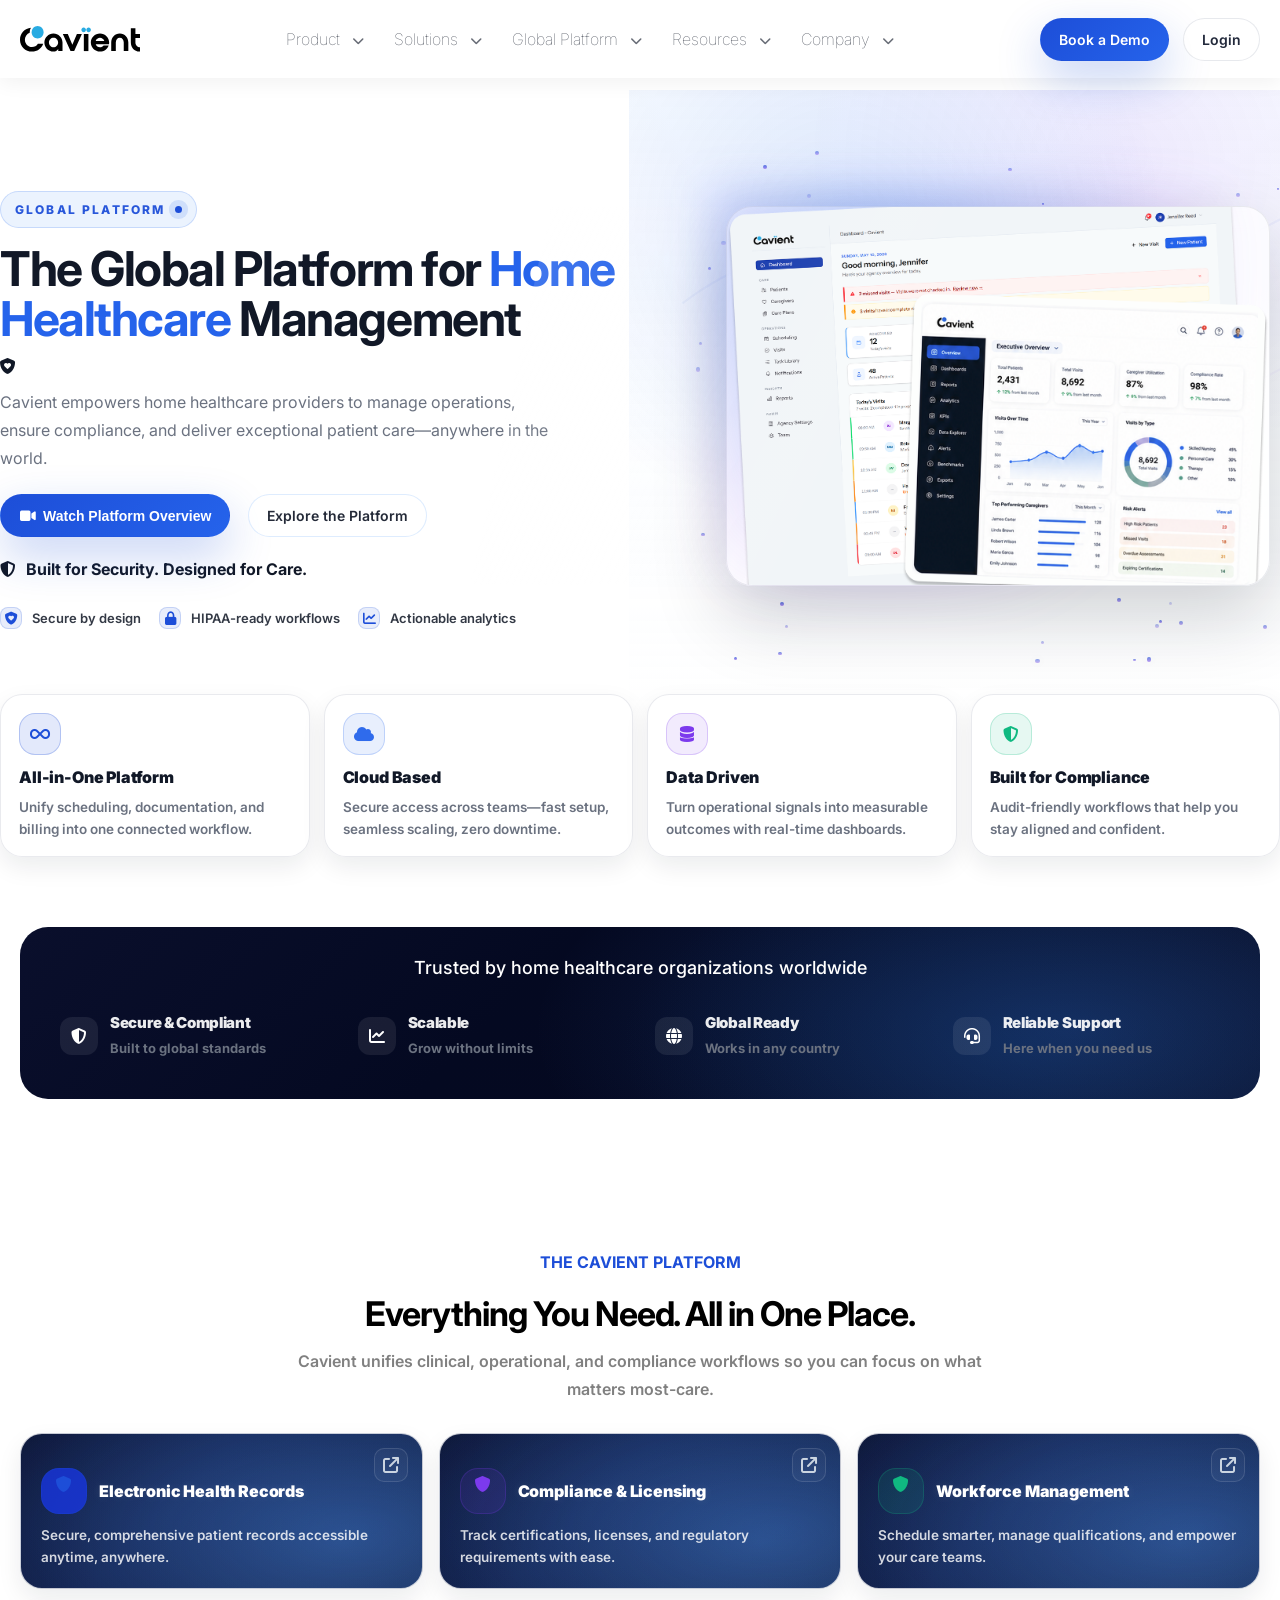
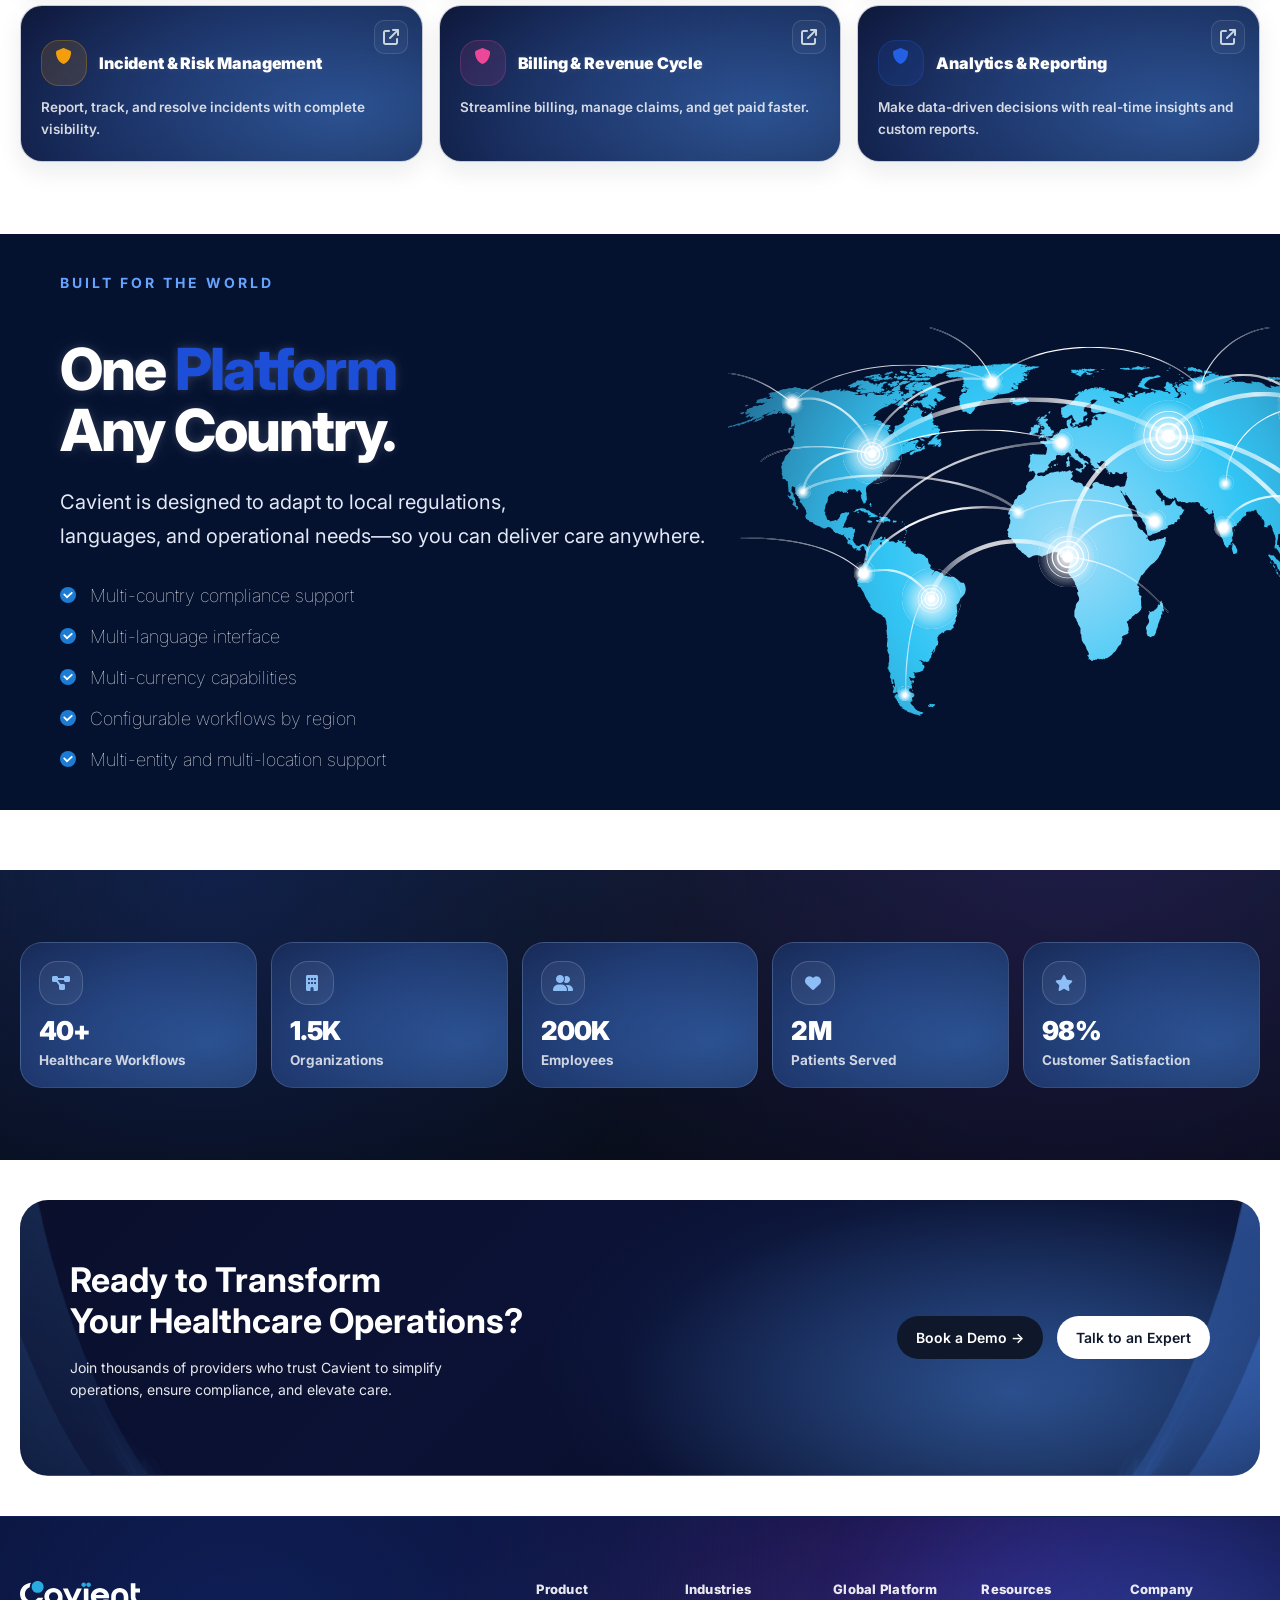
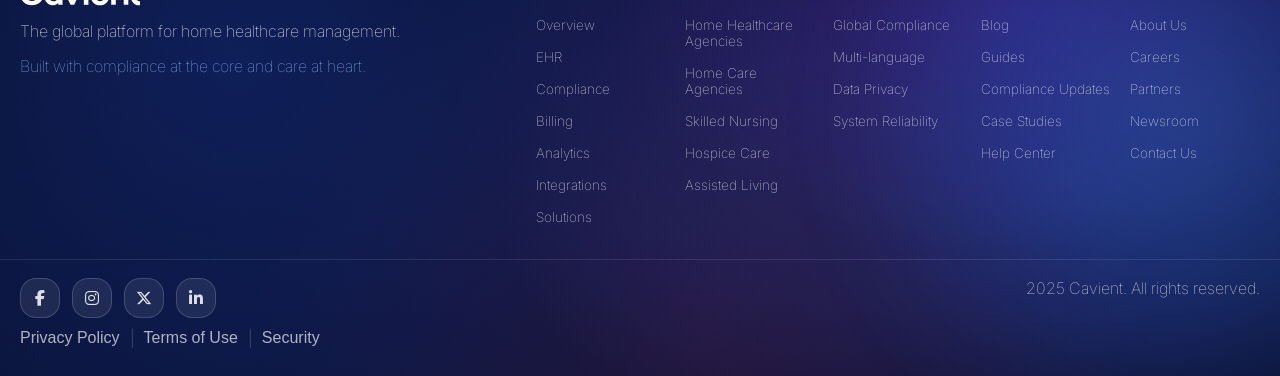
==== index.html @ 050265bb "added svg assets" ====
<!doctype html>
<html lang="en">
<head>
  <meta charset="utf-8" />
  <meta name="viewport" content="width=device-width, initial-scale=1" />
  <meta name="description" content="Cavient is a connected home healthcare platform that helps organizations coordinate care, keep HIPAA-aligned documentation, and deliver analytics—securely." />
  <meta name="keywords" content="home healthcare, care coordination, HIPAA, analytics, scheduling, documentation, compliance" />
  <meta name="author" content="Caviient" />
  <meta name="theme-color" content="#1D4ED8" />

  <title>Cavient — Connected Care Platform</title>

  <!-- Fonts -->
  <link rel="preconnect" href="https://fonts.googleapis.com" />
  <link rel="preconnect" href="https://fonts.gstatic.com" crossorigin />
  <link href="https://fonts.googleapis.com/css2?family=Inter:wght@400;500;600;700;800&display=swap" rel="stylesheet" />

  <!-- Font Awesome -->
 
  <link rel="stylesheet" href="https://cdnjs.cloudflare.com/ajax/libs/font-awesome/6.5.1/css/all.min.css">

  <link rel="stylesheet" href="css/style.css" />
  <link rel="stylesheet" href="css/video-modal.css" />
  <link rel="stylesheet" href="css/responsive-overrides.css" />


  <!-- Hero image preload -->

  <link rel="preload" as="image" href="laptop.png" />
</head>
<body>
  <!-- Loading overlay -->
  <div class="preloader" aria-hidden="true">
    <div class="preloader__spinner"></div>
    <div class="preloader__text">Loading Secure Platform…</div>
  </div>

  <!-- Background decorative layers -->
  

  <!-- Header / Navbar -->
  <header class="site-header" data-scroll-header>
    <div class="container header__inner">
      <a class="brand" href="#home" aria-label="Caviient home">
        <span class="brand__icon" aria-hidden="true">
          <img class="brand__logo" src="logo.svg" alt="" />
        </span>
        
      </a>


      <nav class="nav" aria-label="Primary navigation">
        <div class="nav-dd" data-dd="product">
          <button class="nav__link nav-dd__trigger" type="button" data-dd-trigger="product" aria-haspopup="menu" aria-expanded="false">
            Product <i class="fa-solid fa-chevron-down" aria-hidden="true" style="margin-left:8px; font-size:12px; opacity:.75;"></i>
          </button>
          <div class="nav-dd__menu" role="menu" aria-label="Product menu">
            <div class="nav-dd__grid">
              <a role="menuitem" class="nav-dd__item" href="#platform"><i class="fa-solid fa-diagram-project" aria-hidden="true"></i>Platform</a>
              <a role="menuitem" class="nav-dd__item" href="#platform"><i class="fa-solid fa-heart-pulse" aria-hidden="true"></i>Care Coordination</a>
              <a role="menuitem" class="nav-dd__item" href="#platform"><i class="fa-solid fa-chart-line" aria-hidden="true"></i>Analytics Dashboard</a>
              <a role="menuitem" class="nav-dd__item" href="#platform"><i class="fa-solid fa-shield-halved" aria-hidden="true"></i>Compliance & Security</a>
              <a role="menuitem" class="nav-dd__item" href="#platform"><i class="fa-solid fa-toolbox" aria-hidden="true"></i>Tools</a>
              <a role="menuitem" class="nav-dd__item" href="#platform"><i class="fa-solid fa-mobile-screen-button" aria-hidden="true"></i>Mobile App</a>
              <a role="menuitem" class="nav-dd__item" href="#platform"><i class="fa-solid fa-plug" aria-hidden="true"></i>Integrations</a>
              <a role="menuitem" class="nav-dd__item" href="#platform"><i class="fa-solid fa-code" aria-hidden="true"></i>API Access</a>
            </div>
          </div>
        </div>

        <div class="nav-dd" data-dd="solutions">
          <button class="nav__link nav-dd__trigger" type="button" data-dd-trigger="solutions" aria-haspopup="menu" aria-expanded="false">
            Solutions <i class="fa-solid fa-chevron-down" aria-hidden="true" style="margin-left:8px; font-size:12px; opacity:.75;"></i>
          </button>
          <div class="nav-dd__menu" role="menu" aria-label="Solutions menu">
            <div class="nav-dd__grid">
              <a role="menuitem" class="nav-dd__item" href="#solutions"><i class="fa-solid fa-user-nurse" aria-hidden="true"></i>Home Nurses</a>
              <a role="menuitem" class="nav-dd__item" href="#solutions"><i class="fa-solid fa-people-carry-box" aria-hidden="true"></i>Care Agencies</a>
              <a role="menuitem" class="nav-dd__item" href="#solutions"><i class="fa-solid fa-user-doctor" aria-hidden="true"></i>Physicians</a>
              <div style="grid-column:1 / -1; height:1px; background:rgba(229,231,235,.9); margin:6px 0;"></div>
              <a role="menuitem" class="nav-dd__item" href="#solutions"><i class="fa-solid fa-calendar-check" aria-hidden="true"></i>Scheduling</a>
              <a role="menuitem" class="nav-dd__item" href="#solutions"><i class="fa-solid fa-file-medical" aria-hidden="true"></i>Documentation</a>
              <a role="menuitem" class="nav-dd__item" href="#solutions"><i class="fa-solid fa-comments" aria-hidden="true"></i>Communication</a>
              <a role="menuitem" class="nav-dd__item" href="#solutions"><i class="fa-solid fa-toolbox" aria-hidden="true"></i>Tools</a>
            </div>
          </div>
        </div>

        <div class="nav-dd" data-dd="platform">
          <button class="nav__link nav-dd__trigger" type="button" data-dd-trigger="global-platform" aria-haspopup="menu" aria-expanded="false">
            Global Platform <i class="fa-solid fa-chevron-down" aria-hidden="true" style="margin-left:8px; font-size:12px; opacity:.75;"></i>
          </button>
          <div class="nav-dd__menu" role="menu" aria-label="Global Platform menu">
            <div class="nav-dd__grid">
              <a role="menuitem" class="nav-dd__item" href="#platform"><i class="fa-solid fa-network-wired" aria-hidden="true"></i>Platform</a>
              <a role="menuitem" class="nav-dd__item" href="#platform"><i class="fa-solid fa-compass-drafting" aria-hidden="true"></i>See all features →</a>
            </div>
          </div>
        </div>

        <div class="nav-dd" data-dd="resources">
          <button class="nav__link nav-dd__trigger" type="button" data-dd-trigger="resources" aria-haspopup="menu" aria-expanded="false">
            Resources <i class="fa-solid fa-chevron-down" aria-hidden="true" style="margin-left:8px; font-size:12px; opacity:.75;"></i>
          </button>
          <div class="nav-dd__menu" role="menu" aria-label="Resources menu">
            <div class="nav-dd__grid">
              <a role="menuitem" class="nav-dd__item" href="#resources"><i class="fa-solid fa-book-open" aria-hidden="true"></i>Documentation</a>
              <a role="menuitem" class="nav-dd__item" href="#resources"><i class="fa-solid fa-graduation-cap" aria-hidden="true"></i>Learning Center</a>
              <a role="menuitem" class="nav-dd__item" href="#resources"><i class="fa-solid fa-pen-nib" aria-hidden="true"></i>Blog</a>
              <a role="menuitem" class="nav-dd__item" href="#resources"><i class="fa-solid fa-headset" aria-hidden="true"></i>Help Center</a>
            </div>
          </div>
        </div>

        <div class="nav-dd" data-dd="company">
          <button class="nav__link nav-dd__trigger" type="button" data-dd-trigger="company" aria-haspopup="menu" aria-expanded="false">
            Company <i class="fa-solid fa-chevron-down" aria-hidden="true" style="margin-left:8px; font-size:12px; opacity:.75;"></i>
          </button>
          <div class="nav-dd__menu" role="menu" aria-label="Company menu">
            <div class="nav-dd__grid">
              <a role="menuitem" class="nav-dd__item" href="#company"><i class="fa-solid fa-building" aria-hidden="true"></i>About Us</a>
              <a role="menuitem" class="nav-dd__item" href="#company"><i class="fa-solid fa-briefcase" aria-hidden="true"></i>Careers</a>
              <a role="menuitem" class="nav-dd__item" href="#company"><i class="fa-solid fa-bullhorn" aria-hidden="true"></i>Press</a>
              <a role="menuitem" class="nav-dd__item" href="#contact"><i class="fa-solid fa-envelope" aria-hidden="true"></i>Contact</a>
            </div>
          </div>
        </div>

      </nav>


      <div class="header__actions">
          <a href="demo.html" class="btn btn--primary btn--animated" data-ripple>
          <span class="btn__text">Book a Demo</span>
        </a>
        <a href="login.html" class="btn btn--outline" data-underline>
          <span class="btn__text">Login</span>
        </a>

        <button class="hamburger" type="button" aria-label="Open menu" data-hamburger>
          <span class="hamburger__bar"></span>
          <span class="hamburger__bar"></span>
          <span class="hamburger__bar"></span>
        </button>
      </div>
    </div>

    <!-- Mobile menu -->
        <div class="mobile-menu" data-mobile-menu>
      <div class="container mobile-menu__panel">
        <div class="mobile-menu__links" role="navigation" aria-label="Mobile navigation">
          <div class="mobile-dd" data-mobile-dd-group="product">
            <button type="button" class="mobile-dd__trigger" data-mobile-dd-trigger="product" aria-expanded="false">Product</button>
            <div class="mobile-dd__menu" data-mobile-dd-menu="product" hidden>
              <a class="mobile-dd__item" href="#platform"><i class="fa-solid fa-diagram-project" aria-hidden="true"></i><span style="margin-left:10px;">Platform</span></a>
              <a class="mobile-dd__item" href="#platform"><i class="fa-solid fa-heart-pulse" aria-hidden="true"></i><span style="margin-left:10px;">Care Coordination</span></a>
              <a class="mobile-dd__item" href="#platform"><i class="fa-solid fa-chart-line" aria-hidden="true"></i><span style="margin-left:10px;">Analytics Dashboard</span></a>
              <a class="mobile-dd__item" href="#platform"><i class="fa-solid fa-shield-halved" aria-hidden="true"></i><span style="margin-left:10px;">Compliance & Security</span></a>
              <a class="mobile-dd__item" href="#platform"><i class="fa-solid fa-toolbox" aria-hidden="true"></i><span style="margin-left:10px;">Tools</span></a>
              <a class="mobile-dd__item" href="#platform"><i class="fa-solid fa-mobile-screen-button" aria-hidden="true"></i><span style="margin-left:10px;">Mobile App</span></a>
              <a class="mobile-dd__item" href="#platform"><i class="fa-solid fa-plug" aria-hidden="true"></i><span style="margin-left:10px;">Integrations</span></a>
              <a class="mobile-dd__item" href="#platform"><i class="fa-solid fa-code" aria-hidden="true"></i><span style="margin-left:10px;">API Access</span></a>
            </div>
          </div>

          <div class="mobile-dd" data-mobile-dd-group="solutions">
            <button type="button" class="mobile-dd__trigger" data-mobile-dd-trigger="solutions" aria-expanded="false">Solutions</button>
            <div class="mobile-dd__menu" data-mobile-dd-menu="solutions" hidden>
              <a class="mobile-dd__item" href="#solutions"><i class="fa-solid fa-user-nurse" aria-hidden="true"></i><span style="margin-left:10px;">Home Nurses</span></a>
              <a class="mobile-dd__item" href="#solutions"><i class="fa-solid fa-people-carry-box" aria-hidden="true"></i><span style="margin-left:10px;">Care Agencies</span></a>
              <a class="mobile-dd__item" href="#solutions"><i class="fa-solid fa-user-doctor" aria-hidden="true"></i><span style="margin-left:10px;">Physicians</span></a>
              <div style="height:1px; background:rgba(229,231,235,.9); margin:8px 10px;"></div>
              <a class="mobile-dd__item" href="#solutions"><i class="fa-solid fa-calendar-check" aria-hidden="true"></i><span style="margin-left:10px;">Scheduling</span></a>
              <a class="mobile-dd__item" href="#solutions"><i class="fa-solid fa-file-medical" aria-hidden="true"></i><span style="margin-left:10px;">Documentation</span></a>
              <a class="mobile-dd__item" href="#solutions"><i class="fa-solid fa-comments" aria-hidden="true"></i><span style="margin-left:10px;">Communication</span></a>
              <a class="mobile-dd__item" href="#solutions"><i class="fa-solid fa-toolbox" aria-hidden="true"></i><span style="margin-left:10px;">Tools</span></a>
            </div>
          </div>

          <div class="mobile-dd" data-mobile-dd-group="platform">
            <button type="button" class="mobile-dd__trigger" data-mobile-dd-trigger="global-platform" aria-expanded="false">Global Platform</button>
            <div class="mobile-dd__menu" data-mobile-dd-menu="global-platform" hidden>
              <a class="mobile-dd__item" href="#platform"><i class="fa-solid fa-network-wired" aria-hidden="true"></i><span style="margin-left:10px;">Platform</span></a>
              <a class="mobile-dd__item" href="#platform"><i class="fa-solid fa-compass-drafting" aria-hidden="true"></i><span style="margin-left:10px;">See all features →</span></a>
            </div>
          </div>

          <div class="mobile-dd" data-mobile-dd-group="resources">
            <button type="button" class="mobile-dd__trigger" data-mobile-dd-trigger="resources" aria-expanded="false">Resources</button>
            <div class="mobile-dd__menu" data-mobile-dd-menu="resources" hidden>
              <a class="mobile-dd__item" href="#resources"><i class="fa-solid fa-book-open" aria-hidden="true"></i><span style="margin-left:10px;">Documentation</span></a>
              <a class="mobile-dd__item" href="#resources"><i class="fa-solid fa-graduation-cap" aria-hidden="true"></i><span style="margin-left:10px;">Learning Center</span></a>
              <a class="mobile-dd__item" href="#resources"><i class="fa-solid fa-pen-nib" aria-hidden="true"></i><span style="margin-left:10px;">Blog</span></a>
              <a class="mobile-dd__item" href="#resources"><i class="fa-solid fa-headset" aria-hidden="true"></i><span style="margin-left:10px;">Help Center</span></a>
            </div>
          </div>

          <div class="mobile-dd" data-mobile-dd-group="company">
            <button type="button" class="mobile-dd__trigger" data-mobile-dd-trigger="company" aria-expanded="false">Company</button>
            <div class="mobile-dd__menu" data-mobile-dd-menu="company" hidden>
              <a class="mobile-dd__item" href="#company"><i class="fa-solid fa-building" aria-hidden="true"></i><span style="margin-left:10px;">About Us</span></a>
              <a class="mobile-dd__item" href="#company"><i class="fa-solid fa-briefcase" aria-hidden="true"></i><span style="margin-left:10px;">Careers</span></a>
              <a class="mobile-dd__item" href="#company"><i class="fa-solid fa-bullhorn" aria-hidden="true"></i><span style="margin-left:10px;">Press</span></a>
              <a class="mobile-dd__item" href="#contact"><i class="fa-solid fa-envelope" aria-hidden="true"></i><span style="margin-left:10px;">Contact</span></a>
            </div>
          </div>
        </div>


        <div class="mobile-menu__actions">
          <a href="demo.html" class="btn btn--primary btn--animated" data-ripple>Book a Demo</a>
          <a href="login.html" class="btn btn--outline">Login</a>
        </div>
      </div>
    </div>
  </header>

  <main id="home">
    <!-- HERO -->
<section class="hero" aria-labelledby="hero-title" id="hero">
      <div class="container hero__grid">
        <div class="hero__content">
          <div class="hero__label">
            GLOBAL PLATFORM
            <span class="hero__labelDot" aria-hidden="true"></span>
          </div>

          <h2 class="hero__title hero__title--alt" data-aos="fade-up" data-aos-duration="900" data-aos-delay="80">
            The Global Platform for <span style="color:#2563eb;">Home Healthcare</span> Management
          </h2>

          <div class="hero__global" data-aos="fade-up" data-aos-duration="900" data-aos-delay="160">
            <div class="hero__globalIcon" aria-hidden="true">
              <i class="fa-solid fa-shield-heart"></i>
            </div>
            <p class="hero__globalText">
              Cavient empowers home healthcare providers to manage operations, ensure compliance, and deliver exceptional patient care—anywhere in the world.
            </p>
          </div>

          <div class="hero__cta" data-aos="fade-up" data-aos-duration="900" data-aos-delay="220">
            <button type="button" class="btn btn--primary btn--animated" data-ripple data-video-trigger aria-controls="platform-video">
              <span class="btn__icon" aria-hidden="true"><i class="fa-solid fa-video"></i></span>
              <span class="btn__text">Watch Platform Overview</span>
            </button>

            <a href="#platform" class="btn btn--secondary" data-ripple>
              <span class="btn__text">Explore the Platform</span>
            </a>
          </div>

          <div class="hero__securityLine" data-aos="fade-up" data-aos-duration="900" data-aos-delay="260">
            <i class="fa-solid fa-shield-halved" aria-hidden="true"></i>
            <span>Built for Security. Designed for Care.</span>
          </div>

          <div class="hero__trust" data-aos="fade-up" data-aos-duration="900" data-aos-delay="280">
            <div class="trust-item">
              <i class="fa-solid fa-shield-heart" aria-hidden="true"></i>
              <span>Secure by design</span>
            </div>
            <div class="trust-item">
              <i class="fa-solid fa-lock" aria-hidden="true"></i>
              <span>HIPAA-ready workflows</span>
            </div>
            <div class="trust-item">
              <i class="fa-solid fa-chart-line" aria-hidden="true"></i>
              <span>Actionable analytics</span>
            </div>
          </div>
        </div>

        <div class="hero__visual" data-tilt-parallax>
          <div class="hero__particles" aria-hidden="true"></div>

          <div class="device-stack">
            <div class="device device--laptop" data-aos="zoom-in" data-aos-duration="900" data-aos-delay="100">
              <div class="device__glow" aria-hidden="true"></div>
              <img class="device__photo device__photo--laptop" src="setup.png" alt="Healthcare analytics dashboard" loading="eager" />
              <div class="device__reflection" aria-hidden="true"></div>
            </div>



            <!-- Floating mini cards around hero -->
            <div class="mini-float mini-float--1" aria-hidden="true" data-aos="fade-up" data-aos-duration="700">
              <div class="mini-float__card">
                <i class="fa-solid fa-user-check"></i>
                <div>
                  <div class="mini-float__k">+18%</div>
                  <div class="mini-float__t">Faster check-ins</div>
                </div>
              </div>
            </div>
            <div class="mini-float mini-float--2" aria-hidden="true" data-aos="fade-up" data-aos-duration="700" data-aos-delay="60">
              <div class="mini-float__card mini-float__card--alt">
                <i class="fa-solid fa-syringe"></i>
                <div>
                  <div class="mini-float__k">98%</div>
                  <div class="mini-float__t">Compliance rate</div>
                </div>
              </div>
            </div>

          </div>

          <div class="hero__map" aria-hidden="true"></div>
        </div>
      </div>

      <!-- Dropdown anchor placeholders (for demo) -->
      <div id="home-1" class="sr-only" aria-hidden="true"></div>
      <div id="home-2" class="sr-only" aria-hidden="true"></div>
      <div id="platform-2" class="sr-only" aria-hidden="true"></div>
      <div id="solutions-2" class="sr-only" aria-hidden="true"></div>
      <div id="ai-2" class="sr-only" aria-hidden="true"></div>
      <div id="industries-2" class="sr-only" aria-hidden="true"></div>
      <div id="resources-2" class="sr-only" aria-hidden="true"></div>
      <div id="company-2" class="sr-only" aria-hidden="true"></div>

      <div class="container hero__bottom">

        <div class="video-modal" id="platform-video" aria-hidden="true">
          <div class="video-modal__backdrop" data-video-close></div>
          <div class="video-modal__panel" role="dialog" aria-modal="true" aria-label="Platform overview video">
            <button type="button" class="video-modal__close" aria-label="Close video" data-video-close>
              <i class="fa-solid fa-xmark" aria-hidden="true"></i>
            </button>
            <div class="video-modal__media">
              <video class="video-modal__video" controls playsinline preload="metadata">
                <source src="platform-overview.mp4" type="video/mp4" />
              </video>
            </div>
          </div>
        </div>

        <div class="highlight-strip" id="platform">

          <div class="feature-card" data-aos="zoom-in" data-aos-duration="700">
            <div class="feature-card__icon feature-card__icon--blue"><i class="fa-solid fa-infinity"></i></div>
            <h3 class="feature-card__title">All-in-One Platform</h3>
            <p class="feature-card__desc">Unify scheduling, documentation, and billing into one connected workflow.</p>
          </div>
          <div class="feature-card" data-aos="zoom-in" data-aos-duration="700" data-aos-delay="80">
            <div class="feature-card__icon feature-card__icon--cyan"><i class="fa-solid fa-cloud"></i></div>
            <h3 class="feature-card__title">Cloud Based</h3>
            <p class="feature-card__desc">Secure access across teams—fast setup, seamless scaling, zero downtime.</p>
          </div>
          <div class="feature-card" data-aos="zoom-in" data-aos-duration="700" data-aos-delay="160">
            <div class="feature-card__icon feature-card__icon--purple"><i class="fa-solid fa-database"></i></div>
            <h3 class="feature-card__title">Data Driven</h3>
            <p class="feature-card__desc">Turn operational signals into measurable outcomes with real-time dashboards.</p>
          </div>
          <div class="feature-card" data-aos="zoom-in" data-aos-duration="700" data-aos-delay="240">
            <div class="feature-card__icon feature-card__icon--green"><i class="fa-solid fa-shield-halved"></i></div>
            <h3 class="feature-card__title">Built for Compliance</h3>
            <p class="feature-card__desc">Audit-friendly workflows that help you stay aligned and confident.</p>
          </div>
        </div>
      </div>
    </section>

    <!-- Premium trusted features (single horizontal card) -->
    <section class="section section--premiumTrust">
  <div class="precontainer">

    <h2 class="premiumTrust__heading">
      Trusted by home healthcare organizations worldwide
    </h2>

    <div class="premiumTrust__grid">

      <div class="premiumTrust__item">
        <div class="premiumTrust__icon"><i class="fa-solid fa-shield-halved"></i></div>
        <div>
          <div class="premiumTrust__title">Secure & Compliant</div>
          <div class="premiumTrust__sub">Built to global standards</div>
        </div>
      </div>

      <div class="premiumTrust__item">
        <div class="premiumTrust__icon"><i class="fa-solid fa-chart-line"></i></div>
        <div>
          <div class="premiumTrust__title">Scalable</div>
          <div class="premiumTrust__sub">Grow without limits</div>
        </div>
      </div>

      <div class="premiumTrust__item">
        <div class="premiumTrust__icon"><i class="fa-solid fa-globe"></i></div>
        <div>
          <div class="premiumTrust__title">Global Ready</div>
          <div class="premiumTrust__sub">Works in any country</div>
        </div>
      </div>

      <div class="premiumTrust__item">
        <div class="premiumTrust__icon"><i class="fa-solid fa-headset"></i></div>
        <div>
          <div class="premiumTrust__title">Reliable Support</div>
          <div class="premiumTrust__sub">Here when you need us</div>
        </div>
      </div>

    </div>
  </div>
</section>

    <!-- SERVICES -->


    <section class="section section--light" id="solutions" aria-labelledby="services-title">
      <div class="container">
        <div class="section-head" data-aos="fade-up">
          <h4 style="color:#1D4ED8;">THE CAVIENT PLATFORM</h4>
          <h2 class="section-head__title" style="color:black;">Everything You Need. All in One Place.</h2>
          <p class="section-head__sub" style="color:grey;">Cavient unifies clinical, operational, and compliance workflows so you can focus on what matters most-care.</p>
        </div>

        <div class="services-grid">
          <article class="service-card" data-aos="fade-up" data-aos-duration="700">

  <!-- top right icon -->
  <div class="service-card__action">
    <i class="fa-solid fa-arrow-up-right-from-square"></i>
  </div>

  <!-- icon + title row -->
  <div class="service-card__header">

    <div class="service-card__icon service-card__icon--blue">
      <i class="fa-solid fa-shield"></i>
      <i class="fa-solid " aria-hidden="true"></i>
    </div>

    <h3 class="service-card__title">Electronic Health Records</h3>

  </div>

  <p class="service-card__desc">
    Secure, comprehensive patient records accessible anytime, anywhere.
  </p>

</article>

          <article class="service-card" data-aos="fade-up" data-aos-duration="700" data-aos-delay="60">

  <!-- top right icon -->
  <div class="service-card__action">
    <i class="fa-solid fa-arrow-up-right-from-square"></i>
  </div>

  <!-- icon + title row -->
  <div class="service-card__header">
    <div class="service-card__icon service-card__icon--purple">
      <i class="fa-solid fa-shield"></i>
      <i class="fa-solid " aria-hidden="true"></i>
    </div>

    <h3 class="service-card__title">Compliance & Licensing</h3>
  </div>

  <p class="service-card__desc">
    Track certifications, licenses, and regulatory requirements with ease.
  </p>

</article>

          <article class="service-card" data-aos="fade-up" data-aos-duration="700" data-aos-delay="120">

  <!-- top right icon -->
  <div class="service-card__action">
    <i class="fa-solid fa-arrow-up-right-from-square"></i>
  </div>

  <!-- icon + title row -->
  <div class="service-card__header">

    <div class="service-card__icon service-card__icon--green">
      <i class="fa-solid fa-shield"></i>
      <i class="fa-solid " aria-hidden="true"></i>
    </div>

    <h3 class="service-card__title">Workforce Management</h3>

  </div>

  <p class="service-card__desc">
    Schedule smarter, manage qualifications, and empower your care teams.
  </p>

</article>

          <article class="service-card" data-aos="fade-up" data-aos-duration="700">

  <!-- top right icon -->
  <div class="service-card__action">
    <i class="fa-solid fa-arrow-up-right-from-square"></i>
  </div>

  <!-- icon + title row -->
  <div class="service-card__header">

    <div class="service-card__icon service-card__icon--orange">
      <i class="fa-solid fa-shield"></i>
      <i class="fa-solid " aria-hidden="true"></i>
    </div>

    <h3 class="service-card__title">Incident & Risk Management</h3>

  </div>

  <p class="service-card__desc">
    Report, track, and resolve incidents with complete visibility.
  </p>

</article>

          <article class="service-card" data-aos="fade-up" data-aos-duration="700" data-aos-delay="60">

  <!-- top right icon -->
  <div class="service-card__action">
    <i class="fa-solid fa-arrow-up-right-from-square"></i>
  </div>

  <!-- icon + title row -->
  <div class="service-card__header">

    <div class="service-card__icon service-card__icon--pink">
      <i class="fa-solid fa-shield"></i>
      <i class="fa-solid " aria-hidden="true"></i>
    </div>

    <h3 class="service-card__title">Billing & Revenue Cycle</h3>

  </div>

  <p class="service-card__desc">
    Streamline billing, manage claims, and get paid faster.
  </p>

</article>

          <article class="service-card" data-aos="fade-up" data-aos-duration="700" data-aos-delay="120">

  <!-- top right icon -->
  <div class="service-card__action">
    <i class="fa-solid fa-arrow-up-right-from-square"></i>
  </div>

  <!-- icon + title row -->
  <div class="service-card__header">

    <div class="service-card__icon service-card__icon--cyan">
      <i class="fa-solid fa-shield"></i>
      <i class="fa-solid " aria-hidden="true"></i>
    </div>

    <h3 class="service-card__title">Analytics & Reporting</h3>

  </div>

  <p class="service-card__desc">
    Make data-driven decisions with real-time insights and custom reports.
  </p>

</article>
        </div>
      </div>
    </section>

  <!-- WORLD PIC -->
<section class="global-section">

    <div class="left-content">

        <span class="small-title">
            BUILT FOR THE WORLD
        </span>

        <h2 class="main-heading">
            One <span style="color:#1D4ED8;">Platform</span><br>
            Any Country.
        </h2>

        <p class="description">
            Cavient is designed to adapt to local regulations,<br>
            languages, and operational needs—so you can deliver
            care anywhere.
        </p>

        <div class="features">

            <div class="feature-item">
                <div class="check-icon"><img src="tick.svg" alt="tick"></div>
                <span style="font-size:18px; font-weight:70;">Multi-country compliance support</span>
            </div>
<br>
            <div class="feature-item">
                <div class="check-icon"><img src="tick.svg" alt="tick"></div>
                <span style="font-size:18px; font-weight:70;">Multi-language interface</span>
            </div>
<br>
            <div class="feature-item">
                <div class="check-icon"><img src="tick.svg" alt="tick"></div>
                <span style="font-size:18px; font-weight:70;">Multi-currency capabilities</span>
            </div>
<br>
            <div class="feature-item">
                <div class="check-icon"><img src="tick.svg" alt="tick"></div>
                <span style="font-size:18px; font-weight:70;">Configurable workflows by region</span>
            </div>
<br>
            <div class="feature-item">
                <div class="check-icon"><img src="tick.svg" alt="tick"></div>
                <span style="font-size:18px; font-weight:70;">Multi-entity and multi-location support</span>
            </div>

        </div>

    </div>

</section>

    <!-- STATS (Dark blue) -->
    <section class="section section--dark" aria-label="Key platform metrics">
      <div class="container">
        <div class="stats-grid" id="ai">

          <div class="stat-card" data-aos="zoom-in" data-aos-duration="700">
            <div class="stat-card__icon"><i class="fa-solid fa-diagram-project"></i></div>
            <div class="stat-card__num" data-counter="workflows">0</div>
            <div class="stat-card__label">Healthcare Workflows</div>
          </div>
          <div class="stat-card" data-aos="zoom-in" data-aos-duration="700" data-aos-delay="60">
            <div class="stat-card__icon"><i class="fa-solid fa-building"></i></div>
            <div class="stat-card__num" data-counter="orgs">0</div>
            <div class="stat-card__label">Organizations</div>
          </div>
          <div class="stat-card" data-aos="zoom-in" data-aos-duration="700" data-aos-delay="120">
            <div class="stat-card__icon"><i class="fa-solid fa-user-group"></i></div>
            <div class="stat-card__num" data-counter="employees">0</div>
            <div class="stat-card__label">Employees</div>
          </div>
          <div class="stat-card" data-aos="zoom-in" data-aos-duration="700" data-aos-delay="180">
            <div class="stat-card__icon"><i class="fa-solid fa-heart"></i></div>
            <div class="stat-card__num" data-counter="patients">0</div>
            <div class="stat-card__label">Patients Served</div>
          </div>
          <div class="stat-card" data-aos="zoom-in" data-aos-duration="700" data-aos-delay="240">
            <div class="stat-card__icon"><i class="fa-solid fa-star"></i></div>
            <div class="stat-card__num" data-counter="satisfaction">0</div>
            <div class="stat-card__label">Customer Satisfaction</div>
          </div>
        </div>
      </div>
    </section>

    <!-- TESTIMONIALS -->
    
    <!-- CTA -->
    <section class="cta-section">
  <div class="cta-container">

    <div class="cta-left">
      <h2>Ready to Transform<br> Your Healthcare Operations?</h2>
      <p>
        Join thousands of providers who trust Cavient to simplify operations,
        ensure compliance, and elevate care.
      </p>
    </div>

    <div class="cta-right">
      <a href="#" class="btn btn-dark">Book a Demo →</a>
      <a href="#" class="btn btn-light">Talk to an Expert</a>
    </div>

  </div>
</section>
    
    <!-- CONTACT -->
    
    <!-- Beautiful footer -->
    <footer class="footer footer--pro" id="company" aria-label="Footer">
      <div class="bg-blobs footer__blobs" aria-hidden="true">
        <span class="blob blob--1"></span>
        <span class="blob blob--2"></span>
        <span class="blob blob--3"></span>
      </div>

      <div class="container footer__inner">
        <div class="footer__brand">
          <div class="brand brand--footer">
            
              <img class="brand__logo" src="whitelogo.svg" alt="" />
            
           
          </div>
          <div class="footer__tagline">The global platform for home healthcare management.</div>
          <div class="footer__tagline footer__tagline--sub">Built with compliance at the core and care at heart.</div>
        </div>


        <div class="footer__columns" role="navigation" aria-label="Footer links">
          <div class="footer__col">
            <div class="footer__title">Product</div>
            <a class="footer__link" href="#">Overview</a>
            <a class="footer__link" href="#">EHR</a>
            <a class="footer__link" href="#">Compliance</a>
            <a class="footer__link" href="#">Billing</a>
            <a class="footer__link" href="#">Analytics</a>
            <a class="footer__link" href="#">Integrations</a>
            <a class="footer__link" href="#">Solutions</a>
          </div>

          <div class="footer__col">
            <div class="footer__title">Industries</div>
            <a class="footer__link" href="#">Home Healthcare Agencies</a>
            <a class="footer__link" href="#">Home Care Agencies</a>
            <a class="footer__link" href="#">Skilled Nursing</a>
            <a class="footer__link" href="#">Hospice Care</a>
            <a class="footer__link" href="#">Assisted Living</a>
          </div>

          <div class="footer__col">
            <div class="footer__title">Global Platform</div>
            <a class="footer__link" href="#">Global Compliance</a>
            <a class="footer__link" href="#">Multi-language</a>
            <a class="footer__link" href="#">Data Privacy</a>
            <a class="footer__link" href="#">System Reliability</a>
          </div>

          <div class="footer__col">
            <div class="footer__title">Resources</div>
            <a class="footer__link" href="#">Blog</a>
            <a class="footer__link" href="#">Guides</a>
            <a class="footer__link" href="#">Compliance Updates</a>
            <a class="footer__link" href="#">Case Studies</a>
            <a class="footer__link" href="#">Help Center</a>
          </div>

          <div class="footer__col">
            <div class="footer__title">Company</div>
            <a class="footer__link" href="#">About Us</a>
            <a class="footer__link" href="#">Careers</a>
            <a class="footer__link" href="#">Partners</a>
            <a class="footer__link" href="#">Newsroom</a>
            <a class="footer__link" href="#">Contact Us</a>
          </div>
        </div>
      </div>

      <div class="container footer__bottom">
        <div class="footer__bottomLine">
          <div class="footer__bottomLeft">
            <div class="footer__social" aria-label="Social links">
              <a class="footer__socialLink" href="#" aria-label="Facebook"><i class="fa-brands fa-facebook-f" aria-hidden="true"></i></a>
              <a class="footer__socialLink" href="#" aria-label="Instagram"><i class="fa-brands fa-instagram" aria-hidden="true"></i></a>
              <a class="footer__socialLink" href="#" aria-label="X"><i class="fa-brands fa-x-twitter" aria-hidden="true"></i></a>
              <a class="footer__socialLink" href="#" aria-label="LinkedIn"><i class="fa-brands fa-linkedin-in" aria-hidden="true"></i></a>
            </div>

            <div class="footer__legal">
              <a class="footer__legalLink" href="#">Privacy Policy</a>
              <span class="footer__sep">|</span>
              <a class="footer__legalLink" href="#">Terms of Use</a>
              <span class="footer__sep">|</span>
              <a class="footer__legalLink" href="#">Security</a>
            </div>
          </div>

          <div class="footer__bottomLeft">
            2025 Cavient. All rights reserved.
          </div>
        </div>
      </div>
    </footer>
  </main>

  <!-- Vendor scripts (removed unused libraries for performance) -->


  <!-- App -->
  <script src="js/script.js"></script>
</body>
</html>
---- css/style.css ----
:root{
  --primary:#1D4ED8;
  --secondary:#2563EB;
  --light:#DBEAFE;
  --dark:#0F172A;
  --bg:#FFFFFF;
  --soft:#F8FAFC;
  --text:#111827;
  --muted:#6B7280;
  --border:#E5E7EB;
  --success:#10B981;
  --purple:#7C3AED;
  --orange:#F59E0B;
  --pink:#EC4899;

  --radius-xl:22px;
  --radius-lg:16px;
  --radius-md:12px;
  --radius-sm:10px;

  --shadow-sm:0 10px 25px rgba(15,23,42,.08);
  --shadow-md:0 18px 45px rgba(15,23,42,.14);
  --shadow-lg:0 30px 75px rgba(15,23,42,.20);

  --container:1400px;
}

*{box-sizing:border-box}
html,body{width:100%;}
html{scroll-behavior:smooth; overflow-x:hidden;}
body{
  margin:0;
  font-family:Inter,system-ui,-apple-system,Segoe UI,Roboto,sans-serif;
  color:var(--text);
  background: #fff !important;
  background:var(--bg);
  overflow-x:hidden;
}
img{max-width:100%;height:auto;display:block}
a{color:inherit;text-decoration:none}
*{min-width:0;}


.container{width:min(100%, var(--container)); margin:0 auto; padding:0 20px;}

/* Preloader */
.preloader{
  position:fixed; inset:0;
  display:flex; flex-direction:column; align-items:center; justify-content:center;
  background:linear-gradient(180deg, rgba(255,255,255,1) 0%, rgba(248,250,252,1) 100%);
  z-index:9999;
  transition:opacity .5s ease, transform .7s ease;
}
.preloader--hide{opacity:0; transform:translateY(-10px); pointer-events:none;}
.preloader__spinner{
  width:58px; height:58px; border-radius:50%;
  border:4px solid rgba(37,99,235,.18);
  border-top-color:var(--primary);
  animation:spin 1s linear infinite;
  box-shadow:0 12px 30px rgba(29,78,216,.18);
}
.preloader__text{margin-top:14px; color:var(--muted); font-weight:600; letter-spacing:.2px;}
@keyframes spin{to{transform:rotate(360deg)}}

/* Background blobs/glows */





/* Header */
.site-header{
  position:fixed;
  top:0;
  left:0;
  width:100%;
  z-index:999;
}
.site-header{
  position:fixed;
  top:0;
  left:0;
  width:100%;
  z-index:999;
  background:#fff;
  box-shadow:0 4px 20px rgba(0,0,0,0.06);
}
body{
  padding-top:78px;
}
@media (max-width: 1024px){

  .site-header .header__inner{
    display:flex;
    align-items:center;
    justify-content:space-between;
    height:70px;
  }

  .header__actions{
    display:flex;
    align-items:center;
    gap:8px;
    margin-left:auto;
  }

  .header__actions .btn{
    all:unset; /* 🔥 removes broken inherited styles */
    display:flex;
    align-items:center;
    justify-content:center;

    background:linear-gradient(135deg, var(--primary), var(--secondary));
    color:white;

    padding:6px 10px;
    font-size:11.5px;

    border-radius:25px;
    height:32px;
    white-space:nowrap;
  }

  .hamburger{
    width:40px;
    height:40px;
    display:flex;
    align-items:center;
    justify-content:center;
  }
}
.header__inner{
  height:78px; display:flex; align-items:center; justify-content:space-between; gap:16px;
}
.brand{display:flex; align-items:center; gap:12px; font-weight:200; letter-spacing:.2px;}


.brand__text{font-size:18px}

.nav{display:flex; align-items:center; gap:22px; justify-content:center; flex:1;}
.nav__link{position:relative; color:rgba(17,24,39,.85); font-weight:100; font-size:14px; padding:8px 4px;}
.nav__link::after{
  content:"";
  position:absolute; left:0; right:0; bottom:3px;
  height:2px; border-radius:999px;
  background:linear-gradient(90deg, var(--primary), var(--purple));
  transform:scaleX(0);
  
  transform-origin:left;
  transition:transform .25s ease;
}
.nav__link:hover::after{transform:scaleX(1)}

.header__actions{display:flex; align-items:center; gap:14px;}

.btn{
  display:inline-flex; align-items:center; justify-content:center; gap:10px;
  padding:12px 16px;
  border-radius:999px;
  font-weight:200;
  border:1px solid transparent;
  transition:transform .2s ease, box-shadow .2s ease, background .2s ease, border-color .2s ease;
  position:relative;
  user-select:none;
  overflow:hidden;
}
.btn__icon{width:18px; display:inline-flex; justify-content:center}
.btn__icon--play{
  width:34px; height:34px; border-radius:999px;
  background:rgba(37,99,235,.14);
  border:1px solid rgba(37,99,235,.35);
}

.btn--primary{
  background:linear-gradient(135deg, var(--primary), var(--secondary));
  color:white;
  box-shadow:0 18px 45px rgba(29,78,216,.25);
}
.btn--outline{
  background:rgba(255,255,255,.8);
  border-color:rgba(229,231,235,.9);
  color:rgba(15,23,42,.92);
}
.btn--secondary{
  background:rgba(255,255,255,.75);
  border-color:rgba(219,234,254,.9);
  color:rgba(17,24,39,.92);
}



/* Animated gradient layer */
.btn--animated::before{
  content:"";
  position:absolute; inset:-2px;
  background:linear-gradient(120deg, rgba(255,255,255,.0), rgba(255,255,255,.22), rgba(255,255,255,.0));
  transform:translateX(-130%);
  transition:transform .65s ease;
}
.btn--animated:hover::before{transform:translateX(130%)}

.btn:hover{transform:translateY(-2px)}
.btn--primary:hover{box-shadow:0 24px 70px rgba(29,78,216,.32)}
.btn--outline:hover{box-shadow:0 14px 40px rgba(15,23,42,.10); border-color:rgba(37,99,235,.35)}
.btn--secondary:hover{box-shadow:0 16px 45px rgba(29,78,216,.14); border-color:rgba(37,99,235,.35)}

/* Ripple */
.btn[data-ripple]::after{
  content:"";
  position:absolute;
  width:12px; height:12px;
  border-radius:50%;
  background:rgba(255,255,255,.65);
  transform:translate(-50%,-50%) scale(0);
  opacity:0;
  transition:transform .6s ease, opacity .6s ease;
  pointer-events:none;
}
.btn[data-ripple].ripple-animate::after{
  left:var(--rx); top:var(--ry);
  transform:translate(-50%,-50%) scale(22);
  opacity:1;
}

.hamburger{display:none; background:transparent; border:none; width:44px; height:44px; border-radius:14px; cursor:pointer; position:relative;}
.hamburger__bar{
  position:absolute; left:10px; right:10px;
  height:2px; border-radius:2px; background:rgba(15,23,42,.8);
  transition:transform .25s ease, top .25s ease, opacity .2s ease;
}
.hamburger__bar:nth-child(1){top:14px}
.hamburger__bar:nth-child(2){top:21px}
.hamburger__bar:nth-child(3){top:28px}
.hamburger[aria-expanded="true"] .hamburger__bar:nth-child(1){top:21px; transform:rotate(45deg)}
.hamburger[aria-expanded="true"] .hamburger__bar:nth-child(2){opacity:0}
.hamburger[aria-expanded="true"] .hamburger__bar:nth-child(3){top:21px; transform:rotate(-45deg)}

.mobile-menu{display:none;}


/* HERO */
.hero{padding:48px 0 0; position:relative;}
.hero__grid{display:grid; grid-template-columns:1.05fr .95fr; gap:36px; align-items:center; padding:24px 0 0;}

.hero__sub--left{max-width:560px}

.device__photo{position:absolute; inset:0; width:100%; height:100%; object-fit:cover; border-radius:inherit;}
.device__photo--laptop{padding:0}
.device__photo--phone{object-fit:cover;}

.device__photo--laptop{
  transform:rotate(0deg);
}

.device__photo--phone{
  border-radius:inherit;
}



.hero__label{
  display:inline-flex; align-items:center; gap:10px;
  font-weight:800; letter-spacing:.18em; font-size:12px;
  color:rgba(29,78,216,.95);
  background:rgba(219,234,254,.55);
  border:1px solid rgba(37,99,235,.18);
  padding:10px 14px;
  border-radius:999px;
}
.hero__labelDot{width:7px; height:7px; border-radius:999px; background:var(--primary); box-shadow:0 0 0 6px rgba(37,99,235,.14)}

.hero__title{margin:16px 0 10px; font-size:48px; line-height:1.05; letter-spacing:-.03em;}
.hero__sub{margin:0; color:var(--muted); font-size:16px; line-height:1.75; max-width:560px;}
.hero__globalText{margin:0; color:var(--muted); font-size:16px; line-height:1.75; max-width:560px;}


.hero__cta{display:flex; gap:18px; margin-top:22px; flex-wrap:wrap}
.hero__globalText{margin-top:12px}
.hero__global{margin-top:12px}
.hero__securityLine{margin-top:22px; display:flex; align-items:center; gap:10px; font-weight:700}
.hero__trust{margin-top:26px}

.hero__trust{display:flex; gap:18px; margin-top:28px; flex-wrap:wrap}
.trust-item{display:flex; align-items:center; gap:10px; color:rgba(17,24,39,.86); font-weight:600; font-size:13px;}
.trust-item i{color:var(--primary); width:22px; height:22px; display:grid; place-items:center; border-radius:8px; background:rgba(29,78,216,.10); border:1px solid rgba(29,78,216,.18)}


@media (max-width: 768px){

  /* ✅ Mobile hero spacing (more readable, less cramped) */
  .hero{
    padding:88px 0 44px;
  }

  .hero__grid{
    grid-template-columns:1fr;
    gap:18px;
  }

  /* TEXT BLOCK */
  .hero__sub--left{
    padding:0 2px;
  }

  .hero__title{
    font-size:34px;
    line-height:1.12;
    margin-bottom:10px;
  }

  /* paragraph spacing */
  .hero__sub,
  .hero__globalText{
    font-size:15px;
    line-height:1.75;
    margin:0;
  }

  .hero__globalText{
    margin-top:10px;
  }

  /* BUTTON SECTION */
  .hero__cta{
    margin-top:18px;
    display:flex;
    flex-direction:column;
    align-items:stretch;
    gap:12px;
  }

  /* buttons: smaller on mobile to avoid oversized look */
  .hero__cta .btn{
    width:auto;
    padding:11px 14px;
    font-size:14px;
    border-radius:40px;
  }


  /* TRUST ITEMS spacing */
  .hero__trust{
    margin-top:20px;
    flex-direction:column;
    gap:10px;
  }

}
/* visual */
.hero__visual{position:relative; min-height:520px;}
.hero__particles{position:absolute; inset:0; z-index:1; pointer-events:none;}

.device-stack{position:relative; width:100%; height:100%; z-index:2; transform-style:preserve-3d;}

.device{
  position:absolute;
  border-radius:26px;
  background:rgba(255,255,255,.72);
  border:1px solid rgba(229,231,235,.85);
  box-shadow:var(--shadow-lg);
  backdrop-filter:blur(10px);
}



.device--laptop{
  width:min(560px, 92%);
  height:380px;
  right:10px; top:56px;
  transform:none;
}
.device__glow{
  position:absolute; inset:-18px;
  background:radial-gradient(circle at 30% 20%, rgba(37,99,235,.35), rgba(124,58,237,.10) 55%, rgba(255,255,255,0) 70%);
  filter:blur(22px);
  z-index:-1;
}
.device__screen{position:absolute; inset:14px; border-radius:20px; overflow:hidden; background:linear-gradient(180deg, rgba(15,23,42,.05), rgba(15,23,42,.00));}

.dash-head{display:flex; align-items:center; gap:10px; padding:14px 14px 8px;}
.dash-pill{width:10px; height:10px; border-radius:999px; background:rgba(15,23,42,.14)}
.dash-pill--2{background:rgba(29,78,216,.25)}
.dash-pill--3{background:rgba(124,58,237,.25)}
.dash-title{margin-left:auto; font-weight:800; color:rgba(15,23,42,.78); font-size:13px;}

.dash-body{padding:0 14px 14px;}
.dash-grid{display:grid; grid-template-columns:1fr 1fr; gap:12px;}
.widget{border-radius:18px; border:1px solid rgba(229,231,235,.75); background:rgba(255,255,255,.78);}
.widget__icon{width:36px; height:36px; border-radius:14px; display:grid; place-items:center; background:rgba(37,99,235,.12); border:1px solid rgba(37,99,235,.22); color:var(--primary);}
.widget__icon--blue{background:rgba(29,78,216,.12)}
.widget__icon--purple{background:rgba(124,58,237,.12)}
.widget__icon--green{background:rgba(16,185,129,.12)}
.widget--purple .widget__icon{background:rgba(124,58,237,.12); border-color:rgba(124,58,237,.22); color:var(--purple)}

.widget--metric{padding:14px;}
.widget__label{color:var(--muted); font-size:12px; font-weight:700}
.widget__value{margin-top:8px; font-size:20px; font-weight:900; letter-spacing:-.02em}

.widget--chart{grid-column:1 / -1; padding:14px; position:relative; overflow:hidden; background:linear-gradient(180deg, rgba(219,234,254,.35), rgba(255,255,255,.78));}
.widget__top{display:flex; align-items:flex-start; justify-content:space-between; gap:10px;}
.widget__subtitle{color:rgba(17,24,39,.72); font-weight:800; font-size:13px;}
.chip{font-size:12px; font-weight:800; padding:8px 10px; border-radius:999px; border:1px solid rgba(229,231,235,.75); background:rgba(255,255,255,.85)}
.chip--success{border-color:rgba(16,185,129,.25); color:rgba(16,185,129,.95); background:rgba(16,185,129,.08)}
.chip--purple{border-color:rgba(124,58,237,.25); color:rgba(124,58,237,.95); background:rgba(124,58,237,.08)}

.spark{height:64px; margin-top:10px; border-radius:14px; background:
  linear-gradient(90deg, rgba(37,99,235,.18), rgba(124,58,237,.12));
  position:relative;
}
.spark::before{
  content:"";
  position:absolute; inset:0;
  background-image:linear-gradient(90deg, rgba(15,23,42,.08) 1px, transparent 1px);
  background-size:26px 100%;
  opacity:.7;
}
.spark::after{
  content:"";
  position:absolute; left:-10px; top:6px; right:-10px; bottom:6px;
  background:
    linear-gradient(180deg, rgba(255,255,255,.0), rgba(255,255,255,.35));
  clip-path:polygon(0% 70%, 12% 62%, 22% 66%, 34% 46%, 46% 58%, 56% 40%, 66% 52%, 78% 30%, 88% 38%, 100% 22%, 100% 100%, 0% 100%);
  background-color:rgba(37,99,235,.22);
}

.widget--list{padding:14px;}
.alert-list{list-style:none; padding:0; margin:10px 0 0; display:flex; flex-direction:column; gap:10px; color:rgba(17,24,39,.78); font-weight:700; font-size:13px;}
.dot{width:10px; height:10px; border-radius:999px; display:inline-block; margin-right:10px; vertical-align:middle}
.dot--blue{background:rgba(37,99,235,.8)}
.dot--purple{background:rgba(124,58,237,.8)}
.dot--orange{background:rgba(245,158,11,.86)}

.device__reflection{
  position:absolute; inset:0;
  background:linear-gradient(105deg, rgba(255,255,255,.55), rgba(255,255,255,0) 35%, rgba(255,255,255,.25) 55%, rgba(255,255,255,0) 70%);
  opacity:.25;
  transform:translateX(-40%) skewX(-12deg);
  animation:reflection 6s ease-in-out infinite;
}
@keyframes reflection{0%,40%{transform:translateX(-55%) skewX(-12deg); opacity:.18}70%{transform:translateX(20%) skewX(-12deg); opacity:.28}100%{transform:translateX(20%) skewX(-12deg); opacity:.18}}

.device--phone{
  width:270px; height:420px;
  right:92px; top:120px;
  transform:rotate(9deg);
  border-radius:30px;
}
.phone-screen{inset:10px;}
.phone-top{display:flex; align-items:center; gap:10px; padding:16px 18px 8px;}
.phone-notch{width:72px; height:18px; border-radius:999px; background:rgba(15,23,42,.10); margin:0 auto;}
.phone-time{font-weight:900; color:rgba(17,24,39,.78)}
.phone-card{margin:0 18px; padding:14px; border-radius:18px; background:linear-gradient(180deg, rgba(219,234,254,.55), rgba(255,255,255,.8)); border:1px solid rgba(229,231,235,.8)}
.phone-card__row{display:flex; align-items:center; gap:12px; color:rgba(17,24,39,.85); font-weight:800}
.phone-card__row i{color:var(--primary);}
.phone-card__title{font-size:13px}
.phone-card__sub{font-size:12px; color:var(--muted); font-weight:700}

.progress{margin-top:14px;}
.progress__label{font-size:12px; color:var(--muted); font-weight:800}
.progress__bar{display:block; height:10px; background:rgba(15,23,42,.06); border-radius:999px; overflow:hidden; margin-top:8px;}
.progress__fill{display:block; height:100%; width:0%; background:linear-gradient(90deg, var(--primary), var(--purple)); border-radius:999px;}

.phone-mini{display:grid; grid-template-columns:1fr 1fr; gap:12px; margin:14px 18px 18px;}
.mini{padding:12px; border-radius:18px; border:1px solid rgba(229,231,235,.8); background:rgba(255,255,255,.78)}
.mini__top{display:flex; align-items:center; justify-content:space-between; color:rgba(17,24,39,.8); font-weight:800; font-size:12px;}
.mini__top i{opacity:.95}
.mini--blue{background:linear-gradient(180deg, rgba(219,234,254,.55), rgba(255,255,255,.8))}
.mini--purple{background:linear-gradient(180deg, rgba(237,233,254,.6), rgba(255,255,255,.8))}
.mini__value{margin-top:12px; font-size:20px; font-weight:900; letter-spacing:-.02em;}
.device__shadow{position:absolute; left:50%; bottom:-14px; transform:translateX(-50%); width:240px; height:30px; background:rgba(15,23,42,.20); filter:blur(18px); border-radius:999px; opacity:.35;}

.hero__map{position:absolute; inset:-60px -60px -60px -60px; background:
  radial-gradient(circle at 30% 20%, rgba(37,99,235,.14), transparent 45%),
  radial-gradient(circle at 70% 10%, rgba(124,58,237,.10), transparent 42%),
  linear-gradient(180deg, rgba(219,234,254,.22), rgba(255,255,255,0));
  z-index:0;
  opacity:.9;
}
.hero__map::before{
  content:"";
  position:absolute; inset:0;
  background-image:url('data:image/svg+xml;utf8,<svg xmlns="http://www.w3.org/2000/svg" width="1200" height="600" viewBox="0 0 1200 600"><path d="M50 200c80-60 170-70 270-30s160 30 240-20 150-80 250-20 190 90 310 40" fill="none" stroke="%231D4ED8" stroke-opacity="0.15" stroke-width="2"/><path d="M140 320c70-40 140-50 220-20s130 30 200-10 110-70 200-20 170 80 270 30" fill="none" stroke="%237C3AED" stroke-opacity="0.12" stroke-width="2"/></svg>');
  background-size:cover;
  opacity:.35;
}











/* highlight strip */
.hero__bottom{padding:24px 0 10px;}
.highlight-strip{display:grid; grid-template-columns:repeat(4, 1fr); gap:14px;}
.feature-card{
  padding:18px 18px 16px;
  border-radius:var(--radius-xl);
  background:rgba(255,255,255,.72);
  border:1px solid rgba(229,231,235,.85);
  box-shadow:var(--shadow-sm);
  position:relative;
  overflow:hidden;
  transform:translateY(0);
  transition:transform .25s ease, box-shadow .25s ease, border-color .25s ease;
}
.feature-card::before{
  content:"";
  position:absolute; inset:-2px;
  background:linear-gradient(135deg, rgba(29,78,216,.18), rgba(124,58,237,.14), rgba(236,72,153,.08));
  opacity:0;
  transition:opacity .25s ease;
}
.feature-card:hover{transform:translateY(-6px); box-shadow:var(--shadow-md); border-color:rgba(37,99,235,.28)}
.feature-card:hover::before{opacity:1}
.feature-card__icon{
  width:42px; height:42px; border-radius:16px;
  display:grid; place-items:center;
  margin-bottom:12px;
  border:1px solid rgba(229,231,235,.9);
  background:rgba(255,255,255,.7);
  color:var(--primary);
  position:relative;
  z-index:1;
}
.feature-card__icon--blue{background:rgba(29,78,216,.12); border-color:rgba(29,78,216,.25)}
.feature-card__icon--cyan{background:rgba(37,99,235,.10); border-color:rgba(37,99,235,.22); color:rgba(37,99,235,.95)}
.feature-card__icon--purple{background:rgba(124,58,237,.10); border-color:rgba(124,58,237,.22); color:var(--purple)}
.feature-card__icon--green{background:rgba(16,185,129,.10); border-color:rgba(16,185,129,.22); color:var(--success)}
.feature-card__title{margin:0; font-size:16px; font-weight:900; letter-spacing:-.01em; position:relative; z-index:1;}
.feature-card__desc{margin:10px 0 0; color:var(--muted); line-height:1.6; font-weight:600; font-size:13.5px; position:relative; z-index:1;}

/* Sections */
.section{padding:72px 0;}
.section--light{background:transparent}
.section--dark{
  background:linear-gradient(180deg, rgba(15,23,42,1) 0%, rgba(9,14,28,1) 100%);
  position:relative;
  overflow:hidden;
}
.section--dark::before{
  content:""; position:absolute; inset:-80px;
  background:radial-gradient(circle at 20% 20%, rgba(29,78,216,.28), transparent 40%),
    radial-gradient(circle at 80% 10%, rgba(124,58,237,.22), transparent 45%);
  opacity:.65;
}
.section--dark .container{position:relative; z-index:1;}

.section-head__title{margin:0; font-size:34px; letter-spacing:-.03em; line-height:1.2; text-align:center; color:rgba(29,78,216,.98);}
.section-head__sub{margin:14px auto 0; color:var(--muted); font-weight:600; line-height:1.7; max-width:720px; text-align:center}

/* Solutions section polish */
#solutions .section-head{
  text-align:center;
}

#solutions .section-head__title{
  margin-left:auto;
  margin-right:auto;
}

#solutions .section-head__sub{
  margin-left:auto;
  margin-right:auto;
}

/* Services */
.services-grid{
  display:grid;
  grid-template-columns:repeat(3, 1fr);
  gap:16px;
  margin-top:30px;
}

.service-card{
  background:
    radial-gradient(900px 400px at 85% 60%, rgba(59,130,246,0.25), transparent 60%),
    radial-gradient(600px 300px at 80% 70%, rgba(96,165,250,0.35), transparent 65%),
    linear-gradient(135deg, #0a0f2c 0%, #0b1235 40%, #070a1f 100%);

  background-color:#070a1f;
  border:1px solid rgba(229,231,235,.85);
  border-radius:var(--radius-xl);
  padding:20px;
  box-shadow:var(--shadow-sm);
  position:relative;
  overflow:hidden;
  transition:transform .25s ease, box-shadow .25s ease, border-color .25s ease;
}

/* hover overlay */
.service-card::after{
  content:"";
  position:absolute;
  inset:-1px;
  background:linear-gradient(135deg,
    rgba(29,78,216,.22),
    rgba(124,58,237,.14),
    rgba(236,72,153,.10)
  );
  opacity:0;
  transition:opacity .25s ease;
}

.service-card:hover{
  transform:translateY(-6px);
  box-shadow:var(--shadow-md);
  border-color:rgba(37,99,235,.30);
}

.service-card:hover::after{
  opacity:1;
}

.service-card > *{
  position:relative;
  z-index:1;
}

/* ICON */
.service-card__icon{
  width:46px;
  height:46px;
  border-radius:18px;
  display:grid;
  place-items:center;
  border:1px solid rgba(229,231,235,.9);

  /* UPDATED: remove bottom spacing for row layout */
  margin-bottom:0;
}

/* HEADER ROW (ICON + TITLE SIDE BY SIDE) */
.service-card__header{
  display:flex;
  align-items:center;
  gap:12px;
  margin-top:14px;
}

/* TITLE */
.service-card__title{
  font-size:16px;
  font-weight:600;
  color:#fff;
  margin:0;
}

/* TOP RIGHT LINK ICON */
.service-card__action{
  position:absolute;
  top:14px;
  right:14px;

  width:34px;
  height:34px;

  display:flex;
  align-items:center;
  justify-content:center;

  border-radius:10px;
  border:1px solid rgba(255,255,255,0.12);
  background:rgba(255,255,255,0.04);

  color:#cbd5e1;
  cursor:pointer;

  transition:all .25s ease;
}

.service-card__action:hover{
  background:rgba(59,130,246,0.15);
  color:#fff;
  transform:scale(1.05);
}
.service-card__icon--blue{background:rgba(24, 55, 233, 0.751); color:var(--primary); border-color:rgba(29,78,216,.22)}
.service-card__icon--purple{background:rgba(124,58,237,.12); color:var(--purple); border-color:rgba(124,58,237,.22)}
.service-card__icon--green{background:rgba(16,185,129,.12); color:var(--success); border-color:rgba(16,185,129,.22)}
.service-card__icon--orange{background:rgba(245,158,11,.14); color:var(--orange); border-color:rgba(245,158,11,.25)}
.service-card__icon--pink{background:rgba(236,72,153,.12); color:var(--pink); border-color:rgba(236,72,153,.22)}
.service-card__icon--cyan{background:rgba(37,99,235,.12); color:rgba(37,99,235,.95); border-color:rgba(37,99,235,.22)}

.service-card__title{margin:0; font-size:16px; font-weight:900; letter-spacing:-.01em;}
.service-card__desc{margin:10px 0 0; color:var(--muted); line-height:1.65; font-weight:600; font-size:13.5px}
.service-card__link{margin-top:16px; display:flex; align-items:center; justify-content:space-between; font-weight:900; font-size:14px; color:rgba(29,78,216,.98)}
.service-card__link i{transition:transform .25s ease}
.service-card:hover .service-card__link i{transform:translateX(4px) rotate(-8deg)}
/* TITLE */

.service-card__title{
  margin:0;
  font-size:16px;
  font-weight:900;
  letter-spacing:-.01em;

  /* MORE PROMINENT */
  color:#ffffff;

  text-shadow:
  0 0 10px rgba(255,255,255,0.10);
}

/* DESCRIPTION */

.service-card__desc{
  margin:10px 0 0;

  /* BRIGHTER TEXT */
  color:rgba(255,255,255,0.82);

  line-height:1.65;
  font-weight:600;
  font-size:13.5px;
}

/* LINK */

.service-card__link{
  margin-top:16px;
  display:flex;
  align-items:center;
  justify-content:space-between;

  font-weight:900;
  font-size:14px;

  /* MORE VISIBLE */
  color:#60a5fa;

  text-shadow:
  0 0 10px rgba(174, 255, 0, 0.18);
}

/*world pic */

/* MAIN SECTION */
/* MAIN SECTION */

/* HEADING */

.main-heading{
    color:#ffffff;
    font-size:58px;
    line-height:1.05;
    font-weight:800;
    letter-spacing:-2px;
    margin-bottom:24px;

    /* TEXT MORE PROMINENT */
    text-shadow:
    0 0 10px rgba(255,255,255,0.15),
    0 0 30px rgba(255,255,255,0.08);
}

/* DESCRIPTION */

.description{
    color:#e2e8f5;
    font-size:20px;
    line-height:1.7;
    margin-bottom:32px;
    max-width:650px;
}

/* FEATURE TEXT */

.feature-item{
    display:flex;
    align-items:center;
    gap:14px;

    color:#ffffff;
    font-size:20px;
    font-weight:600;

    text-shadow:
    0 0 8px rgba(255,255,255,0.08);
}

/* SMALL TITLE */

.small-title{
    color:#66a3ff;
    font-size:14px;
    font-weight:700;
    letter-spacing:3px;
    text-transform:uppercase;
    display:block;
    margin-bottom:22px;
}
.check-icon img{
  width:16px;
  height:16px;
  object-fit:contain;
}

.global-section{
    width:calc(120% - 80px);
    max-width:1600px;

    margin:0 auto 60px auto;

    /* REDUCED HEIGHT */
    min-height:320px;

    padding:40px 60px;

    display:flex;
    align-items:center;

    
    overflow:hidden;
    position:relative;

    background-image:
    
    url("worldpic.svg");

    background-size:50%;
    background-position:right  center;
    background-repeat:no-repeat;

    background-color:#04112f;
}
@media(max-width:991px){
  .check-icon img{
  width:16px;
  height:16px;
  object-fit:contain;
}

    .global-section{
        width:calc(100% - 40px);
        height: 110vh;

        background-size:60%;
        background-position:bottom;
        border-radius: 50px;
    }
     .main-heading{
    font-size:42px;          /* smaller size */
    line-height:1.3;         /* proper paragraph flow */
    max-width:600px;         /* ek line mei zyada words aayein */
  }

}

@media(max-width:600px){

    .global-section{
        width:calc(100% - 30px);
    }
     .main-heading{
    font-size:36px;          /* smaller size */
    line-height:1.3;         /* proper paragraph flow */
    max-width:600px;         /* ek line mei zyada words aayein */
  }

}



/* Stats */
.stats-grid{display:grid; grid-template-columns:repeat(5, 1fr); gap:14px;}
.section--dark .stat-card{
 background:
    radial-gradient(900px 400px at 85% 60%, rgba(59,130,246,0.25), transparent 60%),
    radial-gradient(600px 300px at 80% 70%, rgba(96,165,250,0.35), transparent 65%),
    linear-gradient(135deg, #0a0f2c 0%, #0b1235 40%, #070a1f 100%);

  background-color:#070a1f;
  border:1px solid rgba(255,255,255,.14);
  backdrop-filter:blur(14px);
  -webkit-backdrop-filter:blur(14px);
}

.stat-card{
  background:rgba(255,255,255,.06);
  border:1px solid rgba(229,231,235,.16);
  border-radius:var(--radius-xl);
  padding:18px;
  color:white;
  transition:transform .25s ease, box-shadow .25s ease, border-color .25s ease;
  box-shadow:none;
  position:relative;
  overflow:hidden;
}
.stat-card::before{
  content:""; position:absolute; inset:-2px;
  background:linear-gradient(135deg, rgba(29,78,216,.20), rgba(124,58,237,.12));
  opacity:0; transition:opacity .25s ease;
}
.stat-card > *{position:relative; z-index:1}
.stat-card:hover{transform:translateY(-6px); border-color:rgba(37,99,235,.35); box-shadow:0 24px 60px rgba(29,78,216,.18)}
.stat-card:hover::before{opacity:1}

.stat-card__icon{width:44px; height:44px; border-radius:18px; display:grid; place-items:center; border:1px solid rgba(229,231,235,.18); background:rgba(255,255,255,.06); color:rgba(147,197,253,.95); margin-bottom:10px;}
.stat-card__num{font-size:26px; font-weight:950; letter-spacing:-.03em;}
.stat-card__label{margin-top:6px; color:rgba(255,255,255,.78); font-weight:700; font-size:13.5px; line-height:1.3;}

/* Footer */
.footer{
  padding:64px 0 28px;
   background:
    radial-gradient(1000px 500px at 85% 60%, rgba(59,130,246,0.20), transparent 60%),
    radial-gradient(700px 400px at 80% 20%, rgba(124,58,237,0.18), transparent 60%),
    linear-gradient(135deg, #0a0f2c 0%, #0b1235 40%, #070a1f 100%);

  border-top:1px solid rgba(37,99,235,.18);
  position:relative;
  overflow:hidden;
}

/* Glassmorphism layer */
.footer::before{
  content:"";
  position:absolute;
  inset:0;
  background:
    radial-gradient(circle at 18% 30%, rgba(29,78,216,.28), transparent 55%),
    radial-gradient(circle at 78% 20%, rgba(124,58,237,.20), transparent 52%),
    radial-gradient(circle at 55% 90%, rgba(236,72,153,.12), transparent 55%);
  opacity:.85;
  pointer-events:none;
}
.footer::after{
  content:"";
  position:absolute;
  width:700px;
  height:700px;
  right:-250px;
  top:-150px;

  background: radial-gradient(circle at center,
    rgba(59,130,246,0.30),
    rgba(37,99,235,0.20),
    transparent 70%
  );

  border-radius:50%;
  filter: blur(40px);
}

.footer__inner{
  display:grid;
  grid-template-columns:1.2fr 1.8fr;
  gap:34px;
  position:relative;
  z-index:1;
}

/* Decorative blobs */
.footer__blobs{
  z-index:0;
  pointer-events:none;
}

.footer__blobs .blob{
  opacity:.55;
  filter:blur(52px);
}

.footer__blobs .blob--1{left:-120px; top:100px; width:360px; height:360px; background:rgba(37,99,235,.48)}
.footer__blobs .blob--2{right:-160px; top:40px; width:460px; height:460px; background:rgba(124,58,237,.32)}
.footer__blobs .blob--3{left:18%; bottom:-220px; width:420px; height:420px; background:rgba(236,72,153,.18)}

.footer__brand{
  /* remove boxed container look (logo + text should flow without a container) */
  background:transparent;
  border:none;
  border-radius:0;
  padding:0;
  backdrop-filter:none;
  -webkit-backdrop-filter:none;
  box-shadow:none;
}


.footer__brand .brand--footer{margin-bottom:12px}

.brand--footer .brand__icon{
  box-shadow:0 18px 55px rgba(29,78,216,.25);
  border-color:rgba(255,255,255,.16);
  background:linear-gradient(135deg, rgba(29,78,216,.18), rgba(124,58,237,.12));
  display:grid;
  place-items:center;
  padding:8px;
}

.brand__logo{
  width: 120px;
  height: auto;
  object-fit: contain;
  display: block;
}


.footer__tagline{
  color:rgba(255,255,255,.78);
  font-weight:150;
  line-height:1.7;
  margin-top:8px;
}

.footer__tagline--sub{
  color:rgba(147,197,253,.92);
  font-weight:100;
}

.footer__columns{
  display:grid;
  grid-template-columns:repeat(5, 1fr);
  gap:18px;
  align-items:start;
}

.footer__col{
  background:transparent;
  border:none;
  border-radius:0;
  padding:0;
}


.footer__title{
  font-weight:800;
  color:rgba(255,255,255,.9);
  margin-bottom:12px;
  font-size:13px;
  letter-spacing:.02em;
}


.footer__link{
  display:block;
  color:rgba(255,255,255,.72);
  font-weight:150;
  padding:8px 0;
  transition:color .2s ease, transform .2s ease, opacity .2s ease;
  font-size:13.5px;
}


.footer__link:hover{
  color:rgba(147,197,253,1);
  transform:translateX(4px);
}

.footer__bottom{
  margin-top:26px;
  position:relative;
  z-index:1;
  padding-top:18px;
  border-top:1px solid rgba(255,255,255,.10);
  color:rgba(229,231,235,.75);
  font-weight:150;
}

.footer__bottomLine{
  display:flex;
  align-items:flex-start;
  justify-content:space-between;
  gap:16px;
  flex-wrap:wrap;
}

.footer__legal{
  display:flex;
  gap:10px;
  flex-wrap:wrap;
  align-items:center;
}

.footer__bottomRight{
  display:flex;
  flex-direction:column;
  gap:10px;
  align-items:flex-end;
}

.footer__bottomLeft{
  display:flex;
  flex-direction:column;
  gap:10px;
  align-items:flex-start;
}

.footer__social{
  display:flex;
  gap:12px;
  align-items:center;
  justify-content:flex-start;
}

/* Keep social links on the same visual line cluster as legal */
.footer__bottomLine{
  align-items:flex-start;
}




.footer__socialLink{
  width:40px;
  height:40px;
  border-radius:16px;
  display:grid;
  place-items:center;
  background:rgba(255,255,255,.08);
  border:1px solid rgba(229,231,235,.18);
  color:rgba(255,255,255,.85);
  transition:transform .2s ease, background .2s ease, border-color .2s ease;
}

.footer__socialLink:hover{
  transform:translateY(-2px);
  background:rgba(219,234,254,.18);
  border-color:rgba(37,99,235,.28);
  color:rgba(147,197,253,1);
}


.footer__legalLink{
 
  font-family: sans-serif;
  font-weight: 400;   /* normal text */

}
.footer__legalLink:hover{color:rgba(147,197,253,1)}
.footer__sep{opacity:.55}

/* Responsive footer */
/* MOBILE RESPONSIVE */

@media (max-width: 768px){

  .footer{
    padding:50px 18px 22px;
  }

  .footer__inner{
    grid-template-columns:1fr;
    gap:28px;
  }

  .footer__brand{
    padding:22px 18px;
    border-radius:22px;
  }

  /* SIDE BY SIDE COLUMNS */

  .footer__columns{
    display:grid;
    grid-template-columns:repeat(2, 1fr);
    gap:20px;
    align-items:flex-start;
  }

  .footer__col{
    padding:0;
  }

  .footer__title{
    font-size:14px;
    margin-bottom:10px;
  }

  .footer__link{
    font-size:13px;
    padding:7px 0;
    line-height:1.5;
  }

  .footer__bottomLine{
    flex-direction:column;
    align-items:flex-start;
    gap:14px;
  }

}

/* SMALL MOBILE */

@media (max-width: 480px){

  .footer{
    padding:42px 15px 20px;
  }

  /* STILL SIDE BY SIDE */

  .footer__columns{
    grid-template-columns:repeat(2, 1fr);
    gap:18px;
  }

  .footer__title{
    font-size:13px;
  }

  .footer__link{
    font-size:12px;
    padding:6px 0;
  }

  .footer__brand{
    padding:20px 16px;
    border-radius:18px;
  }

  .footer__tagline{
    font-size:13px;
    line-height:1.6;
  }

  .footer__legal{
    flex-wrap:wrap;
    gap:6px;
  }

}

/* Dropdown (Navbar) */
.nav-dd{position:relative; display:block;}
.nav-dd__trigger{background:transparent; border:none; cursor:pointer; font:inherit; padding:8px 4px; color:rgba(17,24,39,.85); font-weight:100;}
.nav-dd__menu{
  position:absolute; left:0; top:calc(100% + 14px);
  min-width:420px;
  padding:16px;
  border-radius:22px;
  background:rgba(255,255,255,.10);
  border:1px solid rgba(229,231,235,.28);
  box-shadow:0 30px 90px rgba(2,6,23,.22);
  backdrop-filter:blur(20px);
  -webkit-backdrop-filter:blur(20px);
  opacity:0; transform:translateY(10px) scale(.98);
  pointer-events:none;
  transition:opacity .18s ease, transform .22s ease;
}
.nav-dd__menu::before{
  content:"";
  position:absolute;
  inset:-2px;
  border-radius:26px;
  background:linear-gradient(135deg, rgba(29,78,216,.35), rgba(124,58,237,.20), rgba(236,72,153,.10));
  opacity:.60;
  filter:blur(18px);
  z-index:-1;
}

.nav-dd__grid{
  display:grid;
  grid-template-columns:1fr 1fr;
  gap:10px 14px;
}

.nav-dd__item{
  display:flex;
  align-items:center;
  gap:12px;
  padding:12px 12px;
  border-radius:16px;
  font-weight:200;
  font-size:12px;
  color:rgba(15,23,42,.92);
  transition:background .18s ease, transform .18s ease, color .18s ease;
  background:rgba(255,255,255,.08);
  border:1px solid rgba(229,231,235,.18);
}

.nav-dd__item i{
  font-size:18px;
  width:38px;
  height:38px;
  display:grid;
  place-items:center;
  border-radius:14px;
  background:rgba(29,78,216,.12);
  border:1px solid rgba(29,78,216,.20);
  color:var(--primary);
  flex:0 0 auto;
}

.nav-dd__menu{position:absolute;}
.nav-dd__item:hover{background:rgba(219,234,254,.55); color:rgba(29,78,216,.98); transform:translateY(-2px);}
.nav-dd[data-open="true"] .nav-dd__menu{opacity:1; transform:translateY(0) scale(1); pointer-events:auto;}


/* Mobile dropdown */
.mobile-dd{display:flex; flex-direction:column; gap:8px; margin:6px 0;}
.mobile-dd__trigger{
  border:1px solid rgba(229,231,235,.85);
  background:rgba(255,255,255,.75);
  padding:12px 14px;
  border-radius:14px;
  font-weight:950;
  cursor:pointer;
  color:rgba(17,24,39,.92);
  transition:transform .2s ease, box-shadow .2s ease, border-color .2s ease;
}
.mobile-dd__trigger:hover{transform:translateY(-2px); box-shadow:0 16px 45px rgba(15,23,42,.10); border-color:rgba(37,99,235,.35)}
.mobile-dd__menu{display:flex; flex-direction:column; gap:10px; padding-left:10px;}
.mobile-dd__item{
  padding:10px 14px;
  border-radius:12px;
  border:1px solid rgba(229,231,235,.75);
  background:rgba(255,255,255,.72);
  font-weight:900;
  color:rgba(17,24,39,.86);
  transition:transform .18s ease, background .18s ease, color .18s ease;
}
.mobile-dd__item:hover{transform:translateX(4px); background:rgba(219,234,254,.55); color:rgba(29,78,216,.98)}

.sr-only{position:absolute; width:1px; height:1px; padding:0; margin:-1px; overflow:hidden; clip:rect(0,0,0,0); white-space:nowrap; border:0}

/* Responsive */

@media (max-width: 1100px){
  .hero__title{font-size:40px}
  .highlight-strip{grid-template-columns:repeat(2, 1fr)}
  .services-grid{grid-template-columns:repeat(2, 1fr)}
  .stats-grid{grid-template-columns:repeat(2, 1fr)}
}

@media (max-width: 992px){
  .hero__title{font-size:40px}
  .highlight-strip{grid-template-columns:repeat(2, 1fr)}
  .services-grid{grid-template-columns:repeat(2, 1fr)}
  .stats-grid{grid-template-columns:repeat(2, 1fr)}
  .premiumTrust__grid{grid-template-columns:repeat(2, 1fr)}
  .testimonials-grid{grid-template-columns:repeat(2, 1fr)}
  .pricing-grid{grid-template-columns:repeat(2, 1fr)}
  .team-grid{grid-template-columns:repeat(2, 1fr)}
  .resources-grid{grid-template-columns:repeat(2, 1fr)}
}

@media (max-width: 768px){
  .nav-dd__menu{left:0; right:0; margin:0; transform:none;}
  .nav-dd__menu{position:static; width:100%;}

  .nav{display:none}
  /* Hide ugly Book a Demo button in responsive header */
.header__actions .btn--primary{display:none}
  
  /* Reduce dropdown link weight on responsive header */
  .nav-dd__item{font-weight:200;}
  .mobile-dd__item{font-weight:200;}

  .header__actions .btn--outline{display:none}
  .hamburger{display:inline-flex}


  /* Required: stack/one-column layout on mobile */
  .services-grid{grid-template-columns:1fr;}
  .stats-grid{grid-template-columns:1fr;}
  .highlight-strip{grid-template-columns:1fr;}
  .premiumTrust__grid{grid-template-columns:1fr;}
  .testimonials-grid{grid-template-columns:1fr;}
  .pricing-grid{grid-template-columns:1fr;}
  .team-grid{grid-template-columns:1fr;}
  .resources-grid{grid-template-columns:1fr;}
  .contact-grid{grid-template-columns:1fr;}

  /* Typography scaling */
  .hero__title{font-size:32px;}
  .section-head__title{font-size:28px;}
  .testimonial-card__quote{font-size:38px;}
  .pricing-card__price{font-size:36px;}

  /* Hero overflow hardening */
  .hero__visual{min-height:420px; overflow:clip;}
  .hero__map{inset:-30px -30px -30px -30px;}
  .device--laptop{right:0; left:0; margin:0 auto; top:46px; width:100%; max-width:560px; height:auto;}
.device__photo--laptop{position:absolute; inset:0; width:100%; height:100%; object-fit:contain;}
  .device__photo--laptop{display:block; z-index:2;}
  .device--phone{display:none;}
  .mini-float{display:none !important;}
  .device-stack{overflow:clip;}
  .hero__particles{overflow:hidden;}




  /* Mobile: show a scrollable panel while keeping responsiveness */
  .mobile-menu{display:block; height:0; overflow:hidden; transition:height .28s ease;}
  .mobile-menu--open{height:70vh; max-height:520px; overflow:auto;}
  .mobile-menu__panel{padding:14px 0;}
  .mobile-menu__links{display:flex; flex-direction:column; gap:12px; padding:10px 0;}
  .mobile-menu__link{font-weight:900; color:rgba(17,24,39,.9); padding:10px 14px; border-radius:14px; border:1px solid rgba(229,231,235,.85); background:rgba(255,255,255,.75);}
  .mobile-menu__actions{display:flex; flex-direction:column; gap:10px;}
  .mobile-menu__actions .btn{width:100%}

  /* Also ensure dropdown menus fit on small screens */
  .nav-dd__menu{min-width:0; width:100%;}
  .nav-dd__grid{grid-template-columns:1fr;}

  .hero__grid{grid-template-columns:1fr; gap:20px;}
  .hero__visual{min-height:460px;}
  .device--laptop{right:0; left:0; margin:0 auto; top:46px; width:100%; max-width:560px; height:auto;}
  .device--phone{display:none;}
  .hero__title{font-size:34px;}
  .hero__sub{max-width:100%}
  .services-grid{grid-template-columns:1fr}
  .stats-grid{grid-template-columns:1fr}
  .highlight-strip{grid-template-columns:1fr;}
  .premiumTrust__grid{grid-template-columns:1fr;}
  .testimonials-grid{grid-template-columns:1fr;}
  .pricing-grid{grid-template-columns:1fr;}
  .team-grid{grid-template-columns:1fr;}
  .resources-grid{grid-template-columns:1fr;}
  .contact-grid{grid-template-columns:1fr;}
}



/* Utility animation class */
.float-y{animation:floatY 4s ease-in-out infinite}
@keyframes floatY{0%,100%{transform:translateY(0)}50%{transform:translateY(-10px)}}

/* floating mini cards around hero */
.mini-float{display:none;}

.mini-float__card i{width:34px; height:34px; border-radius:14px; display:grid; place-items:center; background:rgba(37,99,235,.12); border:1px solid rgba(37,99,235,.22); color:var(--primary)}
.mini-float__k{font-size:18px; font-weight:950; letter-spacing:-.02em;}
.mini-float__t{font-size:12px; color:var(--muted); font-weight:800; margin-top:2px;}
.mini-float--1{left:18px; top:120px; transform:rotate(-5deg)}
.mini-float--2{right:30px; top:150px; animation-delay:.4s; transform:rotate(6deg)}
.mini-float--3{left:40px; bottom:40px; animation-delay:.8s; transform:rotate(-2deg)}
@keyframes miniFloat{0%,100%{transform:translateY(0)}50%{transform:translateY(-10px)}}
.mini-float__card--alt i{background:rgba(124,58,237,.12); border-color:rgba(124,58,237,.22); color:var(--purple)}
.mini-float__card--pink i{background:rgba(236,72,153,.12); border-color:rgba(236,72,153,.22); color:var(--pink)}

/* Reduce motion */
@media (prefers-reduced-motion: reduce){
  *{scroll-behavior:auto !important; animation:none !important; transition:none !important}
}

/* Hard stop: prevent horizontal overflow from transforms/absolute effects */
@media (max-width: 480px){
  .hero__visual,.device-stack,.hero__particles{overflow:clip;}
  .device__shadow{display:none;}
  .phone-mini{margin-left:auto; margin-right:auto;}
}
@media (max-width: 768px){

  .device--laptop{
    position:relative;
    width:100%;
    max-width:560px;
    margin:0 auto;
    top:0;
  }

  .device__photo--laptop{
    position:relative;   /* 👈 change from absolute */
    width:100%;
    height:auto;
    
  }


}


@media (max-width: 768px) {

  .header__actions {
    display: flex;
    gap: 8px;
    align-items: center;
    flex-wrap: wrap; /* important */
  }

  .btn {
    font-size: 12px;       /* smaller text */
    padding: 6px 10px;     /* smaller button */
    border-radius: 18px;
    white-space: nowrap;   /* text break na ho */
  }

  .btn__text {
    font-size: 12px;
  }

}

/* ---------------- Added sections: Testimonials / Pricing / FAQ / Contact / Team / Resources ---------------- */

/* Premium trusted features (single horizontal card) */
.section--premiumTrust{
  padding: 60px 20px;
}

/* DARK PILL CONTAINER */
.precontainer{
  max-width: 1400px;
  margin: 0 auto;
  padding: 30px 40px;
  

  background:
    radial-gradient(900px 400px at 85% 60%, rgba(59,130,246,0.25), transparent 60%),
    radial-gradient(600px 300px at 80% 70%, rgba(9, 46, 92, 0.35), transparent 65%),
    linear-gradient(135deg, #0a0f2c 0%, #040921 40%, #070a1f 100%);

  background-color:#02041a;
  border-radius: 28px;

  display: flex;
  flex-direction: column;
  gap: 25px;
}

/* HEADING */
.premiumTrust__heading{
  text-align: center;
  color: #fff;
  font-size: 18px;
  font-weight: 500;
  margin: 0;
}

/* GRID */
.premiumTrust__grid{
  display: grid;
  grid-template-columns: repeat(4, 1fr);
  gap: 30px;
}

/* ITEM (NO BOX LOOK) */
.premiumTrust__item{
  display: flex;
  align-items: center;
  gap: 12px;

  padding: 10px 0;
  color: #fff;
}

/* ICON CIRCLE */
.premiumTrust__icon{
  width: 38px;
  height: 38px;
  border-radius: 12px;

  display: flex;
  align-items: center;
  justify-content: center;

  background: rgba(255,255,255,0.08);
  color: #fff;
  font-size: 16px;
}

/* TEXT */
.premiumTrust__title{
  font-size: 14px;
  font-weight: 600;
  color: #fff;
}

.premiumTrust__sub{
  font-size: 12px;
  color: rgba(255,255,255,0.65);
}

.premiumTrust__icon--growth{background:rgba(37,99,235,.10); border-color:rgba(37,99,235,.22);}
.premiumTrust__icon--global{background:rgba(124,58,237,.10); border-color:rgba(124,58,237,.22); color:var(--purple);}
.premiumTrust__icon--support{background:rgba(16,185,129,.10); border-color:rgba(16,185,129,.22); color:var(--success);}

.premiumTrust__title{
  font-weight:1000;
  letter-spacing:-.02em;
  font-size:15px;
  color:rgba(255, 255, 255, 0.92);
}

.premiumTrust__sub{
  margin-top:6px;
  font-weight:700;
  color:var(--muted);
  line-height:1.6;
  font-size:13px;
}

@media (max-width: 860px){

  .premiumTrust__card{
    padding:18px 14px;
  }

  .premiumTrust__grid{
    grid-template-columns:1fr;
    gap:14px;
  }

  .premiumTrust__heading{
    font-size:22px;
    text-align:center;
    font-weight: 700px;
  }
}

.testimonials-grid{
  display:grid;
  grid-template-columns:repeat(3, 1fr);
  gap:16px;
  margin-top:30px;
}

.testimonial-card{
  background:rgba(255,255,255,.78);
  border:1px solid rgba(229,231,235,.85);
  border-radius:var(--radius-xl);
  padding:22px;
  box-shadow:var(--shadow-sm);
  position:relative;
  overflow:hidden;
  transition:transform .25s ease, box-shadow .25s ease, border-color .25s ease;
  backdrop-filter: blur(10px);
  -webkit-backdrop-filter: blur(10px);
}

.testimonial-card::before{
  content:"";
  position:absolute;
  inset:-2px;
  background:linear-gradient(135deg, rgba(29,78,216,.22), rgba(124,58,237,.14), rgba(236,72,153,.08));
  opacity:0;
  transition:opacity .25s ease;
  z-index:0;
}

.testimonial-card::after{
  content:"";
  position:absolute;
  left:-30px;
  top:-30px;
  width:120px;
  height:120px;
  border-radius:999px;
  background:radial-gradient(circle at 30% 30%, rgba(37,99,235,.25), rgba(124,58,237,.10) 60%, rgba(255,255,255,0) 70%);
  opacity:.65;
  z-index:0;
}

.testimonial-card:hover{
  transform:translateY(-8px);
  box-shadow:var(--shadow-md);
  border-color:rgba(37,99,235,.30)
}

.testimonial-card:hover::before{opacity:1}

.testimonial-card > *{position:relative; z-index:1}

.testimonial-card__quote{
  font-size:44px;
  line-height:1;
  font-weight:1000;
  color:rgba(29,78,216,.30);
  margin-bottom:10px;
}

.testimonial-card__text{
  margin:0;
  color:rgba(17,24,39,.86);
  font-weight:650;
  line-height:1.75;
  font-size:14px;
}

.testimonial-card__person{
  display:flex;
  align-items:center;
  gap:12px;
  margin-top:18px;
}

.testimonial-card__avatar{
  width:46px;
  height:46px;
  border-radius:20px;
  display:grid;
  place-items:center;
  border:1px solid rgba(229,231,235,.9);
  background:rgba(255,255,255,.70);
  color:var(--primary);
  box-shadow:0 14px 35px rgba(29,78,216,.10);
}

.testimonial-card__name{
  font-weight:1000;
  color:rgba(17,24,39,.92)
}

.testimonial-card__role{
  font-weight:800;
  color:var(--muted);
  font-size:12.5px;
  margin-top:2px;
}

@media (max-width: 1100px){
  .testimonials-grid{grid-template-columns:repeat(2, 1fr)}
}

@media (max-width: 860px){
  .testimonials-grid{grid-template-columns:1fr}
}


.pricing-grid{display:grid; grid-template-columns:repeat(3, 1fr); gap:16px; margin-top:30px; align-items:stretch;}
.pricing-card{
  background:rgba(255,255,255,.72);
  border:1px solid rgba(229,231,235,.85);
  border-radius:var(--radius-xl);
  padding:22px;
  box-shadow:var(--shadow-sm);
  position:relative;
  overflow:hidden;
  transition:transform .25s ease, box-shadow .25s ease, border-color .25s ease;
}
.pricing-card::after{
  content:"";
  position:absolute; inset:-1px;
  background:linear-gradient(135deg, rgba(29,78,216,.22), rgba(124,58,237,.14), rgba(236,72,153,.10));
  opacity:0;
  transition:opacity .25s ease;
}
.pricing-card:hover{transform:translateY(-6px); box-shadow:var(--shadow-md); border-color:rgba(37,99,235,.30)}
.pricing-card:hover::after{opacity:1}
.pricing-card > *{position:relative; z-index:1}
.pricing-card--featured{border-color:rgba(37,99,235,.35); box-shadow:0 24px 60px rgba(29,78,216,.18);}
.pricing-card__badge{
  display:inline-flex;
  padding:8px 12px;
  border-radius:999px;
  background:rgba(29,78,216,.12);
  border:1px solid rgba(29,78,216,.22);
  color:rgba(29,78,216,.98);
  font-weight:950;
  font-size:12px;
  letter-spacing:.02em;
}

@media (max-width: 1100px){
  .testimonials-grid{grid-template-columns:repeat(2, 1fr)}
  .pricing-grid{grid-template-columns:repeat(2, 1fr)}
  .team-grid{grid-template-columns:repeat(2, 1fr)}
  .resources-grid{grid-template-columns:repeat(2, 1fr)}
}

@media (max-width: 860px){
  .testimonials-grid{grid-template-columns:1fr}
  .pricing-grid{grid-template-columns:1fr}
  .contact-grid{grid-template-columns:1fr}
  .contact-form__grid{grid-template-columns:1fr}
  .team-grid{grid-template-columns:1fr}
  .resources-grid{grid-template-columns:1fr}
}

/*CTA*/

.cta-section{
  padding: 40px 20px;
}

.cta-container{
  max-width: 1350px;
  margin: auto;
  min-height: 260px;

  border-radius: 28px;
  padding: 60px 50px;

  display: flex;
  justify-content: space-between;
  align-items: center;
  gap: 40px;

  color: white;
  position: relative;
  overflow: hidden;

  /* 🔥 NEW BACKGROUND */
  background:
    
    url("Mask.png"),
    radial-gradient(900px 400px at 85% 60%, rgba(59,130,246,0.25), transparent 60%),
    radial-gradient(600px 300px at 80% 70%, rgba(96,165,250,0.35), transparent 65%),
    linear-gradient(135deg, #0a0f2c 0%, #0b1235 40%, #070a1f 100%);

  background-size: cover, cover, auto, auto, auto;
  background-position: center, center, right, right, center;
  background-repeat: no-repeat;

  
}

/* LEFT SIDE */
.cta-left h2{
  font-size: 34px;
  font-weight: 700;
  margin: 0 0 15px;
  line-height: 1.2;
}

.cta-left p{
  font-size: 14px;
  opacity: 0.9;
  max-width: 420px;
  line-height: 1.6;
}

/* RIGHT SIDE BUTTONS */
.cta-right{
  display: flex;
  gap: 14px;
  flex-shrink: 0;
}

/* BUTTON BASE */
.btn{
  padding: 12px 18px;
  border-radius: 999px;
  font-size: 14px;
  text-decoration: none;
  font-weight: 600;
  transition: 0.3s ease;
  display: inline-flex;
  align-items: center;
  gap: 6px;
}

/* DARK BUTTON */
.btn-dark{
  background: #0f172a;
  color: white;
}

.btn-dark:hover{
  transform: translateY(-2px);
}

/* WHITE BUTTON */
.btn-light{
  background: white;
  color: #0f172a;
}

.btn-light:hover{
  transform: translateY(-2px);
}
/* FIXED MOBILE RESPONSIVE */

@media (max-width: 768px){

  .cta-section{
    padding: 20px 15px 60px;
  }

  .cta-container{
    width: 100%;
    min-height: 60vh;

    display: flex;
    flex-direction: column;

    align-items: center;
    justify-content: center;

    text-align: center;

    gap: 30px;

    padding: 45px 22px;

    border-radius: 22px;

    /* IMPORTANT */
    margin-bottom: 60px;
    .cta-container{
    flex-direction:column;
    text-align:center;
    padding:40px 25px;
    gap:20px;
  }
  }

  .cta-left{
    width: 100%;
  }

  .cta-left h2{
    font-size: 34px;
    line-height: 1.2;
    margin-bottom: 18px;
  }

  .cta-left p{
    font-size: 15px;
    line-height: 1.7;
    margin-bottom: 0;
  }

  .cta-right{
    width: 100%;

    display: flex;
    flex-direction: column;

    gap: 16px;
  }

  .btn{
    width: 100%;
    min-height: 56px;

    display: flex;
    align-items: center;
    justify-content: center;

    font-size: 15px;

    border-radius: 14px;
  }

}

/* EXTRA SMALL DEVICES */

@media (max-width: 480px){

  .cta-container{
    padding: 40px 18px;
    gap: 24px;

    margin-bottom: 70px;
  }

  .cta-left h2{
    font-size: 28px;
  }

  .cta-left p{
    font-size: 14px;
  }

  .btn{
    min-height: 52px;
    font-size: 14px;
  }

}
---- css/video-modal.css ----
:root{}

.video-modal{
  position:fixed;
  inset:0;
  display:none;
  align-items:center;
  justify-content:center;
  z-index:2000;
}

.video-modal[data-open="true"],
.video-modal[aria-hidden="false"]{
  display:flex;
}

.video-modal__backdrop{
  position:absolute;
  inset:0;
  background:rgba(15,23,42,.55);
}

.video-modal__panel{
  position:relative;
  width:min(920px, 92vw);
  border-radius:22px;
  background:rgba(255,255,255,.92);
  border:1px solid rgba(229,231,235,.9);
  box-shadow:0 30px 90px rgba(2,6,23,.35);
  overflow:hidden;
}

.video-modal__close{
  position:absolute;
  top:12px;
  right:12px;
  width:44px;
  height:44px;
  border-radius:16px;
  border:1px solid rgba(229,231,235,.9);
  background:rgba(255,255,255,.8);
  cursor:pointer;
}

.video-modal__close i{color:rgba(17,24,39,.85)}

.video-modal__media{padding:52px 16px 16px;}
.video-modal__video{width:100%; max-height:72vh;}
---- css/responsive-overrides.css ----
:root{--bbai-break-480:480px;--bbai-break-768:768px}
@media (max-width: 480px){
  .container{padding:0 14px}
  .hero__title{font-size:26px;}
  .section-head__title{font-size:24px;}
  .hero__sub{font-size:14px;}
  .hero__globalText{font-size:14px;}
  .testimonial-card__quote{font-size:34px;}
  .pricing-card__price{font-size:30px;}

  .services-grid,.stats-grid,.highlight-strip,.premiumTrust__grid,.testimonials-grid,.pricing-grid,.team-grid,.resources-grid,.contact-grid{grid-template-columns:1fr;}

  .hero__visual{min-height:380px; overflow:clip;}
  .hero__map{inset:-20px -20px -20px -20px;}
  .device--laptop{top:34px;}
}
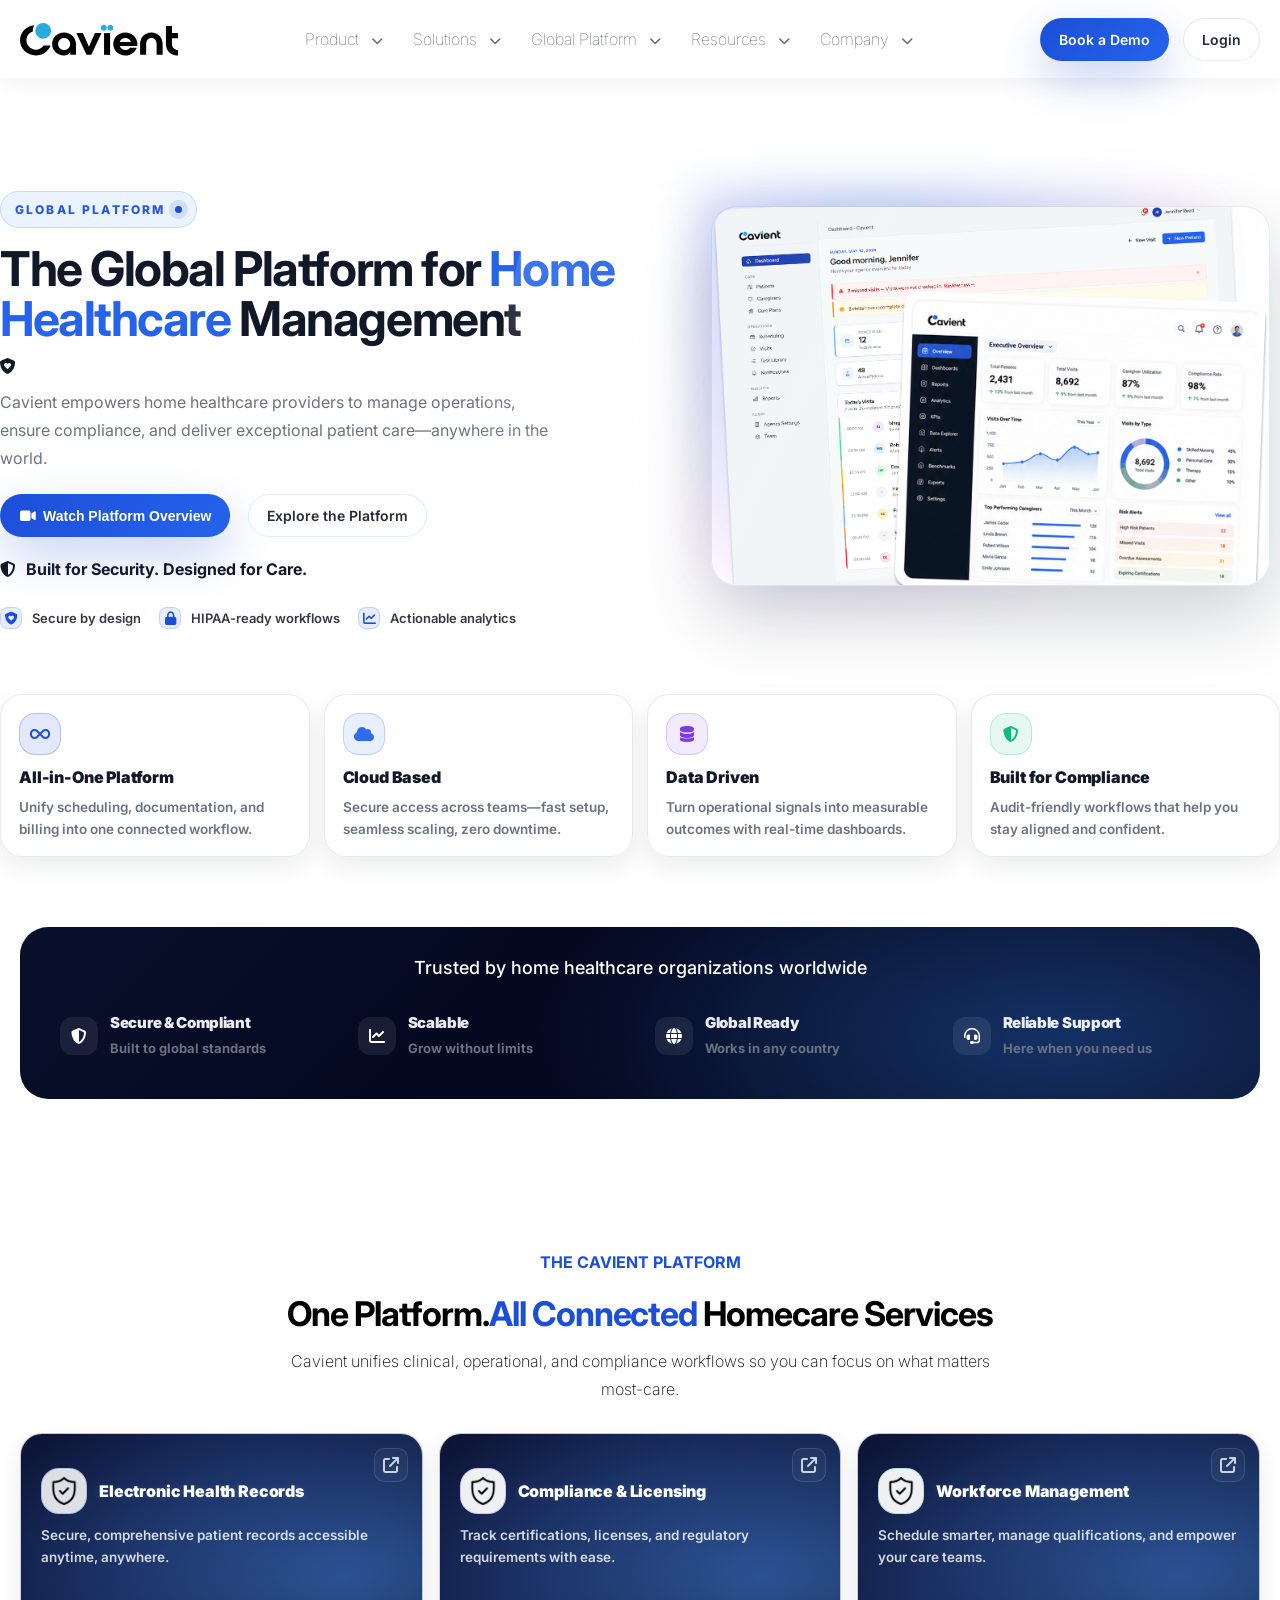
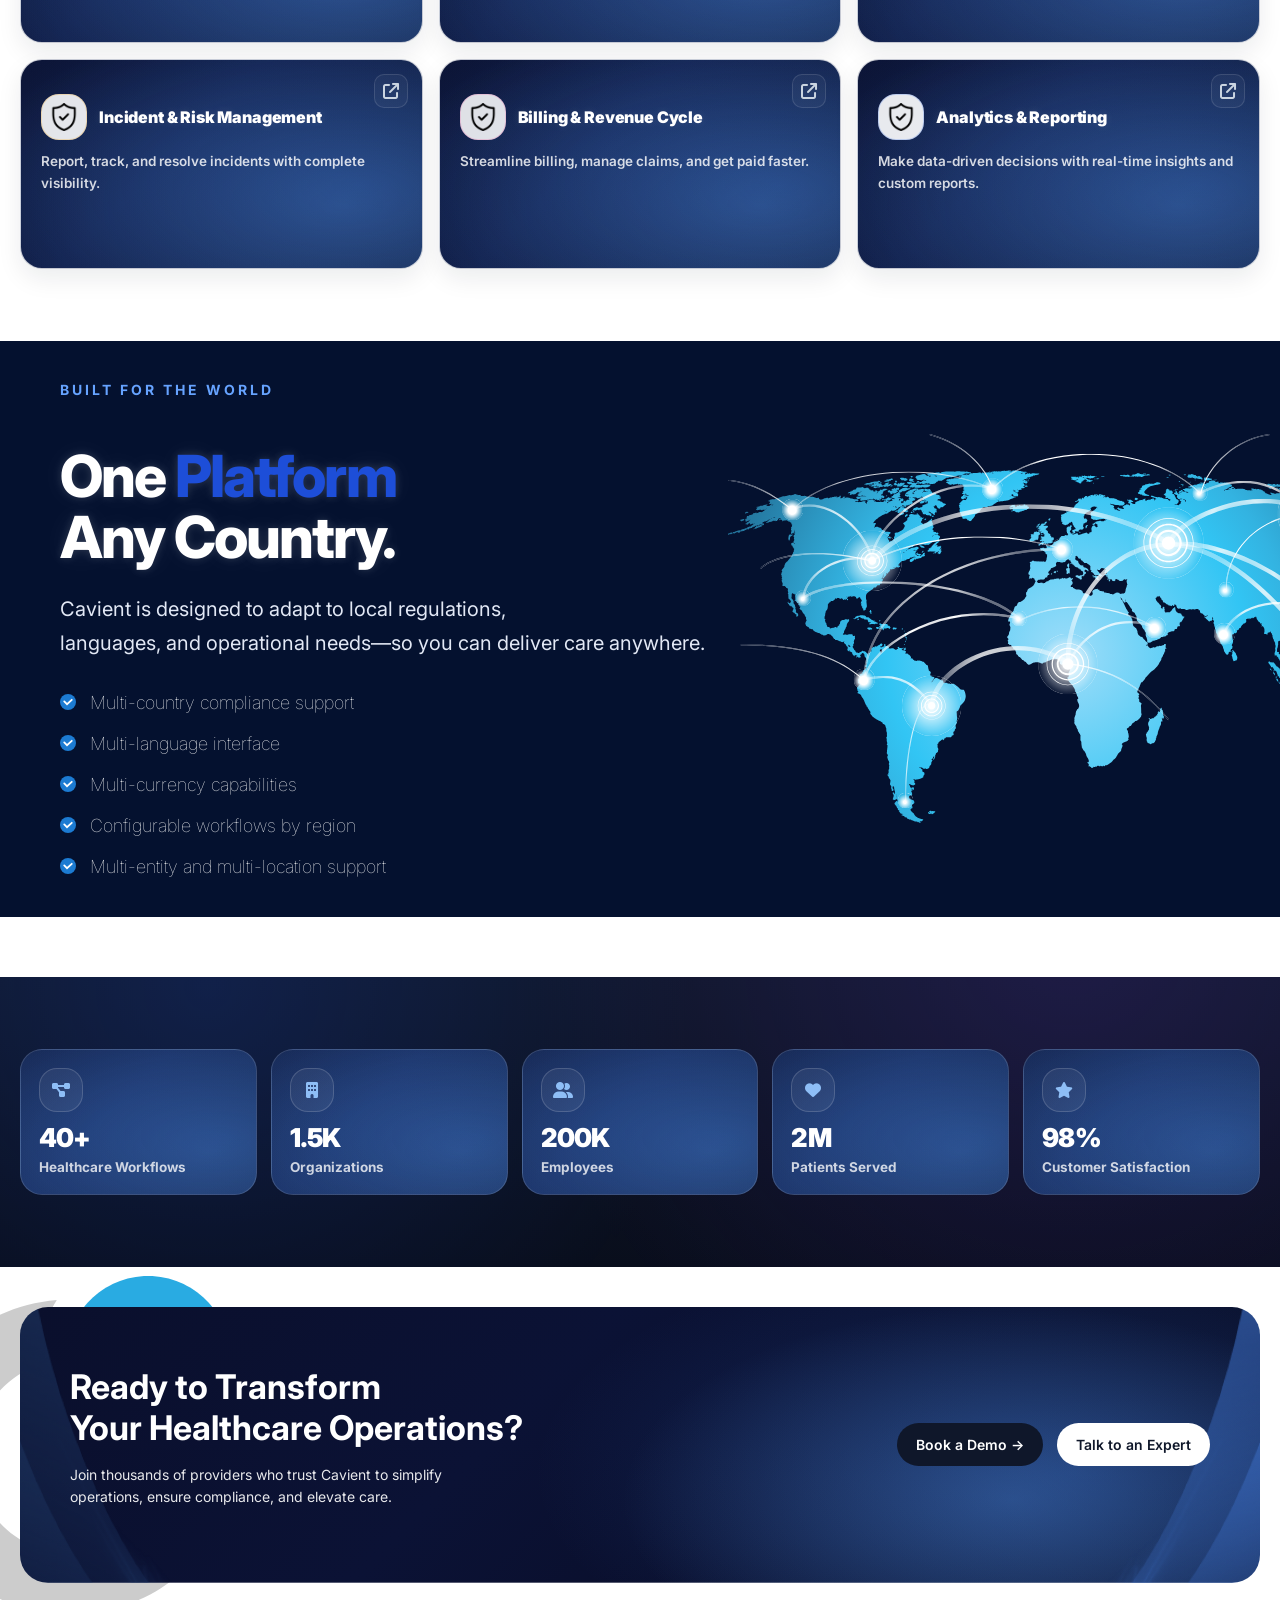
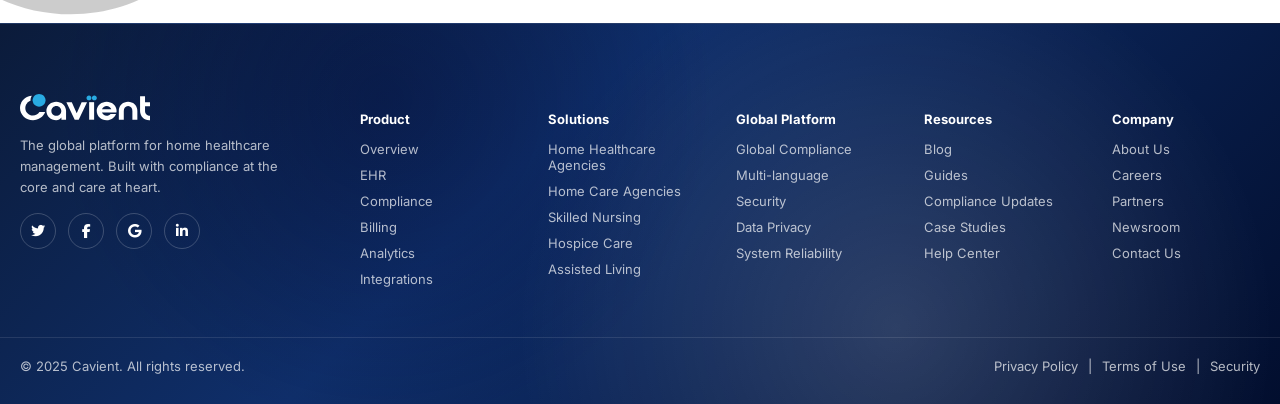
==== commit 49428a7c: "Updated hero section design" ====
--- a/index.html
+++ b/index.html
@@ -398,7 +398,7 @@
         <div class="premiumTrust__icon"><i class="fa-solid fa-headset"></i></div>
         <div>
           <div class="premiumTrust__title">Reliable Support</div>
-          <div class="premiumTrust__sub">Here when you need us</div>
+          <div class="premiumTrust__sub" >Here when you need us</div>
         </div>
       </div>
 
@@ -413,8 +413,8 @@
       <div class="container">
         <div class="section-head" data-aos="fade-up">
           <h4 style="color:#1D4ED8;">THE CAVIENT PLATFORM</h4>
-          <h2 class="section-head__title" style="color:black;">Everything You Need. All in One Place.</h2>
-          <p class="section-head__sub" style="color:grey;">Cavient unifies clinical, operational, and compliance workflows so you can focus on what matters most-care.</p>
+          <h2 class="section-head__title" style="color:black;">One Platform.<span style="color:#1d4ed8;">All Connected</span> Homecare Services</h2>
+          <p class="section-head__sub" style="color:black;font-weight:200;">Cavient unifies clinical, operational, and compliance workflows so you can focus on what matters most-care.</p>
         </div>
 
         <div class="services-grid">
@@ -426,11 +426,10 @@
   </div>
 
   <!-- icon + title row -->
-  <div class="service-card__header">
+      <div class="service-card__header">
 
     <div class="service-card__icon service-card__icon--blue">
-      <i class="fa-solid fa-shield"></i>
-      <i class="fa-solid " aria-hidden="true"></i>
+      <img class="service-card__icon-img" src="css/security.png" alt="" aria-hidden="true" />
     </div>
 
     <h3 class="service-card__title">Electronic Health Records</h3>
@@ -453,8 +452,7 @@
   <!-- icon + title row -->
   <div class="service-card__header">
     <div class="service-card__icon service-card__icon--purple">
-      <i class="fa-solid fa-shield"></i>
-      <i class="fa-solid " aria-hidden="true"></i>
+      <img class="service-card__icon-img" src="css/security.png" alt="" aria-hidden="true" />
     </div>
 
     <h3 class="service-card__title">Compliance & Licensing</h3>
@@ -477,8 +475,7 @@
   <div class="service-card__header">
 
     <div class="service-card__icon service-card__icon--green">
-      <i class="fa-solid fa-shield"></i>
-      <i class="fa-solid " aria-hidden="true"></i>
+      <img class="service-card__icon-img" src="css/security.png" alt="" aria-hidden="true" />
     </div>
 
     <h3 class="service-card__title">Workforce Management</h3>
@@ -502,8 +499,7 @@
   <div class="service-card__header">
 
     <div class="service-card__icon service-card__icon--orange">
-      <i class="fa-solid fa-shield"></i>
-      <i class="fa-solid " aria-hidden="true"></i>
+      <img class="service-card__icon-img" src="css/security.png" alt="" aria-hidden="true" />
     </div>
 
     <h3 class="service-card__title">Incident & Risk Management</h3>
@@ -527,8 +523,7 @@
   <div class="service-card__header">
 
     <div class="service-card__icon service-card__icon--pink">
-      <i class="fa-solid fa-shield"></i>
-      <i class="fa-solid " aria-hidden="true"></i>
+      <img class="service-card__icon-img" src="css/security.png" alt="" aria-hidden="true" />
     </div>
 
     <h3 class="service-card__title">Billing & Revenue Cycle</h3>
@@ -552,8 +547,7 @@
   <div class="service-card__header">
 
     <div class="service-card__icon service-card__icon--cyan">
-      <i class="fa-solid fa-shield"></i>
-      <i class="fa-solid " aria-hidden="true"></i>
+      <img class="service-card__icon-img" src="css/security.png" alt="" aria-hidden="true" />
     </div>
 
     <h3 class="service-card__title">Analytics & Reporting</h3>
@@ -660,10 +654,12 @@
     
     <!-- CTA -->
     <section class="cta-section">
+
   <div class="cta-container">
 
     <div class="cta-left">
       <h2>Ready to Transform<br> Your Healthcare Operations?</h2>
+
       <p>
         Join thousands of providers who trust Cavient to simplify operations,
         ensure compliance, and elevate care.
@@ -676,105 +672,104 @@
     </div>
 
   </div>
+
 </section>
     
     <!-- CONTACT -->
     
     <!-- Beautiful footer -->
-    <footer class="footer footer--pro" id="company" aria-label="Footer">
-      <div class="bg-blobs footer__blobs" aria-hidden="true">
-        <span class="blob blob--1"></span>
-        <span class="blob blob--2"></span>
-        <span class="blob blob--3"></span>
-      </div>
-
-      <div class="container footer__inner">
-        <div class="footer__brand">
-          <div class="brand brand--footer">
-            
-              <img class="brand__logo" src="whitelogo.svg" alt="" />
-            
-           
-          </div>
-          <div class="footer__tagline">The global platform for home healthcare management.</div>
-          <div class="footer__tagline footer__tagline--sub">Built with compliance at the core and care at heart.</div>
-        </div>
-
-
-        <div class="footer__columns" role="navigation" aria-label="Footer links">
-          <div class="footer__col">
-            <div class="footer__title">Product</div>
-            <a class="footer__link" href="#">Overview</a>
-            <a class="footer__link" href="#">EHR</a>
-            <a class="footer__link" href="#">Compliance</a>
-            <a class="footer__link" href="#">Billing</a>
-            <a class="footer__link" href="#">Analytics</a>
-            <a class="footer__link" href="#">Integrations</a>
-            <a class="footer__link" href="#">Solutions</a>
-          </div>
-
-          <div class="footer__col">
-            <div class="footer__title">Industries</div>
-            <a class="footer__link" href="#">Home Healthcare Agencies</a>
-            <a class="footer__link" href="#">Home Care Agencies</a>
-            <a class="footer__link" href="#">Skilled Nursing</a>
-            <a class="footer__link" href="#">Hospice Care</a>
-            <a class="footer__link" href="#">Assisted Living</a>
-          </div>
-
-          <div class="footer__col">
-            <div class="footer__title">Global Platform</div>
-            <a class="footer__link" href="#">Global Compliance</a>
-            <a class="footer__link" href="#">Multi-language</a>
-            <a class="footer__link" href="#">Data Privacy</a>
-            <a class="footer__link" href="#">System Reliability</a>
-          </div>
-
-          <div class="footer__col">
-            <div class="footer__title">Resources</div>
-            <a class="footer__link" href="#">Blog</a>
-            <a class="footer__link" href="#">Guides</a>
-            <a class="footer__link" href="#">Compliance Updates</a>
-            <a class="footer__link" href="#">Case Studies</a>
-            <a class="footer__link" href="#">Help Center</a>
-          </div>
-
-          <div class="footer__col">
-            <div class="footer__title">Company</div>
-            <a class="footer__link" href="#">About Us</a>
-            <a class="footer__link" href="#">Careers</a>
-            <a class="footer__link" href="#">Partners</a>
-            <a class="footer__link" href="#">Newsroom</a>
-            <a class="footer__link" href="#">Contact Us</a>
-          </div>
-        </div>
-      </div>
-
-      <div class="container footer__bottom">
-        <div class="footer__bottomLine">
-          <div class="footer__bottomLeft">
-            <div class="footer__social" aria-label="Social links">
-              <a class="footer__socialLink" href="#" aria-label="Facebook"><i class="fa-brands fa-facebook-f" aria-hidden="true"></i></a>
-              <a class="footer__socialLink" href="#" aria-label="Instagram"><i class="fa-brands fa-instagram" aria-hidden="true"></i></a>
-              <a class="footer__socialLink" href="#" aria-label="X"><i class="fa-brands fa-x-twitter" aria-hidden="true"></i></a>
-              <a class="footer__socialLink" href="#" aria-label="LinkedIn"><i class="fa-brands fa-linkedin-in" aria-hidden="true"></i></a>
-            </div>
-
-            <div class="footer__legal">
-              <a class="footer__legalLink" href="#">Privacy Policy</a>
-              <span class="footer__sep">|</span>
-              <a class="footer__legalLink" href="#">Terms of Use</a>
-              <span class="footer__sep">|</span>
-              <a class="footer__legalLink" href="#">Security</a>
-            </div>
-          </div>
-
-          <div class="footer__bottomLeft">
-            2025 Cavient. All rights reserved.
-          </div>
-        </div>
-      </div>
-    </footer>
+    <footer class="footer">
+
+  <div class="container footer__top">
+
+    <!-- BRAND -->
+    <div class="footer__brand">
+      <img src="whitelogo.svg" class="footer__logo" />
+
+      <p class="footer__text">
+        The global platform for home healthcare management.
+        Built with compliance at the core and care at heart.
+      </p>
+
+      <div class="footer__social">
+        <a href="#"><i class="fa-brands fa-twitter"></i></a>
+        <a href="#"><i class="fa-brands fa-facebook-f"></i></a>
+        <a href="#"><i class="fa-brands fa-google"></i></a>
+        <a href="#"><i class="fa-brands fa-linkedin-in"></i></a>
+      </div>
+    </div>
+
+    <!-- COLUMNS -->
+    <div class="footer__cols">
+
+      <div>
+        <h4>Product</h4>
+        <a href="#">Overview</a>
+        <a href="#">EHR</a>
+        <a href="#">Compliance</a>
+        <a href="#">Billing</a>
+        <a href="#">Analytics</a>
+        <a href="#">Integrations</a>
+      </div>
+
+      <div>
+        <h4>Solutions</h4>
+        <a href="#">Home Healthcare Agencies</a>
+        <a href="#">Home Care Agencies</a>
+        <a href="#">Skilled Nursing</a>
+        <a href="#">Hospice Care</a>
+        <a href="#">Assisted Living</a>
+      </div>
+
+      <div>
+        <h4>Global Platform</h4>
+        <a href="#">Global Compliance</a>
+        <a href="#">Multi-language</a>
+        <a href="#">Security</a>
+        <a href="#">Data Privacy</a>
+        <a href="#">System Reliability</a>
+      </div>
+
+      <div>
+        <h4>Resources</h4>
+        <a href="#">Blog</a>
+        <a href="#">Guides</a>
+        <a href="#">Compliance Updates</a>
+        <a href="#">Case Studies</a>
+        <a href="#">Help Center</a>
+      </div>
+
+      <div>
+        <h4>Company</h4>
+        <a href="#">About Us</a>
+        <a href="#">Careers</a>
+        <a href="#">Partners</a>
+        <a href="#">Newsroom</a>
+        <a href="#">Contact Us</a>
+      </div>
+
+    </div>
+
+  </div>
+
+  <!-- BOTTOM BAR -->
+  <div class="container footer__bottom">
+
+    <div class="footer__bottomLeft">
+      © 2025 Cavient. All rights reserved.
+    </div>
+
+    <div class="footer__bottomRight">
+      <a href="#">Privacy Policy</a>
+      <span>|</span>
+      <a href="#">Terms of Use</a>
+      <span>|</span>
+      <a href="#">Security</a>
+    </div>
+
+  </div>
+
+</footer>
   </main>
 
   <!-- Vendor scripts (removed unused libraries for performance) -->
--- a/css/style.css
+++ b/css/style.css
@@ -240,7 +240,7 @@
 
 /* HERO */
 .hero{padding:48px 0 0; position:relative;}
-.hero__grid{display:grid; grid-template-columns:1.05fr .95fr; gap:36px; align-items:center; padding:24px 0 0;}
+.hero__grid{display:grid; grid-template-columns:1.05fr .95fr; gap:0; align-items:center; padding:24px 0 0;}
 
 .hero__sub--left{max-width:560px}
 
@@ -469,20 +469,8 @@
 .mini__value{margin-top:12px; font-size:20px; font-weight:900; letter-spacing:-.02em;}
 .device__shadow{position:absolute; left:50%; bottom:-14px; transform:translateX(-50%); width:240px; height:30px; background:rgba(15,23,42,.20); filter:blur(18px); border-radius:999px; opacity:.35;}
 
-.hero__map{position:absolute; inset:-60px -60px -60px -60px; background:
-  radial-gradient(circle at 30% 20%, rgba(37,99,235,.14), transparent 45%),
-  radial-gradient(circle at 70% 10%, rgba(124,58,237,.10), transparent 42%),
-  linear-gradient(180deg, rgba(219,234,254,.22), rgba(255,255,255,0));
-  z-index:0;
-  opacity:.9;
-}
-.hero__map::before{
-  content:"";
-  position:absolute; inset:0;
-  background-image:url('data:image/svg+xml;utf8,<svg xmlns="http://www.w3.org/2000/svg" width="1200" height="600" viewBox="0 0 1200 600"><path d="M50 200c80-60 170-70 270-30s160 30 240-20 150-80 250-20 190 90 310 40" fill="none" stroke="%231D4ED8" stroke-opacity="0.15" stroke-width="2"/><path d="M140 320c70-40 140-50 220-20s130 30 200-10 110-70 200-20 170 80 270 30" fill="none" stroke="%237C3AED" stroke-opacity="0.12" stroke-width="2"/></svg>');
-  background-size:cover;
-  opacity:.35;
-}
+
+
 
 
 
@@ -585,6 +573,8 @@
   background-color:#070a1f;
   border:1px solid rgba(229,231,235,.85);
   border-radius:var(--radius-xl);
+  height: 210px;
+  
   padding:20px;
   box-shadow:var(--shadow-sm);
   position:relative;
@@ -626,12 +616,20 @@
   width:46px;
   height:46px;
   border-radius:18px;
+  
   display:grid;
   place-items:center;
   border:1px solid rgba(229,231,235,.9);
 
   /* UPDATED: remove bottom spacing for row layout */
   margin-bottom:0;
+}
+
+.service-card__icon-img{
+  width:28px;
+  height:28px;
+  object-fit:contain;
+  display:block;
 }
 
 /* HEADER ROW (ICON + TITLE SIDE BY SIDE) */
@@ -678,12 +676,12 @@
   color:#fff;
   transform:scale(1.05);
 }
-.service-card__icon--blue{background:rgba(24, 55, 233, 0.751); color:var(--primary); border-color:rgba(29,78,216,.22)}
-.service-card__icon--purple{background:rgba(124,58,237,.12); color:var(--purple); border-color:rgba(124,58,237,.22)}
-.service-card__icon--green{background:rgba(16,185,129,.12); color:var(--success); border-color:rgba(16,185,129,.22)}
-.service-card__icon--orange{background:rgba(245,158,11,.14); color:var(--orange); border-color:rgba(245,158,11,.25)}
-.service-card__icon--pink{background:rgba(236,72,153,.12); color:var(--pink); border-color:rgba(236,72,153,.22)}
-.service-card__icon--cyan{background:rgba(37,99,235,.12); color:rgba(37,99,235,.95); border-color:rgba(37,99,235,.22)}
+.service-card__icon--blue{background:rgba(255, 255, 255, 0.858); color:var(--primary); border-color:rgba(29,78,216,.22)}
+.service-card__icon--purple{background:rgba(255, 255, 255, 0.933); color:var(--purple); border-color:rgba(124,58,237,.22)}
+.service-card__icon--green{background:rgba(255, 255, 255, 0.932); color:var(--success); border-color:rgba(16,185,129,.22)}
+.service-card__icon--orange{background:rgba(254, 254, 254, 0.892); color:var(--orange); border-color:rgba(245,158,11,.25)}
+.service-card__icon--pink{background:rgba(255, 255, 255, 0.868); color:var(--pink); border-color:rgba(236,72,153,.22)}
+.service-card__icon--cyan{background:rgba(255, 255, 255, 0.905); color:rgba(37,99,235,.95); border-color:rgba(37,99,235,.22)}
 
 .service-card__title{margin:0; font-size:16px; font-weight:900; letter-spacing:-.01em;}
 .service-card__desc{margin:10px 0 0; color:var(--muted); line-height:1.65; font-weight:600; font-size:13.5px}
@@ -836,7 +834,7 @@
 
     .global-section{
         width:calc(100% - 40px);
-        height: 110vh;
+        
 
         background-size:60%;
         background-position:bottom;
@@ -854,6 +852,7 @@
 
     .global-section{
         width:calc(100% - 30px);
+        
     }
      .main-heading{
     font-size:36px;          /* smaller size */
@@ -905,327 +904,137 @@
 
 /* Footer */
 .footer{
-  padding:64px 0 28px;
-   background:
-    radial-gradient(1000px 500px at 85% 60%, rgba(59,130,246,0.20), transparent 60%),
-    radial-gradient(700px 400px at 80% 20%, rgba(124,58,237,0.18), transparent 60%),
-    linear-gradient(135deg, #0a0f2c 0%, #0b1235 40%, #070a1f 100%);
-
-  border-top:1px solid rgba(37,99,235,.18);
-  position:relative;
-  overflow:hidden;
-}
-
-/* Glassmorphism layer */
-.footer::before{
-  content:"";
-  position:absolute;
-  inset:0;
-  background:
-    radial-gradient(circle at 18% 30%, rgba(29,78,216,.28), transparent 55%),
-    radial-gradient(circle at 78% 20%, rgba(124,58,237,.20), transparent 52%),
-    radial-gradient(circle at 55% 90%, rgba(236,72,153,.12), transparent 55%);
-  opacity:.85;
-  pointer-events:none;
-}
-.footer::after{
-  content:"";
-  position:absolute;
-  width:700px;
-  height:700px;
-  right:-250px;
-  top:-150px;
-
-  background: radial-gradient(circle at center,
-    rgba(59,130,246,0.30),
-    rgba(37,99,235,0.20),
-    transparent 70%
-  );
-
-  border-radius:50%;
-  filter: blur(40px);
-}
-
-.footer__inner{
-  display:grid;
-  grid-template-columns:1.2fr 1.8fr;
-  gap:34px;
-  position:relative;
-  z-index:1;
-}
-
-/* Decorative blobs */
-.footer__blobs{
-  z-index:0;
-  pointer-events:none;
-}
-
-.footer__blobs .blob{
-  opacity:.55;
-  filter:blur(52px);
-}
-
-.footer__blobs .blob--1{left:-120px; top:100px; width:360px; height:360px; background:rgba(37,99,235,.48)}
-.footer__blobs .blob--2{right:-160px; top:40px; width:460px; height:460px; background:rgba(124,58,237,.32)}
-.footer__blobs .blob--3{left:18%; bottom:-220px; width:420px; height:420px; background:rgba(236,72,153,.18)}
-
+  background: radial-gradient(
+      circle at 30% 20%,
+      rgba(1, 5, 44, 0.35) 0%,
+      transparent 35%
+    ),
+    radial-gradient(
+      circle at 70% 80%,
+      rgba(255, 255, 255, 0.15) 0%,
+      transparent 40%
+    ),
+    linear-gradient(135deg, #0b1b3a 0%, #0f2f6b 40%, #020e2e 100%);
+  color:white;
+  padding:70px 0 30px;
+  border-top:1px solid rgba(255,255,255,0.08);
+}
+
+/* TOP AREA */
+.footer__top{
+  display:flex;
+  justify-content:space-between;
+  gap:60px;
+}
+
+/* BRAND */
 .footer__brand{
-  /* remove boxed container look (logo + text should flow without a container) */
-  background:transparent;
-  border:none;
-  border-radius:0;
-  padding:0;
-  backdrop-filter:none;
-  -webkit-backdrop-filter:none;
-  box-shadow:none;
-}
-
-
-.footer__brand .brand--footer{margin-bottom:12px}
-
-.brand--footer .brand__icon{
-  box-shadow:0 18px 55px rgba(29,78,216,.25);
-  border-color:rgba(255,255,255,.16);
-  background:linear-gradient(135deg, rgba(29,78,216,.18), rgba(124,58,237,.12));
-  display:grid;
-  place-items:center;
-  padding:8px;
-}
-
-.brand__logo{
-  width: 120px;
-  height: auto;
-  object-fit: contain;
-  display: block;
-}
-
-
-.footer__tagline{
-  color:rgba(255,255,255,.78);
-  font-weight:150;
-  line-height:1.7;
-  margin-top:8px;
-}
-
-.footer__tagline--sub{
-  color:rgba(147,197,253,.92);
-  font-weight:100;
-}
-
-.footer__columns{
-  display:grid;
-  grid-template-columns:repeat(5, 1fr);
-  gap:18px;
-  align-items:start;
-}
-
-.footer__col{
-  background:transparent;
-  border:none;
-  border-radius:0;
-  padding:0;
-}
-
-
-.footer__title{
-  font-weight:800;
-  color:rgba(255,255,255,.9);
-  margin-bottom:12px;
+  max-width:280px;
+}
+
+.footer__logo{
+  width:130px;
+  margin-bottom:14px;
+}
+
+.footer__text{
   font-size:13px;
-  letter-spacing:.02em;
-}
-
-
-.footer__link{
-  display:block;
-  color:rgba(255,255,255,.72);
-  font-weight:150;
-  padding:8px 0;
-  transition:color .2s ease, transform .2s ease, opacity .2s ease;
-  font-size:13.5px;
-}
-
-
-.footer__link:hover{
-  color:rgba(147,197,253,1);
-  transform:translateX(4px);
-}
-
-.footer__bottom{
-  margin-top:26px;
-  position:relative;
-  z-index:1;
-  padding-top:18px;
-  border-top:1px solid rgba(255,255,255,.10);
-  color:rgba(229,231,235,.75);
-  font-weight:150;
-}
-
-.footer__bottomLine{
-  display:flex;
-  align-items:flex-start;
-  justify-content:space-between;
-  gap:16px;
-  flex-wrap:wrap;
-}
-
-.footer__legal{
-  display:flex;
-  gap:10px;
-  flex-wrap:wrap;
-  align-items:center;
-}
-
-.footer__bottomRight{
-  display:flex;
-  flex-direction:column;
-  gap:10px;
-  align-items:flex-end;
-}
-
-.footer__bottomLeft{
-  display:flex;
-  flex-direction:column;
-  gap:10px;
-  align-items:flex-start;
-}
-
+  line-height:1.6;
+  color:rgba(255,255,255,0.7);
+}
+
+/* SOCIAL */
 .footer__social{
   display:flex;
   gap:12px;
+  margin-top:16px;
+}
+
+.footer__social a{
+  width:36px;
+  height:36px;
+  display:flex;
   align-items:center;
-  justify-content:flex-start;
-}
-
-/* Keep social links on the same visual line cluster as legal */
-.footer__bottomLine{
-  align-items:flex-start;
-}
-
-
-
-
-.footer__socialLink{
-  width:40px;
-  height:40px;
-  border-radius:16px;
+  justify-content:center;
+  border:1px solid rgba(255,255,255,0.2);
+  border-radius:50%;
+  color:white;
+  font-size:14px;
+  transition:0.2s;
+}
+
+.footer__social a:hover{
+  background:#2563eb;
+  border-color:#2563eb;
+}
+
+/* COLUMNS */
+.footer__cols{
   display:grid;
-  place-items:center;
-  background:rgba(255,255,255,.08);
-  border:1px solid rgba(229,231,235,.18);
-  color:rgba(255,255,255,.85);
-  transition:transform .2s ease, background .2s ease, border-color .2s ease;
-}
-
-.footer__socialLink:hover{
-  transform:translateY(-2px);
-  background:rgba(219,234,254,.18);
-  border-color:rgba(37,99,235,.28);
-  color:rgba(147,197,253,1);
-}
-
-
-.footer__legalLink{
- 
-  font-family: sans-serif;
-  font-weight: 400;   /* normal text */
-
-}
-.footer__legalLink:hover{color:rgba(147,197,253,1)}
-.footer__sep{opacity:.55}
-
-/* Responsive footer */
-/* MOBILE RESPONSIVE */
-
-@media (max-width: 768px){
-
-  .footer{
-    padding:50px 18px 22px;
-  }
-
-  .footer__inner{
-    grid-template-columns:1fr;
-    gap:28px;
-  }
-
-  .footer__brand{
-    padding:22px 18px;
-    border-radius:22px;
-  }
-
-  /* SIDE BY SIDE COLUMNS */
-
-  .footer__columns{
-    display:grid;
-    grid-template-columns:repeat(2, 1fr);
-    gap:20px;
-    align-items:flex-start;
-  }
-
-  .footer__col{
-    padding:0;
-  }
-
-  .footer__title{
-    font-size:14px;
-    margin-bottom:10px;
-  }
-
-  .footer__link{
-    font-size:13px;
-    padding:7px 0;
-    line-height:1.5;
-  }
-
-  .footer__bottomLine{
+  grid-template-columns:repeat(5,1fr);
+  gap:40px;
+}
+
+.footer__cols h4{
+  font-size:13px;
+  margin-bottom:14px;
+}
+
+.footer__cols a{
+  display:block;
+  font-size:13px;
+  color:rgba(255,255,255,0.7);
+  margin-bottom:10px;
+  text-decoration:none;
+}
+
+.footer__cols a:hover{
+  color:white;
+}
+
+/* BOTTOM */
+.footer__bottom{
+  margin-top:40px;
+  padding-top:20px;
+  border-top:1px solid rgba(255,255,255,0.1);
+  display:flex;
+  justify-content:space-between;
+  align-items:center;
+  font-size:13px;
+  color:rgba(255,255,255,0.7);
+}
+
+.footer__bottomRight{
+  display:flex;
+  gap:10px;
+  align-items:center;
+}
+
+.footer__bottomRight a{
+  color:rgba(255,255,255,0.7);
+  text-decoration:none;
+}
+
+.footer__bottomRight a:hover{
+  color:white;
+}
+
+/* RESPONSIVE */
+@media(max-width:900px){
+  .footer__top{
     flex-direction:column;
-    align-items:flex-start;
-    gap:14px;
-  }
-
-}
-
-/* SMALL MOBILE */
-
-@media (max-width: 480px){
-
-  .footer{
-    padding:42px 15px 20px;
-  }
-
-  /* STILL SIDE BY SIDE */
-
-  .footer__columns{
-    grid-template-columns:repeat(2, 1fr);
-    gap:18px;
-  }
-
-  .footer__title{
-    font-size:13px;
-  }
-
-  .footer__link{
-    font-size:12px;
-    padding:6px 0;
-  }
-
-  .footer__brand{
-    padding:20px 16px;
-    border-radius:18px;
-  }
-
-  .footer__tagline{
-    font-size:13px;
-    line-height:1.6;
-  }
-
-  .footer__legal{
-    flex-wrap:wrap;
-    gap:6px;
-  }
-
-}
-
+  }
+
+  .footer__cols{
+    grid-template-columns:repeat(2,1fr);
+  }
+
+  .footer__bottom{
+    flex-direction:column;
+    gap:10px;
+    text-align:center;
+  }
+}
 /* Dropdown (Navbar) */
 .nav-dd{position:relative; display:block;}
 .nav-dd__trigger{background:transparent; border:none; cursor:pointer; font:inherit; padding:8px 4px; color:rgba(17,24,39,.85); font-weight:100;}
@@ -1770,6 +1579,11 @@
 
 .cta-section{
   padding: 40px 20px;
+
+  background-image: url("left.svg");
+  background-repeat: no-repeat;
+  background-position: left center;
+  background-size: 230px;
 }
 
 .cta-container{
@@ -1864,6 +1678,8 @@
 
   .cta-section{
     padding: 20px 15px 60px;
+    background-position: left;
+    
   }
 
   .cta-container{
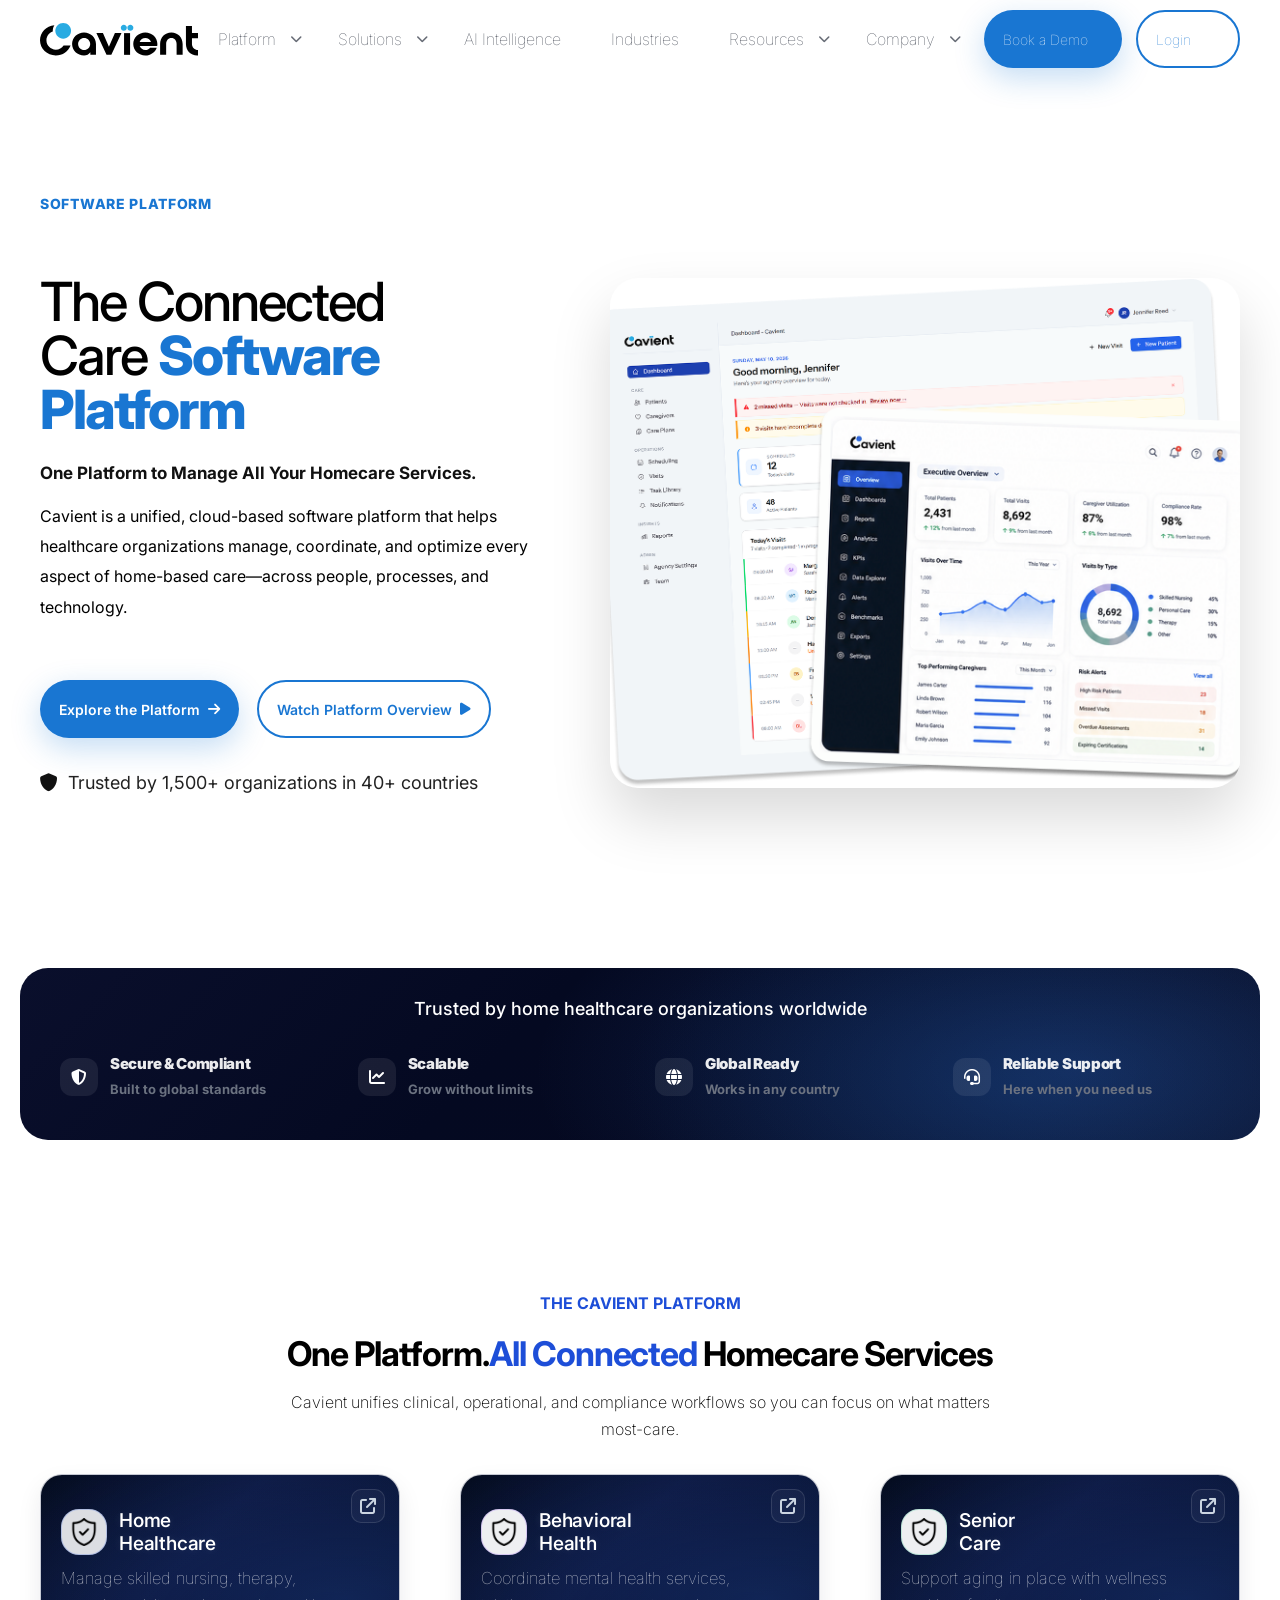
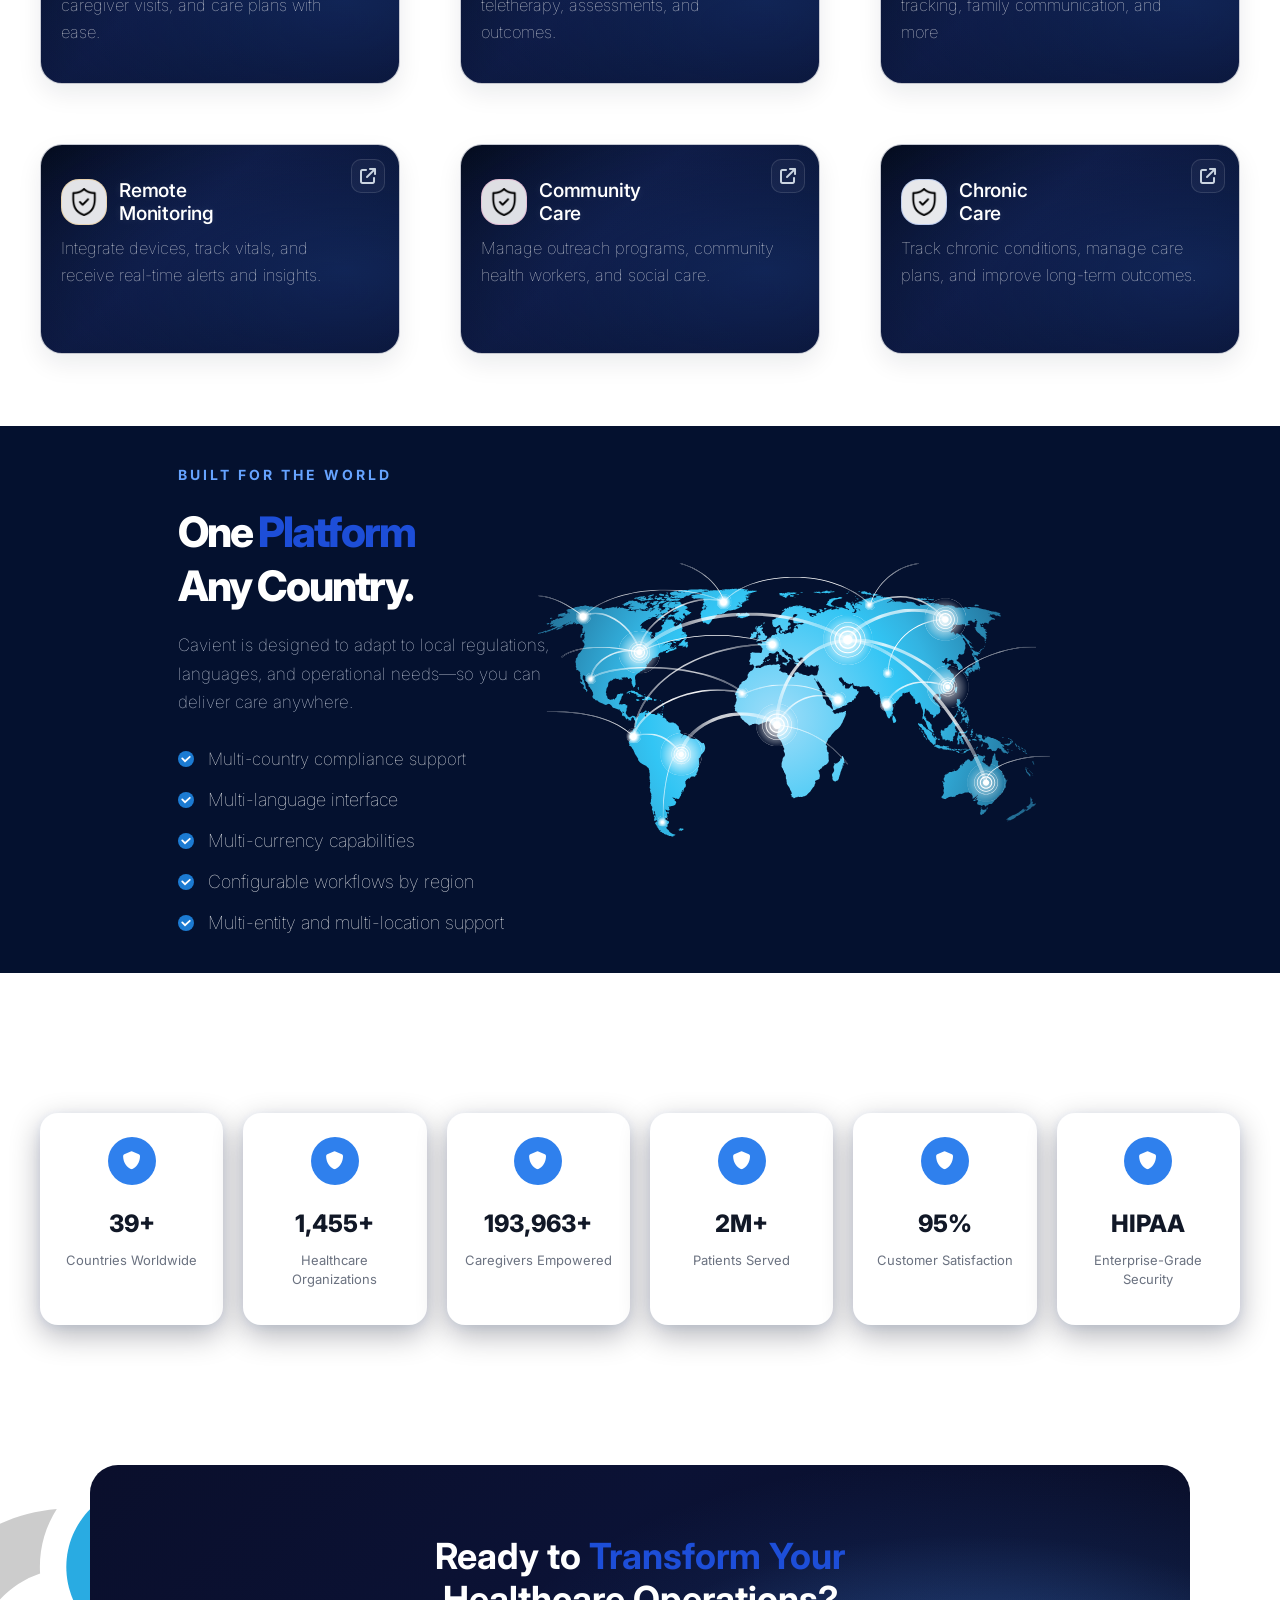
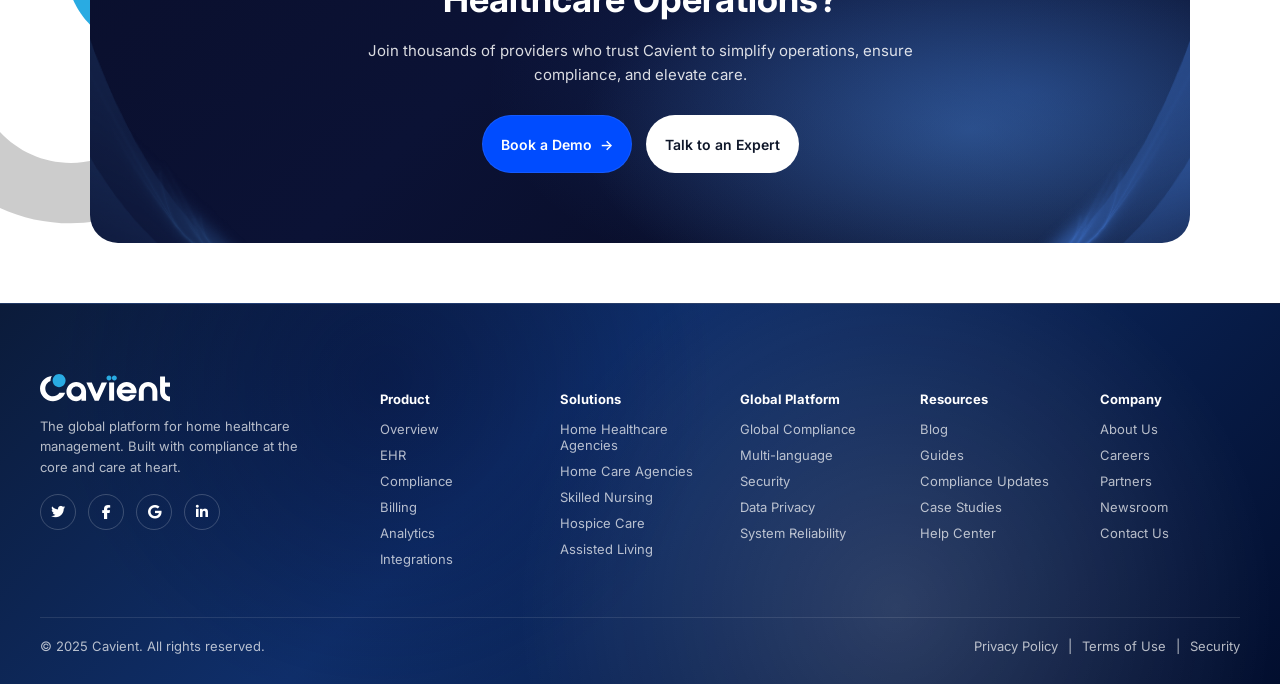
==== commit 9aa3d38a: "navbar and CTA design updated" ====
--- a/index.html
+++ b/index.html
@@ -42,9 +42,9 @@
   <header class="site-header" data-scroll-header>
     <div class="container header__inner">
       <a class="brand" href="#home" aria-label="Caviient home">
-        <span class="brand__icon" aria-hidden="true">
-          <img class="brand__logo" src="logo.svg" alt="" />
-        </span>
+        
+          <img class="brand__logo"  src="logo.svg" alt="" />
+        
         
       </a>
 
@@ -52,7 +52,7 @@
       <nav class="nav" aria-label="Primary navigation">
         <div class="nav-dd" data-dd="product">
           <button class="nav__link nav-dd__trigger" type="button" data-dd-trigger="product" aria-haspopup="menu" aria-expanded="false">
-            Product <i class="fa-solid fa-chevron-down" aria-hidden="true" style="margin-left:8px; font-size:12px; opacity:.75;"></i>
+            Platform <i class="fa-solid fa-chevron-down" aria-hidden="true" style="margin-left:8px; font-size:12px; opacity:.75;"></i>
           </button>
           <div class="nav-dd__menu" role="menu" aria-label="Product menu">
             <div class="nav-dd__grid">
@@ -86,15 +86,19 @@
           </div>
         </div>
 
-        <div class="nav-dd" data-dd="platform">
-          <button class="nav__link nav-dd__trigger" type="button" data-dd-trigger="global-platform" aria-haspopup="menu" aria-expanded="false">
-            Global Platform <i class="fa-solid fa-chevron-down" aria-hidden="true" style="margin-left:8px; font-size:12px; opacity:.75;"></i>
+        <div class="nav-dd" data-dd="ai-intelligence">
+          <button class="nav__link nav-dd__trigger" type="button" data-dd-trigger="ai-intelligence" aria-haspopup="menu" aria-expanded="false">
+            AI Intelligence <i aria-hidden="true" style="margin-left:8px; font-size:12px; opacity:.75;"></i>
           </button>
-          <div class="nav-dd__menu" role="menu" aria-label="Global Platform menu">
-            <div class="nav-dd__grid">
-              <a role="menuitem" class="nav-dd__item" href="#platform"><i class="fa-solid fa-network-wired" aria-hidden="true"></i>Platform</a>
-              <a role="menuitem" class="nav-dd__item" href="#platform"><i class="fa-solid fa-compass-drafting" aria-hidden="true"></i>See all features →</a>
-            </div>
+          
+        </div>
+
+        <div class="nav-dd" data-dd="industries">
+          <button class="nav__link nav-dd__trigger" type="button" data-dd-trigger="industries" aria-haspopup="menu" aria-expanded="false">
+            Industries <i aria-hidden="true" style="margin-left:8px; font-size:12px; opacity:.75;"></i>
+          </button>
+          <div class="nav-dd__menu" role="menu" aria-label="Industries menu">
+            
           </div>
         </div>
 
@@ -131,10 +135,10 @@
 
       <div class="header__actions">
           <a href="demo.html" class="btn btn--primary btn--animated" data-ripple>
-          <span class="btn__text">Book a Demo</span>
+          <span class="btn__demo">Book a Demo</span>
         </a>
         <a href="login.html" class="btn btn--outline" data-underline>
-          <span class="btn__text">Login</span>
+          <span class="btn__login">Login</span>
         </a>
 
         <button class="hamburger" type="button" aria-label="Open menu" data-hamburger>
@@ -177,6 +181,26 @@
             </div>
           </div>
 
+          <div class="mobile-dd" data-mobile-dd-group="ai-intelligence">
+            <button type="button" class="mobile-dd__trigger" data-mobile-dd-trigger="ai-intelligence" aria-expanded="false">AI Intelligence</button>
+            <div class="mobile-dd__menu" data-mobile-dd-menu="ai-intelligence" hidden>
+              <a class="mobile-dd__item" href="#ai-intelligence"><i class="fa-solid fa-microchip" aria-hidden="true"></i><span style="margin-left:10px;">Predictive Insights</span></a>
+              <a class="mobile-dd__item" href="#ai-intelligence"><i class="fa-solid fa-clipboard-check" aria-hidden="true"></i><span style="margin-left:10px;">Clinical Workflow Assist</span></a>
+              <a class="mobile-dd__item" href="#ai-intelligence"><i class="fa-solid fa-shield-halved" aria-hidden="true"></i><span style="margin-left:10px;">Compliance Monitoring</span></a>
+              <a class="mobile-dd__item" href="#ai-intelligence"><i class="fa-solid fa-chart-simple" aria-hidden="true"></i><span style="margin-left:10px;">Performance Analytics</span></a>
+            </div>
+          </div>
+
+          <div class="mobile-dd" data-mobile-dd-group="industries">
+            <button type="button" class="mobile-dd__trigger" data-mobile-dd-trigger="industries" aria-expanded="false">Industries</button>
+            <div class="mobile-dd__menu" data-mobile-dd-menu="industries" hidden>
+              <a class="mobile-dd__item" href="#industries"><i class="fa-solid fa-house-chimney" aria-hidden="true"></i><span style="margin-left:10px;">Home Healthcare</span></a>
+              <a class="mobile-dd__item" href="#industries"><i class="fa-solid fa-building-columns" aria-hidden="true"></i><span style="margin-left:10px;">Care Agencies</span></a>
+              <a class="mobile-dd__item" href="#industries"><i class="fa-solid fa-stethoscope" aria-hidden="true"></i><span style="margin-left:10px;">Clinics & Providers</span></a>
+              <a class="mobile-dd__item" href="#industries"><i class="fa-solid fa-users" aria-hidden="true"></i><span style="margin-left:10px;">Senior Living</span></a>
+            </div>
+          </div>
+
           <div class="mobile-dd" data-mobile-dd-group="platform">
             <button type="button" class="mobile-dd__trigger" data-mobile-dd-trigger="global-platform" aria-expanded="false">Global Platform</button>
             <div class="mobile-dd__menu" data-mobile-dd-menu="global-platform" hidden>
@@ -184,6 +208,7 @@
               <a class="mobile-dd__item" href="#platform"><i class="fa-solid fa-compass-drafting" aria-hidden="true"></i><span style="margin-left:10px;">See all features →</span></a>
             </div>
           </div>
+
 
           <div class="mobile-dd" data-mobile-dd-group="resources">
             <button type="button" class="mobile-dd__trigger" data-mobile-dd-trigger="resources" aria-expanded="false">Resources</button>
@@ -217,149 +242,73 @@
 
   <main id="home">
     <!-- HERO -->
-<section class="hero" aria-labelledby="hero-title" id="hero">
-      <div class="container hero__grid">
-        <div class="hero__content">
-          <div class="hero__label">
-            GLOBAL PLATFORM
-            <span class="hero__labelDot" aria-hidden="true"></span>
-          </div>
-
-          <h2 class="hero__title hero__title--alt" data-aos="fade-up" data-aos-duration="900" data-aos-delay="80">
-            The Global Platform for <span style="color:#2563eb;">Home Healthcare</span> Management
-          </h2>
-
-          <div class="hero__global" data-aos="fade-up" data-aos-duration="900" data-aos-delay="160">
-            <div class="hero__globalIcon" aria-hidden="true">
-              <i class="fa-solid fa-shield-heart"></i>
-            </div>
-            <p class="hero__globalText">
-              Cavient empowers home healthcare providers to manage operations, ensure compliance, and deliver exceptional patient care—anywhere in the world.
-            </p>
-          </div>
-
-          <div class="hero__cta" data-aos="fade-up" data-aos-duration="900" data-aos-delay="220">
-            <button type="button" class="btn btn--primary btn--animated" data-ripple data-video-trigger aria-controls="platform-video">
-              <span class="btn__icon" aria-hidden="true"><i class="fa-solid fa-video"></i></span>
-              <span class="btn__text">Watch Platform Overview</span>
-            </button>
-
-            <a href="#platform" class="btn btn--secondary" data-ripple>
-              <span class="btn__text">Explore the Platform</span>
-            </a>
-          </div>
-
-          <div class="hero__securityLine" data-aos="fade-up" data-aos-duration="900" data-aos-delay="260">
-            <i class="fa-solid fa-shield-halved" aria-hidden="true"></i>
-            <span>Built for Security. Designed for Care.</span>
-          </div>
-
-          <div class="hero__trust" data-aos="fade-up" data-aos-duration="900" data-aos-delay="280">
-            <div class="trust-item">
-              <i class="fa-solid fa-shield-heart" aria-hidden="true"></i>
-              <span>Secure by design</span>
-            </div>
-            <div class="trust-item">
-              <i class="fa-solid fa-lock" aria-hidden="true"></i>
-              <span>HIPAA-ready workflows</span>
-            </div>
-            <div class="trust-item">
-              <i class="fa-solid fa-chart-line" aria-hidden="true"></i>
-              <span>Actionable analytics</span>
-            </div>
-          </div>
-        </div>
-
-        <div class="hero__visual" data-tilt-parallax>
-          <div class="hero__particles" aria-hidden="true"></div>
-
-          <div class="device-stack">
-            <div class="device device--laptop" data-aos="zoom-in" data-aos-duration="900" data-aos-delay="100">
-              <div class="device__glow" aria-hidden="true"></div>
-              <img class="device__photo device__photo--laptop" src="setup.png" alt="Healthcare analytics dashboard" loading="eager" />
-              <div class="device__reflection" aria-hidden="true"></div>
-            </div>
-
-
-
-            <!-- Floating mini cards around hero -->
-            <div class="mini-float mini-float--1" aria-hidden="true" data-aos="fade-up" data-aos-duration="700">
-              <div class="mini-float__card">
-                <i class="fa-solid fa-user-check"></i>
-                <div>
-                  <div class="mini-float__k">+18%</div>
-                  <div class="mini-float__t">Faster check-ins</div>
-                </div>
-              </div>
-            </div>
-            <div class="mini-float mini-float--2" aria-hidden="true" data-aos="fade-up" data-aos-duration="700" data-aos-delay="60">
-              <div class="mini-float__card mini-float__card--alt">
-                <i class="fa-solid fa-syringe"></i>
-                <div>
-                  <div class="mini-float__k">98%</div>
-                  <div class="mini-float__t">Compliance rate</div>
-                </div>
-              </div>
-            </div>
-
-          </div>
-
-          <div class="hero__map" aria-hidden="true"></div>
-        </div>
-      </div>
-
-      <!-- Dropdown anchor placeholders (for demo) -->
-      <div id="home-1" class="sr-only" aria-hidden="true"></div>
-      <div id="home-2" class="sr-only" aria-hidden="true"></div>
-      <div id="platform-2" class="sr-only" aria-hidden="true"></div>
-      <div id="solutions-2" class="sr-only" aria-hidden="true"></div>
-      <div id="ai-2" class="sr-only" aria-hidden="true"></div>
-      <div id="industries-2" class="sr-only" aria-hidden="true"></div>
-      <div id="resources-2" class="sr-only" aria-hidden="true"></div>
-      <div id="company-2" class="sr-only" aria-hidden="true"></div>
-
-      <div class="container hero__bottom">
-
-        <div class="video-modal" id="platform-video" aria-hidden="true">
-          <div class="video-modal__backdrop" data-video-close></div>
-          <div class="video-modal__panel" role="dialog" aria-modal="true" aria-label="Platform overview video">
-            <button type="button" class="video-modal__close" aria-label="Close video" data-video-close>
-              <i class="fa-solid fa-xmark" aria-hidden="true"></i>
-            </button>
-            <div class="video-modal__media">
-              <video class="video-modal__video" controls playsinline preload="metadata">
-                <source src="platform-overview.mp4" type="video/mp4" />
-              </video>
-            </div>
-          </div>
-        </div>
-
-        <div class="highlight-strip" id="platform">
-
-          <div class="feature-card" data-aos="zoom-in" data-aos-duration="700">
-            <div class="feature-card__icon feature-card__icon--blue"><i class="fa-solid fa-infinity"></i></div>
-            <h3 class="feature-card__title">All-in-One Platform</h3>
-            <p class="feature-card__desc">Unify scheduling, documentation, and billing into one connected workflow.</p>
-          </div>
-          <div class="feature-card" data-aos="zoom-in" data-aos-duration="700" data-aos-delay="80">
-            <div class="feature-card__icon feature-card__icon--cyan"><i class="fa-solid fa-cloud"></i></div>
-            <h3 class="feature-card__title">Cloud Based</h3>
-            <p class="feature-card__desc">Secure access across teams—fast setup, seamless scaling, zero downtime.</p>
-          </div>
-          <div class="feature-card" data-aos="zoom-in" data-aos-duration="700" data-aos-delay="160">
-            <div class="feature-card__icon feature-card__icon--purple"><i class="fa-solid fa-database"></i></div>
-            <h3 class="feature-card__title">Data Driven</h3>
-            <p class="feature-card__desc">Turn operational signals into measurable outcomes with real-time dashboards.</p>
-          </div>
-          <div class="feature-card" data-aos="zoom-in" data-aos-duration="700" data-aos-delay="240">
-            <div class="feature-card__icon feature-card__icon--green"><i class="fa-solid fa-shield-halved"></i></div>
-            <h3 class="feature-card__title">Built for Compliance</h3>
-            <p class="feature-card__desc">Audit-friendly workflows that help you stay aligned and confident.</p>
-          </div>
-        </div>
-      </div>
-    </section>
-
+<section class="hero" id="hero">
+
+  <!-- RIGHT SIDE BG SHAPE -->
+  <img src="right.svg" alt="" class="hero__bgshape">
+
+  <div class="container hero__wrapper">
+
+    <!-- LEFT CONTENT -->
+    <div class="hero__content">
+
+      <span class="hero__label">
+        SOFTWARE PLATFORM
+      </span>
+
+      <h1 class="hero__title" style="font-weight:500;font-size:54px;">
+        The Connected <br>
+        Care <span style="font-weight:800">Software <br> Platform</span>
+      </h1>
+
+      <h3 class="hero__subtitle" style="font-size:17px;">
+        One Platform to Manage All Your Homecare Services.
+      </h3>
+
+      <p class="hero__desc" style="font-size:16px;color:black;">
+        Cavient is a unified, cloud-based software platform that helps healthcare organizations manage, coordinate, and optimize every aspect of home-based care—across people, processes, and technology.
+      </p>
+
+      <div class="hero__buttons">
+
+        <a href="#" class="btn btn--primary">
+          Explore the Platform
+          <i class="fa-solid fa-arrow-right"></i>
+        </a>
+
+        <a href="#" class="btn btn--outline">
+          Watch Platform Overview
+          <i class="fa-solid fa-play"></i>
+        </a>
+
+      </div>
+
+      <div class="hero__trusted">
+        <i class="fa-solid fa-shield"></i>
+        Trusted by 1,500+ organizations in 40+ countries
+      </div>
+
+    </div>
+
+    <!-- RIGHT IMAGE -->
+    <div class="hero__visual">
+
+      <!-- DOTS -->
+      <div class="hero__dots"></div>
+
+      <!-- BACK IMAGE -->
+      
+
+      <!-- FRONT IMAGE -->
+      <div class="hero__image hero__image--front">
+        <img src="setup.png" alt="">
+      </div>
+
+    </div>
+
+  </div>
+
+</section>
     <!-- Premium trusted features (single horizontal card) -->
     <section class="section section--premiumTrust">
   <div class="precontainer">
@@ -432,12 +381,14 @@
       <img class="service-card__icon-img" src="css/security.png" alt="" aria-hidden="true" />
     </div>
 
-    <h3 class="service-card__title">Electronic Health Records</h3>
+    <h3 class="service-card__title">Home <br>Healthcare</h3>
 
   </div>
 
   <p class="service-card__desc">
-    Secure, comprehensive patient records accessible anytime, anywhere.
+    Manage skilled nursing, therapy,<br>
+caregiver visits, and care plans with <br>
+ease.
   </p>
 
 </article>
@@ -455,11 +406,14 @@
       <img class="service-card__icon-img" src="css/security.png" alt="" aria-hidden="true" />
     </div>
 
-    <h3 class="service-card__title">Compliance & Licensing</h3>
+    <h3 class="service-card__title">Behavioral <br>
+Health</h3>
   </div>
 
   <p class="service-card__desc">
-    Track certifications, licenses, and regulatory requirements with ease.
+    Coordinate mental health services,<br>
+teletherapy, assessments, and <br>
+outcomes.
   </p>
 
 </article>
@@ -478,12 +432,15 @@
       <img class="service-card__icon-img" src="css/security.png" alt="" aria-hidden="true" />
     </div>
 
-    <h3 class="service-card__title">Workforce Management</h3>
+    <h3 class="service-card__title">Senior<br>
+Care</h3>
 
   </div>
 
   <p class="service-card__desc">
-    Schedule smarter, manage qualifications, and empower your care teams.
+    Support aging in place with wellness <br>
+tracking, family communication, and <br>
+more
   </p>
 
 </article>
@@ -502,12 +459,14 @@
       <img class="service-card__icon-img" src="css/security.png" alt="" aria-hidden="true" />
     </div>
 
-    <h3 class="service-card__title">Incident & Risk Management</h3>
+    <h3 class="service-card__title">Remote <br>
+Monitoring</h3>
 
   </div>
 
   <p class="service-card__desc">
-    Report, track, and resolve incidents with complete visibility.
+    Integrate devices, track vitals, and <br>
+receive real-time alerts and insights.
   </p>
 
 </article>
@@ -526,12 +485,14 @@
       <img class="service-card__icon-img" src="css/security.png" alt="" aria-hidden="true" />
     </div>
 
-    <h3 class="service-card__title">Billing & Revenue Cycle</h3>
+    <h3 class="service-card__title">Community <br>
+Care</h3>
 
   </div>
 
   <p class="service-card__desc">
-    Streamline billing, manage claims, and get paid faster.
+    Manage outreach programs, community <br>
+health workers, and social care.
   </p>
 
 </article>
@@ -550,12 +511,15 @@
       <img class="service-card__icon-img" src="css/security.png" alt="" aria-hidden="true" />
     </div>
 
-    <h3 class="service-card__title">Analytics & Reporting</h3>
+    <h3 class="service-card__title">Chronic<br>
+
+Care</h3>
 
   </div>
 
   <p class="service-card__desc">
-    Make data-driven decisions with real-time insights and custom reports.
+    Track chronic conditions, manage care <br>
+plans, and improve long-term outcomes.
   </p>
 
 </article>
@@ -568,18 +532,18 @@
 
     <div class="left-content">
 
-        <span class="small-title">
+        <span class="small-title" >
             BUILT FOR THE WORLD
         </span>
 
-        <h2 class="main-heading">
+        <h2 class="main-heading" >
             One <span style="color:#1D4ED8;">Platform</span><br>
             Any Country.
         </h2>
 
-        <p class="description">
+        <p class="description" style="font-weight:100;font-size:17px;">
             Cavient is designed to adapt to local regulations,<br>
-            languages, and operational needs—so you can deliver
+            languages, and operational needs—so you can<br> deliver
             care anywhere.
         </p>
 
@@ -587,7 +551,7 @@
 
             <div class="feature-item">
                 <div class="check-icon"><img src="tick.svg" alt="tick"></div>
-                <span style="font-size:18px; font-weight:70;">Multi-country compliance support</span>
+                <span style="font-size:18px; font-weight:70;font-size:17px;">Multi-country compliance support</span>
             </div>
 <br>
             <div class="feature-item">
@@ -617,38 +581,47 @@
 </section>
 
     <!-- STATS (Dark blue) -->
-    <section class="section section--dark" aria-label="Key platform metrics">
-      <div class="container">
-        <div class="stats-grid" id="ai">
-
-          <div class="stat-card" data-aos="zoom-in" data-aos-duration="700">
-            <div class="stat-card__icon"><i class="fa-solid fa-diagram-project"></i></div>
-            <div class="stat-card__num" data-counter="workflows">0</div>
-            <div class="stat-card__label">Healthcare Workflows</div>
-          </div>
-          <div class="stat-card" data-aos="zoom-in" data-aos-duration="700" data-aos-delay="60">
-            <div class="stat-card__icon"><i class="fa-solid fa-building"></i></div>
-            <div class="stat-card__num" data-counter="orgs">0</div>
-            <div class="stat-card__label">Organizations</div>
-          </div>
-          <div class="stat-card" data-aos="zoom-in" data-aos-duration="700" data-aos-delay="120">
-            <div class="stat-card__icon"><i class="fa-solid fa-user-group"></i></div>
-            <div class="stat-card__num" data-counter="employees">0</div>
-            <div class="stat-card__label">Employees</div>
-          </div>
-          <div class="stat-card" data-aos="zoom-in" data-aos-duration="700" data-aos-delay="180">
-            <div class="stat-card__icon"><i class="fa-solid fa-heart"></i></div>
-            <div class="stat-card__num" data-counter="patients">0</div>
-            <div class="stat-card__label">Patients Served</div>
-          </div>
-          <div class="stat-card" data-aos="zoom-in" data-aos-duration="700" data-aos-delay="240">
-            <div class="stat-card__icon"><i class="fa-solid fa-star"></i></div>
-            <div class="stat-card__num" data-counter="satisfaction">0</div>
-            <div class="stat-card__label">Customer Satisfaction</div>
-          </div>
-        </div>
-      </div>
-    </section>
+    <section class="stats">
+  <div class="container stats__grid">
+
+    <div class="stat-card">
+      <div class="stat-icon"><i class="fa-solid fa-shield"></i></div>
+      <h3 data-counter="workflows">40+</h3>
+      <p>Countries Worldwide</p>
+    </div>
+
+    <div class="stat-card">
+      <div class="stat-icon"><i class="fa-solid fa-shield"></i></div>
+      <h3 data-counter="orgs">1,500+</h3>
+      <p>Healthcare Organizations</p>
+    </div>
+
+    <div class="stat-card">
+      <div class="stat-icon"><i class="fa-solid fa-shield"></i></div>
+      <h3 data-counter="employees">200,000+</h3>
+      <p>Caregivers Empowered</p>
+    </div>
+
+    <div class="stat-card">
+      <div class="stat-icon"><i class="fa-solid fa-shield"></i></div>
+      <h3 data-counter="patients">2M+</h3>
+      <p>Patients Served</p>
+    </div>
+
+    <div class="stat-card">
+      <div class="stat-icon"><i class="fa-solid fa-shield"></i></div>
+      <h3 data-counter="engagement">98%</h3>
+      <p>Customer Satisfaction</p>
+    </div>
+
+    <div class="stat-card">
+      <div class="stat-icon"><i class="fa-solid fa-shield"></i></div>
+      <h3>HIPAA</h3>
+      <p>Enterprise-Grade Security</p>
+    </div>
+
+  </div>
+</section>
 
     <!-- TESTIMONIALS -->
     
@@ -657,18 +630,24 @@
 
   <div class="cta-container">
 
-    <div class="cta-left">
-      <h2>Ready to Transform<br> Your Healthcare Operations?</h2>
-
-      <p>
-        Join thousands of providers who trust Cavient to simplify operations,
-        ensure compliance, and elevate care.
-      </p>
-    </div>
-
-    <div class="cta-right">
-      <a href="#" class="btn btn-dark">Book a Demo →</a>
-      <a href="#" class="btn btn-light">Talk to an Expert</a>
+    <h2 class="cta-title">
+      Ready to <span style="color:#1D4ED8;">Transform Your</span><br>
+      Healthcare Operations?
+    </h2>
+
+    <p class="cta-text">
+      Join thousands of providers who trust Cavient to simplify operations,
+      ensure compliance, and elevate care.
+    </p>
+
+    <div class="cta-buttons">
+      <a href="#" class="btn btn-dark">
+        Book a Demo <span>→</span>
+      </a>
+
+      <a href="#" class="btn btn-light">
+        Talk to an Expert
+      </a>
     </div>
 
   </div>
--- a/css/style.css
+++ b/css/style.css
@@ -66,6 +66,20 @@
 
 
 
+/*Login Button and Demo Button*/
+
+.btn__demo{
+  width: 100px;
+  font-weight: 100;
+}
+
+.btn__login{
+  width: 5vw;
+  font-weight: 100;
+  align-self: center;
+  
+  
+}
 
 
 /* Header */
@@ -83,7 +97,7 @@
   width:100%;
   z-index:999;
   background:#fff;
-  box-shadow:0 4px 20px rgba(0,0,0,0.06);
+ 
 }
 body{
   padding-top:78px;
@@ -132,13 +146,40 @@
 .header__inner{
   height:78px; display:flex; align-items:center; justify-content:space-between; gap:16px;
 }
-.brand{display:flex; align-items:center; gap:12px; font-weight:200; letter-spacing:.2px;}
-
-
-.brand__text{font-size:18px}
-
-.nav{display:flex; align-items:center; gap:22px; justify-content:center; flex:1;}
-.nav__link{position:relative; color:rgba(17,24,39,.85); font-weight:100; font-size:14px; padding:8px 4px;}
+.brand{
+  display: flex;
+  align-items: center; /* ✅ correct */
+  gap: 12px;
+  font-weight: 200;
+  letter-spacing: .2px;
+}
+
+
+.container{
+  width: 100%;
+  margin: 0;
+  padding: 0;
+}
+.nav{
+  display: flex;
+  align-items: center;
+  gap: 28px;   /* 🔥 spacing between links */
+  justify-content: flex-start; /* important fix */
+  flex: 1;
+}
+.nav__link{
+  position: relative;
+  color: rgba(17,24,39,.85);
+  font-weight: 500;
+  font-size: 14px;   /* 🔥 FIX */
+  padding: 10px 6px;
+  line-height: 1;
+}.nav__link{
+  display: inline-flex;
+  align-items: center;
+  gap: 6px;
+}
+
 .nav__link::after{
   content:"";
   position:absolute; left:0; right:0; bottom:3px;
@@ -239,249 +280,312 @@
 
 
 /* HERO */
-.hero{padding:48px 0 0; position:relative;}
-.hero__grid{display:grid; grid-template-columns:1.05fr .95fr; gap:0; align-items:center; padding:24px 0 0;}
-
-.hero__sub--left{max-width:560px}
-
-.device__photo{position:absolute; inset:0; width:100%; height:100%; object-fit:cover; border-radius:inherit;}
-.device__photo--laptop{padding:0}
-.device__photo--phone{object-fit:cover;}
-
-.device__photo--laptop{
-  transform:rotate(0deg);
-}
-
-.device__photo--phone{
-  border-radius:inherit;
-}
-
-
+/* =========================
+   HERO SECTION
+========================= */
+
+.hero{
+  position:relative;
+  overflow:hidden;
+  background:transparent;
+  padding:90px 0;
+  
+}
+
+.container{
+  width:min(1200px, 92%);
+  margin:auto;
+}
+
+/* RIGHT BG SHAPE */
+
+.hero__bgshape{
+  position:absolute;
+  right:0;
+  top:50%;
+  transform:translateY(-50%);
+  width:420px;
+  z-index:0;
+  pointer-events:none;
+}
+
+/* WRAPPER */
+
+.hero__wrapper{
+  position:relative;
+  z-index:2;
+  display:flex;
+  align-items:center;
+  justify-content:space-between;
+  gap:40px;
+}
+
+/* =========================
+   LEFT CONTENT
+========================= */
+
+.hero__content{
+  width:42%;
+}
 
 .hero__label{
-  display:inline-flex; align-items:center; gap:10px;
-  font-weight:800; letter-spacing:.18em; font-size:12px;
-  color:rgba(29,78,216,.95);
-  background:rgba(219,234,254,.55);
-  border:1px solid rgba(37,99,235,.18);
-  padding:10px 14px;
+  display:inline-block;
+  font-size:14px;
+  font-weight:800;
+  color:#1976d2;
+  letter-spacing:.05em;
+  margin-bottom:18px;
+}
+
+.hero__title{
+  font-size:64px;
+  line-height:1;
+  font-weight:900;
+  color:#000;
+  margin-bottom:26px;
+  letter-spacing:-2px;
+}
+
+.hero__title span{
+  color:#1976d2;
+}
+
+.hero__subtitle{
+  font-size:28px;
+  font-weight:700;
+  color:#111;
+  margin-bottom:18px;
+}
+
+.hero__desc{
+  font-size:19px;
+  line-height:1.9;
+  color:#333;
+  max-width:620px;
+  margin-bottom:58px;
+}
+
+
+/* BUTTONS */
+
+.hero__buttons{
+  display:flex;
+  gap:18px;
+  margin-top:38px;
+  flex-wrap:wrap;
+}
+
+.btn{
+  height:58px;
+  padding:0 32px;
   border-radius:999px;
-}
-.hero__labelDot{width:7px; height:7px; border-radius:999px; background:var(--primary); box-shadow:0 0 0 6px rgba(37,99,235,.14)}
-
-.hero__title{margin:16px 0 10px; font-size:48px; line-height:1.05; letter-spacing:-.03em;}
-.hero__sub{margin:0; color:var(--muted); font-size:16px; line-height:1.75; max-width:560px;}
-.hero__globalText{margin:0; color:var(--muted); font-size:16px; line-height:1.75; max-width:560px;}
-
-
-.hero__cta{display:flex; gap:18px; margin-top:22px; flex-wrap:wrap}
-.hero__globalText{margin-top:12px}
-.hero__global{margin-top:12px}
-.hero__securityLine{margin-top:22px; display:flex; align-items:center; gap:10px; font-weight:700}
-.hero__trust{margin-top:26px}
-
-.hero__trust{display:flex; gap:18px; margin-top:28px; flex-wrap:wrap}
-.trust-item{display:flex; align-items:center; gap:10px; color:rgba(17,24,39,.86); font-weight:600; font-size:13px;}
-.trust-item i{color:var(--primary); width:22px; height:22px; display:grid; place-items:center; border-radius:8px; background:rgba(29,78,216,.10); border:1px solid rgba(29,78,216,.18)}
-
-
-@media (max-width: 768px){
-
-  /* ✅ Mobile hero spacing (more readable, less cramped) */
+  display:inline-flex;
+  align-items:center;
+  gap:12px;
+  text-decoration:none;
+  font-size:16px;
+  font-weight:700;
+  transition:.35s ease;
+}
+
+.btn i{
+  font-size:14px;
+}
+
+/* PRIMARY */
+
+.btn--primary{
+  background:#1976d2;
+  color:#fff;
+  box-shadow:0 10px 30px rgba(25,118,210,.25);
+}
+
+.btn--primary:hover{
+  transform:translateY(-4px);
+  background:#1565c0;
+}
+
+/* OUTLINE */
+
+.btn--outline{
+  border:2px solid #1976d2;
+  color:#1976d2;
+  background:#fff;
+}
+
+.btn--outline:hover{
+  background:#1976d2;
+  color:#fff;
+  transform:translateY(-4px);
+}
+
+/* TRUST */
+
+.hero__trusted{
+  display:flex;
+  align-items:center;
+  gap:10px;
+  margin-top:34px;
+  font-size:18px;
+  color:#222;
+}
+
+.hero__trusted i{
+  color:#111;
+}
+
+/* =========================
+   RIGHT VISUAL
+========================= */
+
+.hero__visual{
+  position:relative;
+  width:52%;
+  min-height:650px;
+}
+
+/* DOTS */
+
+.hero__dots{
+  position:absolute;
+  left:10px;
+  bottom:110px;
+  width:90px;
+  height:90px;
+  background-image:radial-gradient(#2ea7e0 2px, transparent 2px);
+  background-size:18px 18px;
+  z-index:1;
+}
+
+/* IMAGES */
+
+.hero__image{
+  position:absolute;
+  border-radius:28px;
+  overflow:hidden;
+  background:#fff;
+  box-shadow:
+    0 30px 60px rgba(0,0,0,.15);
+}
+
+.hero__image img{
+  width:100%;
+  height:100%;
+  object-fit:cover;
+  display:block;
+}
+
+/* BACK IMAGE */
+
+
+
+/* FRONT IMAGE */
+
+.hero__image--front{
+  width:630px;
+  height:510px;
+  right:0;
+  top:110px;
+  z-index:3;
+}
+
+
+/* =========================
+   RESPONSIVE
+========================= */
+
+@media(max-width:991px){
+
   .hero{
-    padding:88px 0 44px;
-  }
-
-  .hero__grid{
-    grid-template-columns:1fr;
-    gap:18px;
-  }
-
-  /* TEXT BLOCK */
-  .hero__sub--left{
-    padding:0 2px;
+    padding:70px 0;
+  }
+
+  .hero__wrapper{
+    flex-direction:column;
+  }
+
+  .hero__content{
+    width:100%;
+  }
+
+  .hero__visual{
+    width:100%;
+    min-height:500px;
   }
 
   .hero__title{
-    font-size:34px;
-    line-height:1.12;
-    margin-bottom:10px;
-  }
-
-  /* paragraph spacing */
-  .hero__sub,
-  .hero__globalText{
+    font-size:48px;
+  }
+
+  .hero__subtitle{
+    font-size:24px;
+  }
+
+  .hero__desc{
+    font-size:17px;
+  }
+
+  
+
+  .hero__image--front{
+    width:106%;
+    height:380px;
+    top:90px;
+  }
+
+}
+
+@media(max-width:768px){
+
+  .hero{
+    padding:50px 0;
+  }
+
+  .hero__title{
+    font-size:38px;
+  }
+
+  .hero__subtitle{
+    font-size:20px;
+  }
+
+  .hero__desc{
     font-size:15px;
-    line-height:1.75;
-    margin:0;
-  }
-
-  .hero__globalText{
-    margin-top:10px;
-  }
-
-  /* BUTTON SECTION */
-  .hero__cta{
-    margin-top:18px;
-    display:flex;
+    line-height:1.8;
+  }
+
+  .hero__buttons{
     flex-direction:column;
-    align-items:stretch;
-    gap:12px;
-  }
-
-  /* buttons: smaller on mobile to avoid oversized look */
-  .hero__cta .btn{
-    width:auto;
-    padding:11px 14px;
-    font-size:14px;
-    border-radius:40px;
-  }
-
-
-  /* TRUST ITEMS spacing */
-  .hero__trust{
-    margin-top:20px;
-    flex-direction:column;
-    gap:10px;
-  }
-
-}
-/* visual */
-.hero__visual{position:relative; min-height:520px;}
-.hero__particles{position:absolute; inset:0; z-index:1; pointer-events:none;}
-
-.device-stack{position:relative; width:100%; height:100%; z-index:2; transform-style:preserve-3d;}
-
-.device{
-  position:absolute;
-  border-radius:26px;
-  background:rgba(255,255,255,.72);
-  border:1px solid rgba(229,231,235,.85);
-  box-shadow:var(--shadow-lg);
-  backdrop-filter:blur(10px);
-}
-
-
-
-.device--laptop{
-  width:min(560px, 92%);
-  height:380px;
-  right:10px; top:56px;
-  transform:none;
-}
-.device__glow{
-  position:absolute; inset:-18px;
-  background:radial-gradient(circle at 30% 20%, rgba(37,99,235,.35), rgba(124,58,237,.10) 55%, rgba(255,255,255,0) 70%);
-  filter:blur(22px);
-  z-index:-1;
-}
-.device__screen{position:absolute; inset:14px; border-radius:20px; overflow:hidden; background:linear-gradient(180deg, rgba(15,23,42,.05), rgba(15,23,42,.00));}
-
-.dash-head{display:flex; align-items:center; gap:10px; padding:14px 14px 8px;}
-.dash-pill{width:10px; height:10px; border-radius:999px; background:rgba(15,23,42,.14)}
-.dash-pill--2{background:rgba(29,78,216,.25)}
-.dash-pill--3{background:rgba(124,58,237,.25)}
-.dash-title{margin-left:auto; font-weight:800; color:rgba(15,23,42,.78); font-size:13px;}
-
-.dash-body{padding:0 14px 14px;}
-.dash-grid{display:grid; grid-template-columns:1fr 1fr; gap:12px;}
-.widget{border-radius:18px; border:1px solid rgba(229,231,235,.75); background:rgba(255,255,255,.78);}
-.widget__icon{width:36px; height:36px; border-radius:14px; display:grid; place-items:center; background:rgba(37,99,235,.12); border:1px solid rgba(37,99,235,.22); color:var(--primary);}
-.widget__icon--blue{background:rgba(29,78,216,.12)}
-.widget__icon--purple{background:rgba(124,58,237,.12)}
-.widget__icon--green{background:rgba(16,185,129,.12)}
-.widget--purple .widget__icon{background:rgba(124,58,237,.12); border-color:rgba(124,58,237,.22); color:var(--purple)}
-
-.widget--metric{padding:14px;}
-.widget__label{color:var(--muted); font-size:12px; font-weight:700}
-.widget__value{margin-top:8px; font-size:20px; font-weight:900; letter-spacing:-.02em}
-
-.widget--chart{grid-column:1 / -1; padding:14px; position:relative; overflow:hidden; background:linear-gradient(180deg, rgba(219,234,254,.35), rgba(255,255,255,.78));}
-.widget__top{display:flex; align-items:flex-start; justify-content:space-between; gap:10px;}
-.widget__subtitle{color:rgba(17,24,39,.72); font-weight:800; font-size:13px;}
-.chip{font-size:12px; font-weight:800; padding:8px 10px; border-radius:999px; border:1px solid rgba(229,231,235,.75); background:rgba(255,255,255,.85)}
-.chip--success{border-color:rgba(16,185,129,.25); color:rgba(16,185,129,.95); background:rgba(16,185,129,.08)}
-.chip--purple{border-color:rgba(124,58,237,.25); color:rgba(124,58,237,.95); background:rgba(124,58,237,.08)}
-
-.spark{height:64px; margin-top:10px; border-radius:14px; background:
-  linear-gradient(90deg, rgba(37,99,235,.18), rgba(124,58,237,.12));
-  position:relative;
-}
-.spark::before{
-  content:"";
-  position:absolute; inset:0;
-  background-image:linear-gradient(90deg, rgba(15,23,42,.08) 1px, transparent 1px);
-  background-size:26px 100%;
-  opacity:.7;
-}
-.spark::after{
-  content:"";
-  position:absolute; left:-10px; top:6px; right:-10px; bottom:6px;
-  background:
-    linear-gradient(180deg, rgba(255,255,255,.0), rgba(255,255,255,.35));
-  clip-path:polygon(0% 70%, 12% 62%, 22% 66%, 34% 46%, 46% 58%, 56% 40%, 66% 52%, 78% 30%, 88% 38%, 100% 22%, 100% 100%, 0% 100%);
-  background-color:rgba(37,99,235,.22);
-}
-
-.widget--list{padding:14px;}
-.alert-list{list-style:none; padding:0; margin:10px 0 0; display:flex; flex-direction:column; gap:10px; color:rgba(17,24,39,.78); font-weight:700; font-size:13px;}
-.dot{width:10px; height:10px; border-radius:999px; display:inline-block; margin-right:10px; vertical-align:middle}
-.dot--blue{background:rgba(37,99,235,.8)}
-.dot--purple{background:rgba(124,58,237,.8)}
-.dot--orange{background:rgba(245,158,11,.86)}
-
-.device__reflection{
-  position:absolute; inset:0;
-  background:linear-gradient(105deg, rgba(255,255,255,.55), rgba(255,255,255,0) 35%, rgba(255,255,255,.25) 55%, rgba(255,255,255,0) 70%);
-  opacity:.25;
-  transform:translateX(-40%) skewX(-12deg);
-  animation:reflection 6s ease-in-out infinite;
-}
-@keyframes reflection{0%,40%{transform:translateX(-55%) skewX(-12deg); opacity:.18}70%{transform:translateX(20%) skewX(-12deg); opacity:.28}100%{transform:translateX(20%) skewX(-12deg); opacity:.18}}
-
-.device--phone{
-  width:270px; height:420px;
-  right:92px; top:120px;
-  transform:rotate(9deg);
-  border-radius:30px;
-}
-.phone-screen{inset:10px;}
-.phone-top{display:flex; align-items:center; gap:10px; padding:16px 18px 8px;}
-.phone-notch{width:72px; height:18px; border-radius:999px; background:rgba(15,23,42,.10); margin:0 auto;}
-.phone-time{font-weight:900; color:rgba(17,24,39,.78)}
-.phone-card{margin:0 18px; padding:14px; border-radius:18px; background:linear-gradient(180deg, rgba(219,234,254,.55), rgba(255,255,255,.8)); border:1px solid rgba(229,231,235,.8)}
-.phone-card__row{display:flex; align-items:center; gap:12px; color:rgba(17,24,39,.85); font-weight:800}
-.phone-card__row i{color:var(--primary);}
-.phone-card__title{font-size:13px}
-.phone-card__sub{font-size:12px; color:var(--muted); font-weight:700}
-
-.progress{margin-top:14px;}
-.progress__label{font-size:12px; color:var(--muted); font-weight:800}
-.progress__bar{display:block; height:10px; background:rgba(15,23,42,.06); border-radius:999px; overflow:hidden; margin-top:8px;}
-.progress__fill{display:block; height:100%; width:0%; background:linear-gradient(90deg, var(--primary), var(--purple)); border-radius:999px;}
-
-.phone-mini{display:grid; grid-template-columns:1fr 1fr; gap:12px; margin:14px 18px 18px;}
-.mini{padding:12px; border-radius:18px; border:1px solid rgba(229,231,235,.8); background:rgba(255,255,255,.78)}
-.mini__top{display:flex; align-items:center; justify-content:space-between; color:rgba(17,24,39,.8); font-weight:800; font-size:12px;}
-.mini__top i{opacity:.95}
-.mini--blue{background:linear-gradient(180deg, rgba(219,234,254,.55), rgba(255,255,255,.8))}
-.mini--purple{background:linear-gradient(180deg, rgba(237,233,254,.6), rgba(255,255,255,.8))}
-.mini__value{margin-top:12px; font-size:20px; font-weight:900; letter-spacing:-.02em;}
-.device__shadow{position:absolute; left:50%; bottom:-14px; transform:translateX(-50%); width:240px; height:30px; background:rgba(15,23,42,.20); filter:blur(18px); border-radius:999px; opacity:.35;}
-
-
-
-
-
-
-
-
-
-
-
-
-
-
+    align-items:flex-start;
+  }
+
+  .btn{
+    width:100%;
+    justify-content:center;
+  }
+
+  .hero__visual{
+    min-height:360px;
+  }
+
+  .hero__image--back{
+    height:220px;
+  }
+
+  .hero__image--front{
+    height:200px;
+    top:70px;
+  }
+
+  .hero__trusted{
+    font-size:15px;
+  }
+
+  .hero__bgshape{
+    width:240px;
+  }
+
+}
 /* highlight strip */
 .hero__bottom{padding:24px 0 10px;}
 .highlight-strip{display:grid; grid-template-columns:repeat(4, 1fr); gap:14px;}
@@ -560,15 +664,15 @@
 .services-grid{
   display:grid;
   grid-template-columns:repeat(3, 1fr);
-  gap:16px;
+  gap:60px;
   margin-top:30px;
 }
 
 .service-card{
   background:
     radial-gradient(900px 400px at 85% 60%, rgba(59,130,246,0.25), transparent 60%),
-    radial-gradient(600px 300px at 80% 70%, rgba(96,165,250,0.35), transparent 65%),
-    linear-gradient(135deg, #0a0f2c 0%, #0b1235 40%, #070a1f 100%);
+    radial-gradient(600px 300px at 80% 70%, rgba(2, 4, 32, 0.879), transparent 65%),
+    linear-gradient(135deg, #00030f 0%, #0b1235 40%, #010313 100%);
 
   background-color:#070a1f;
   border:1px solid rgba(229,231,235,.85);
@@ -692,8 +796,8 @@
 
 .service-card__title{
   margin:0;
-  font-size:16px;
-  font-weight:900;
+  font-size:19px;
+  font-weight:550;
   letter-spacing:-.01em;
 
   /* MORE PROMINENT */
@@ -712,8 +816,8 @@
   color:rgba(255,255,255,0.82);
 
   line-height:1.65;
-  font-weight:600;
-  font-size:13.5px;
+  font-weight:100;
+  font-size:16.5px;
 }
 
 /* LINK */
@@ -743,16 +847,15 @@
 
 .main-heading{
     color:#ffffff;
-    font-size:58px;
-    line-height:1.05;
+    font-size:42px;
+    line-height:1.3;
     font-weight:800;
     letter-spacing:-2px;
-    margin-bottom:24px;
+    margin: 10px 0;
+    word-spacing: 20%;
 
     /* TEXT MORE PROMINENT */
-    text-shadow:
-    0 0 10px rgba(255,255,255,0.15),
-    0 0 30px rgba(255,255,255,0.08);
+    
 }
 
 /* DESCRIPTION */
@@ -797,70 +900,88 @@
   object-fit:contain;
 }
 
+
+.left-content{
+  margin-left: 120px;
+}
+
 .global-section{
-    width:calc(120% - 80px);
-    max-width:1600px;
-
-    margin:0 auto 60px auto;
-
-    /* REDUCED HEIGHT */
-    min-height:320px;
-
-    padding:40px 60px;
-
-    display:flex;
-    align-items:center;
-
-    
-    overflow:hidden;
-    position:relative;
-
-    background-image:
-    
-    url("worldpic.svg");
-
-    background-size:50%;
-    background-position:right  center;
-    background-repeat:no-repeat;
-
-    background-color:#04112f;
-}
+  /* Predictable responsive sizing */
+  width: 100%;
+  max-width: 1600px;
+
+  margin: 0 auto 60px auto;
+
+  min-height: 320px;
+  padding: clamp(24px, 3.2vw, 40px) clamp(18px, 4.5vw, 60px);
+
+  display: flex;
+  align-items: center;
+  justify-content: flex-start;
+
+  overflow: hidden;
+  position: relative;
+
+  background-image: url("worldpic.svg");
+
+  background-size: clamp(260px, 40vw, 620px);
+
+  /* Keep background decoration aligned with the text block */
+  background-position: calc(100% - clamp(110px, 18vw, 250px)) center;
+
+  background-repeat: no-repeat;
+
+  background-color: #04112f;
+}
+
+
 @media(max-width:991px){
   .check-icon img{
-  width:16px;
-  height:16px;
-  object-fit:contain;
-}
-
-    .global-section{
-        width:calc(100% - 40px);
-        
-
-        background-size:60%;
-        background-position:bottom;
-        border-radius: 50px;
-    }
-     .main-heading{
-    font-size:42px;          /* smaller size */
-    line-height:1.3;         /* proper paragraph flow */
-    max-width:600px;         /* ek line mei zyada words aayein */
+    width:16px;
+    height:16px;
+    object-fit:contain;
+  }
+
+  /* Remove the fixed left offset that breaks tablet alignment */
+  .left-content{
+    margin-left: 0;
+  }
+
+  .global-section{
+    height: 850px;
+    border-radius: 50px;
+    background-size:60%;
+    background-position:bottom;
+  }
+
+  .main-heading{
+    font-size:42px;
+    line-height:1.3;
+    max-width:600px;
   }
 
 }
 
 @media(max-width:600px){
-
-    .global-section{
-        width:calc(100% - 30px);
-        
-    }
-     .main-heading{
-    font-size:36px;          /* smaller size */
-    line-height:1.3;         /* proper paragraph flow */
-    max-width:600px;         /* ek line mei zyada words aayein */
-  }
-
-}
+  .global-section{
+    border-radius: 28px;
+    background-size: 60%;
+    background-position: bottom;
+    padding: 28px 18px;
+  }
+
+  .left-content{
+    margin-left: 0;
+  }
+
+  .main-heading{
+    font-size:36px;
+    line-height:1.3;
+    max-width:600px;
+  }
+
+}
+
 
 
 
@@ -878,30 +999,83 @@
   -webkit-backdrop-filter:blur(14px);
 }
 
-.stat-card{
-  background:rgba(255,255,255,.06);
-  border:1px solid rgba(229,231,235,.16);
-  border-radius:var(--radius-xl);
-  padding:18px;
-  color:white;
-  transition:transform .25s ease, box-shadow .25s ease, border-color .25s ease;
-  box-shadow:none;
-  position:relative;
-  overflow:hidden;
-}
-.stat-card::before{
-  content:""; position:absolute; inset:-2px;
-  background:linear-gradient(135deg, rgba(29,78,216,.20), rgba(124,58,237,.12));
-  opacity:0; transition:opacity .25s ease;
-}
-.stat-card > *{position:relative; z-index:1}
-.stat-card:hover{transform:translateY(-6px); border-color:rgba(37,99,235,.35); box-shadow:0 24px 60px rgba(29,78,216,.18)}
-.stat-card:hover::before{opacity:1}
-
-.stat-card__icon{width:44px; height:44px; border-radius:18px; display:grid; place-items:center; border:1px solid rgba(229,231,235,.18); background:rgba(255,255,255,.06); color:rgba(147,197,253,.95); margin-bottom:10px;}
-.stat-card__num{font-size:26px; font-weight:950; letter-spacing:-.03em;}
-.stat-card__label{margin-top:6px; color:rgba(255,255,255,.78); font-weight:700; font-size:13.5px; line-height:1.3;}
-
+.stats {
+  background: white;
+  padding: 80px 0;
+}
+
+.container {
+  width: 1200px;
+  max-width: 95%;
+  margin: auto;
+}
+
+.stats__grid {
+  display: grid;
+  grid-template-columns: repeat(6, 1fr);
+  gap: 20px;
+}
+
+/* Card */
+.stat-card {
+  background: #ffffff;
+  border-radius: 18px;
+  padding: 24px 18px;
+  text-align: center;
+
+  box-shadow:
+    0 10px 30px rgba(2, 8, 23, 0.3),
+    0 2px 8px rgba(37, 99, 235, 0.08);
+
+  transition: all 0.25s ease;
+}
+
+.stat-card:hover {
+  transform: translateY(-6px);
+  box-shadow: 0 18px 40px rgba(0,0,0,0.12);
+}
+
+/* Icon Circle */
+.stat-icon {
+  width: 48px;
+  height: 48px;
+  margin: 0 auto 12px;
+  border-radius: 50%;
+  background: #2f80ed;
+  display: flex;
+  align-items: center;
+  justify-content: center;
+  color: white;
+  font-size: 18px;
+}
+
+/* Number */
+.stat-card h3 {
+  font-size: 24px;
+  font-weight: 800;
+  color: #111827;
+  margin-bottom: 6px;
+}
+
+/* Label */
+.stat-card p {
+  font-size: 13px;
+  color: #6b7280;
+  line-height: 1.4;
+}
+
+/* Responsive */
+@media (max-width: 992px) {
+  .stats__grid {
+    grid-template-columns: repeat(3, 1fr);
+  }
+}
+
+@media (max-width: 600px) {
+  .stats__grid {
+    grid-template-columns: repeat(2, 1fr);
+  }
+}
 /* Footer */
 .footer{
   background: radial-gradient(
@@ -1578,8 +1752,7 @@
 /*CTA*/
 
 .cta-section{
-  padding: 40px 20px;
-
+  padding: 60px 20px;
   background-image: url("left.svg");
   background-repeat: no-repeat;
   background-position: left center;
@@ -1587,57 +1760,58 @@
 }
 
 .cta-container{
-  max-width: 1350px;
+  max-width: 1100px;
   margin: auto;
-  min-height: 260px;
+  min-height: 320px;
 
   border-radius: 28px;
-  padding: 60px 50px;
+  padding: 70px 40px;
 
   display: flex;
-  justify-content: space-between;
+  flex-direction: column;
   align-items: center;
-  gap: 40px;
+  justify-content: center;
+  text-align: center;
+
+  gap: 18px;
 
   color: white;
   position: relative;
   overflow: hidden;
 
-  /* 🔥 NEW BACKGROUND */
   background:
-    
     url("Mask.png"),
     radial-gradient(900px 400px at 85% 60%, rgba(59,130,246,0.25), transparent 60%),
     radial-gradient(600px 300px at 80% 70%, rgba(96,165,250,0.35), transparent 65%),
     linear-gradient(135deg, #0a0f2c 0%, #0b1235 40%, #070a1f 100%);
 
   background-size: cover, cover, auto, auto, auto;
-  background-position: center, center, right, right, center;
+  background-position: center;
   background-repeat: no-repeat;
-
-  
-}
-
-/* LEFT SIDE */
-.cta-left h2{
-  font-size: 34px;
+}
+
+/* TITLE */
+.cta-title{
+  font-size: 36px;
   font-weight: 700;
-  margin: 0 0 15px;
   line-height: 1.2;
-}
-
-.cta-left p{
-  font-size: 14px;
-  opacity: 0.9;
-  max-width: 420px;
+  margin: 0;
+}
+
+/* TEXT */
+.cta-text{
+  font-size: 15px;
+  opacity: 0.85;
+  max-width: 600px;
   line-height: 1.6;
-}
-
-/* RIGHT SIDE BUTTONS */
-.cta-right{
+  margin: 0;
+}
+
+/* BUTTON WRAPPER */
+.cta-buttons{
   display: flex;
   gap: 14px;
-  flex-shrink: 0;
+  margin-top: 10px;
 }
 
 /* BUTTON BASE */
@@ -1650,20 +1824,21 @@
   transition: 0.3s ease;
   display: inline-flex;
   align-items: center;
-  gap: 6px;
-}
-
-/* DARK BUTTON */
+  gap: 8px;
+}
+
+/* PRIMARY BUTTON */
 .btn-dark{
-  background: #0f172a;
+  background: #004cff;
   color: white;
+  border: 1px solid rgba(255,255,255,0.08);
 }
 
 .btn-dark:hover{
   transform: translateY(-2px);
 }
 
-/* WHITE BUTTON */
+/* SECONDARY BUTTON */
 .btn-light{
   background: white;
   color: #0f172a;
@@ -1671,107 +1846,4 @@
 
 .btn-light:hover{
   transform: translateY(-2px);
-}
-/* FIXED MOBILE RESPONSIVE */
-
-@media (max-width: 768px){
-
-  .cta-section{
-    padding: 20px 15px 60px;
-    background-position: left;
-    
-  }
-
-  .cta-container{
-    width: 100%;
-    min-height: 60vh;
-
-    display: flex;
-    flex-direction: column;
-
-    align-items: center;
-    justify-content: center;
-
-    text-align: center;
-
-    gap: 30px;
-
-    padding: 45px 22px;
-
-    border-radius: 22px;
-
-    /* IMPORTANT */
-    margin-bottom: 60px;
-    .cta-container{
-    flex-direction:column;
-    text-align:center;
-    padding:40px 25px;
-    gap:20px;
-  }
-  }
-
-  .cta-left{
-    width: 100%;
-  }
-
-  .cta-left h2{
-    font-size: 34px;
-    line-height: 1.2;
-    margin-bottom: 18px;
-  }
-
-  .cta-left p{
-    font-size: 15px;
-    line-height: 1.7;
-    margin-bottom: 0;
-  }
-
-  .cta-right{
-    width: 100%;
-
-    display: flex;
-    flex-direction: column;
-
-    gap: 16px;
-  }
-
-  .btn{
-    width: 100%;
-    min-height: 56px;
-
-    display: flex;
-    align-items: center;
-    justify-content: center;
-
-    font-size: 15px;
-
-    border-radius: 14px;
-  }
-
-}
-
-/* EXTRA SMALL DEVICES */
-
-@media (max-width: 480px){
-
-  .cta-container{
-    padding: 40px 18px;
-    gap: 24px;
-
-    margin-bottom: 70px;
-  }
-
-  .cta-left h2{
-    font-size: 28px;
-  }
-
-  .cta-left p{
-    font-size: 14px;
-  }
-
-  .btn{
-    min-height: 52px;
-    font-size: 14px;
-  }
-
 }
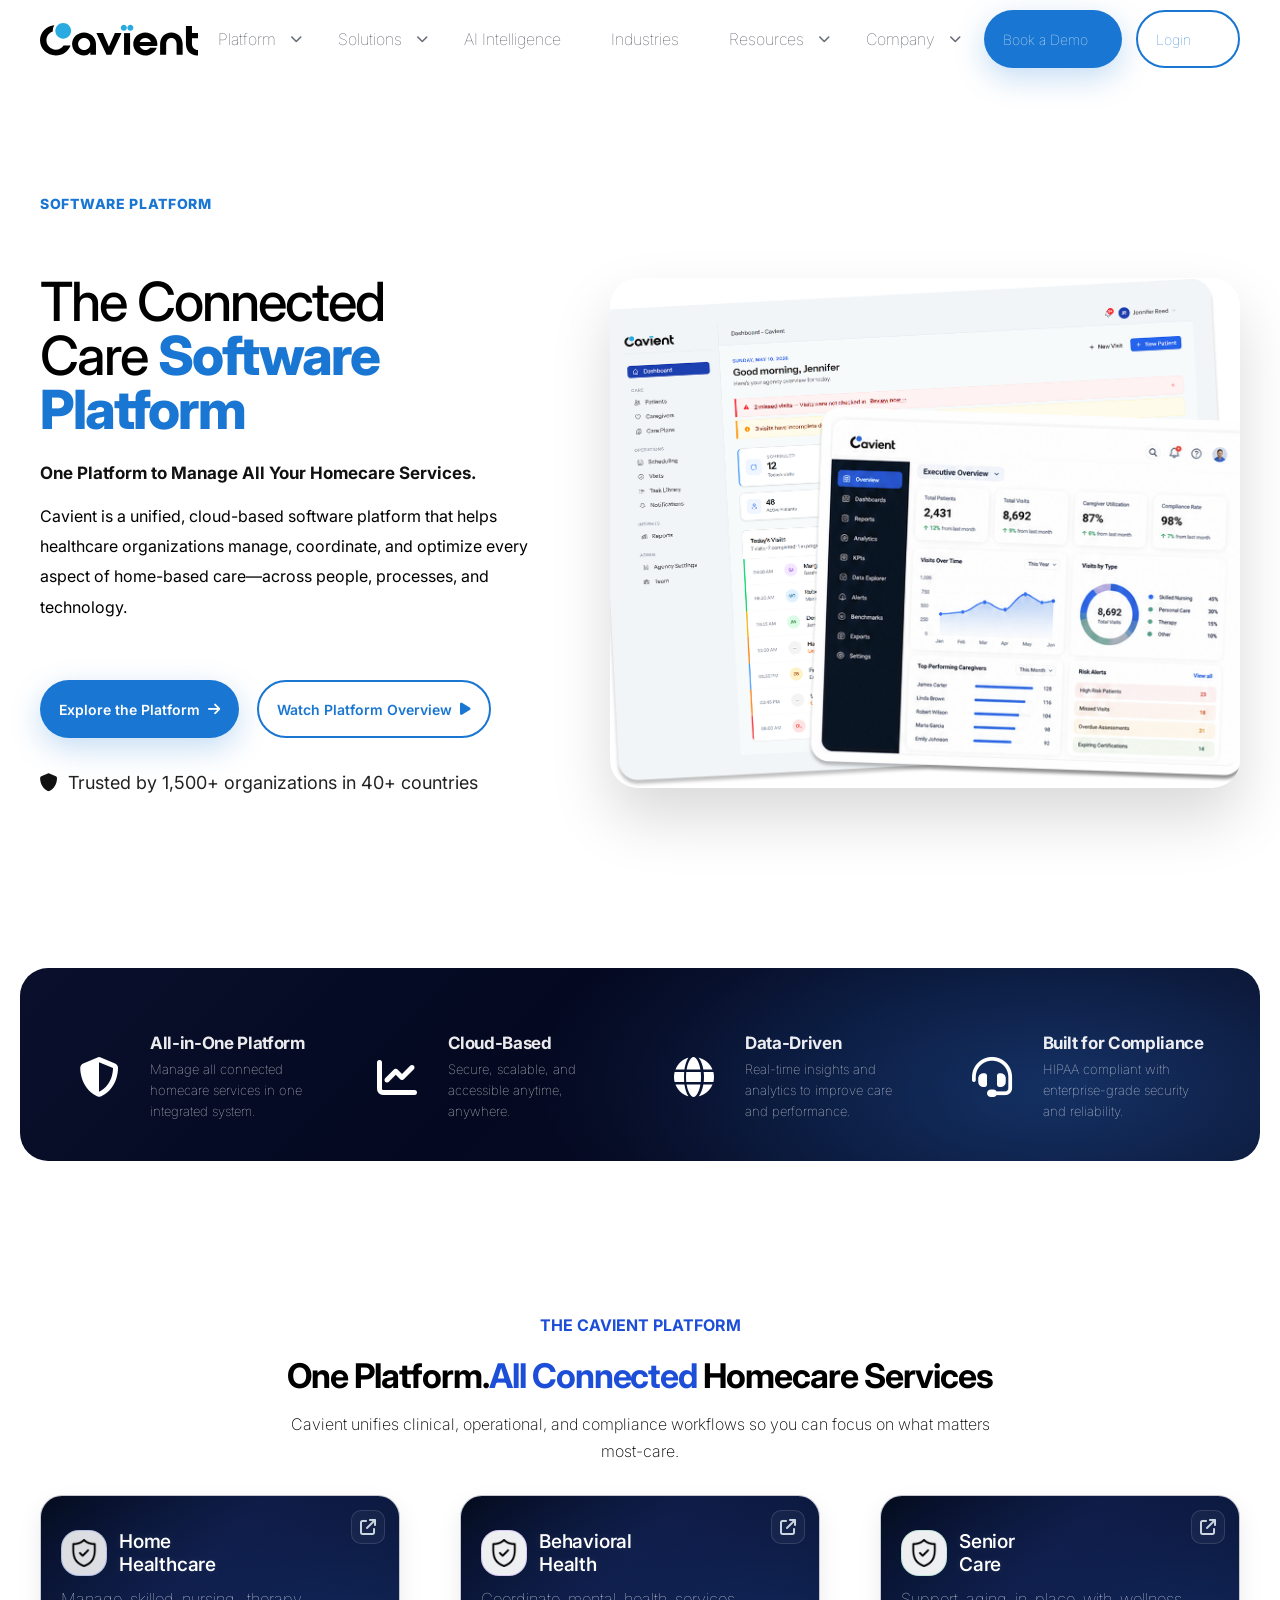
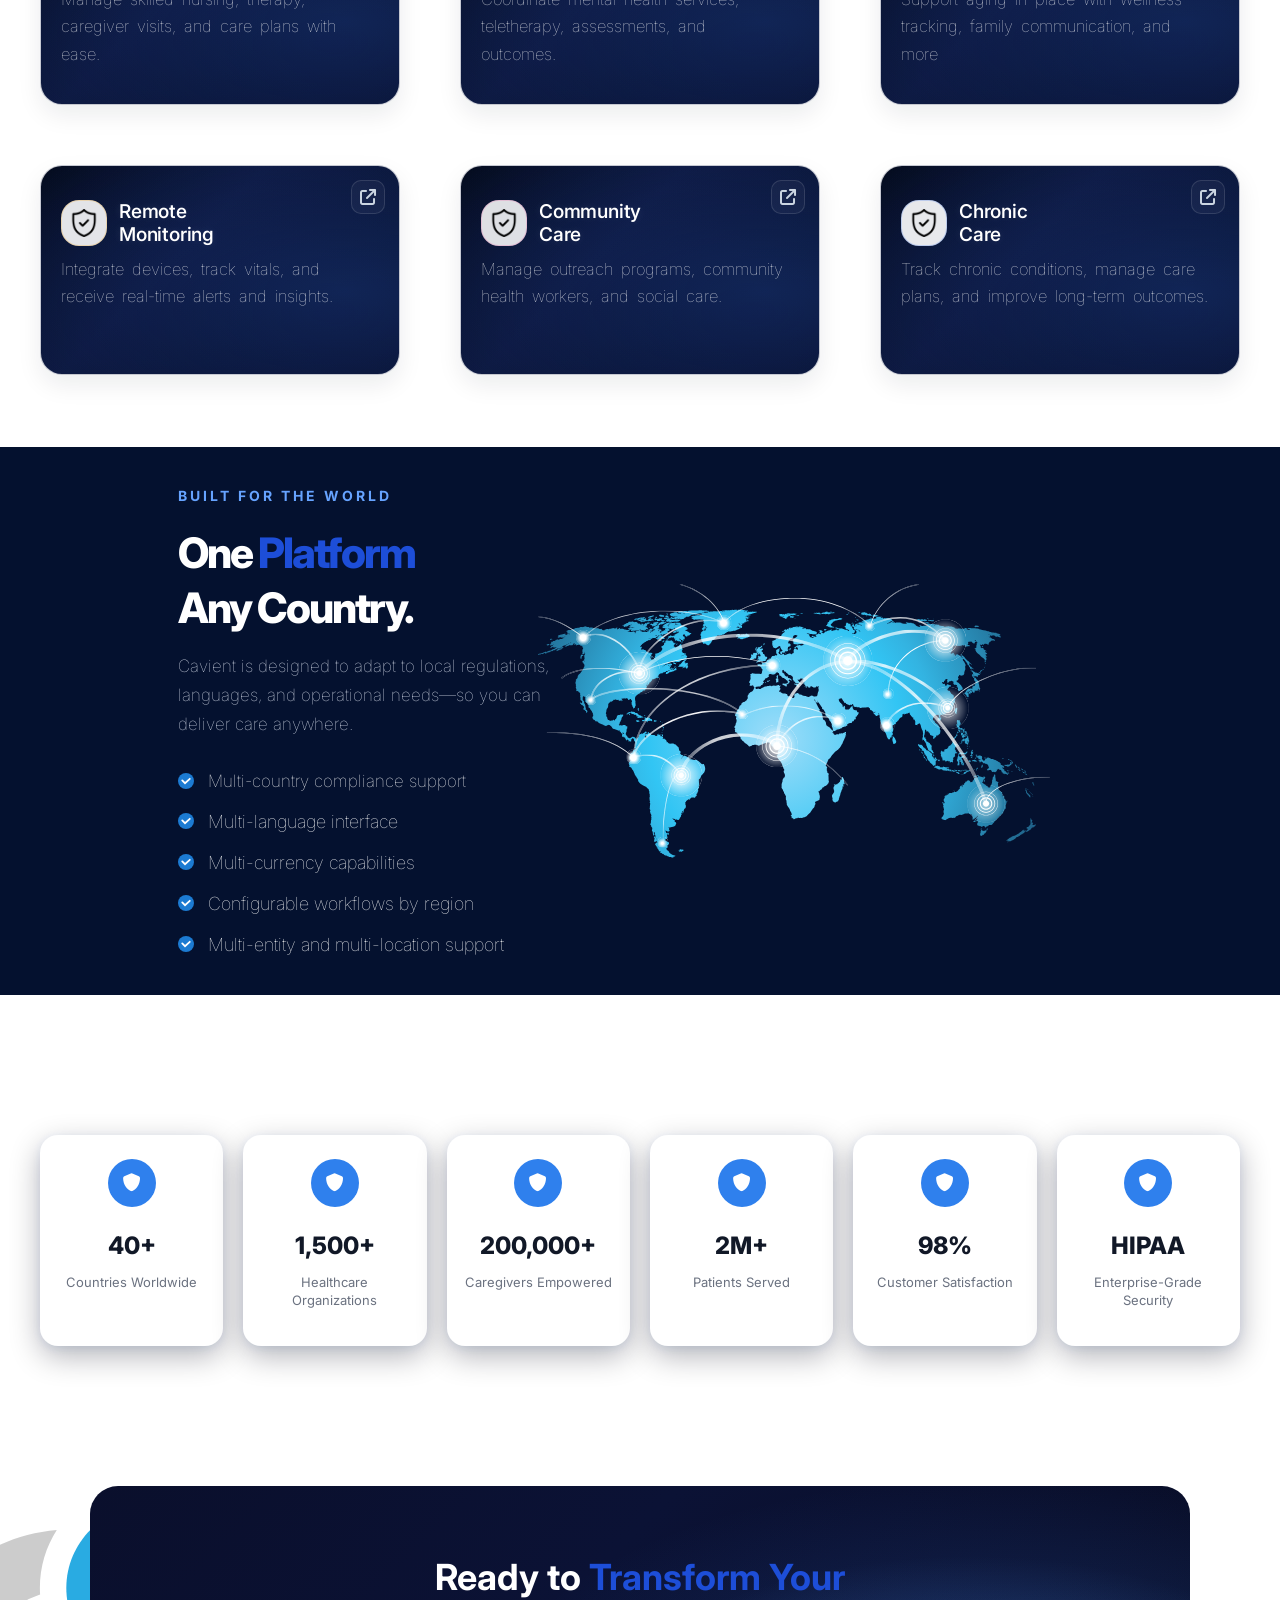
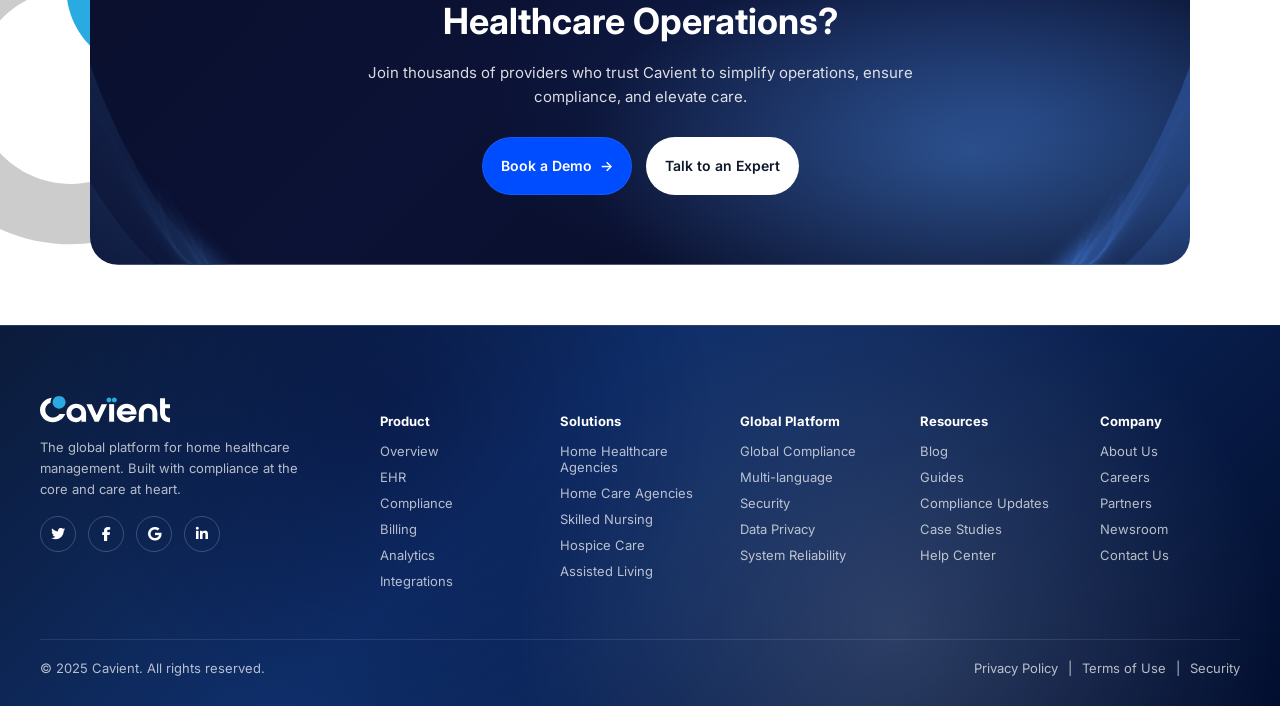
==== commit 6ef18881: "added CTA section and fixed buttons" ====
--- a/index.html
+++ b/index.html
@@ -314,7 +314,7 @@
   <div class="precontainer">
 
     <h2 class="premiumTrust__heading">
-      Trusted by home healthcare organizations worldwide
+      
     </h2>
 
     <div class="premiumTrust__grid">
@@ -322,32 +322,40 @@
       <div class="premiumTrust__item">
         <div class="premiumTrust__icon"><i class="fa-solid fa-shield-halved"></i></div>
         <div>
-          <div class="premiumTrust__title">Secure & Compliant</div>
-          <div class="premiumTrust__sub">Built to global standards</div>
+          <div class="premiumTrust__title" style="font-weight:700;font-size:17px;">All-in-One Platform</div>
+          <div class="premiumTrust__sub" >Manage all connected <br>
+homecare services in one <br>
+integrated system.</div>
         </div>
       </div>
 
       <div class="premiumTrust__item">
-        <div class="premiumTrust__icon"><i class="fa-solid fa-chart-line"></i></div>
+        <div class="premiumTrust__icon"><i class="fa-solid fa-chart-line"q></i></div>
         <div>
-          <div class="premiumTrust__title">Scalable</div>
-          <div class="premiumTrust__sub">Grow without limits</div>
+          <div class="premiumTrust__title" style="font-weight:700;font-size:17px;">Cloud-Based</div>
+          <div class="premiumTrust__sub" >Secure, scalable, and <br>
+accessible anytime, <br>
+anywhere.</div>
         </div>
       </div>
 
       <div class="premiumTrust__item">
         <div class="premiumTrust__icon"><i class="fa-solid fa-globe"></i></div>
         <div>
-          <div class="premiumTrust__title">Global Ready</div>
-          <div class="premiumTrust__sub">Works in any country</div>
+          <div class="premiumTrust__title" style="font-weight:700;font-size:17px;">Data-Driven</div>
+          <div class="premiumTrust__sub" >Real-time insights and <br>
+analytics to improve care <br>
+and performance.</div>
         </div>
       </div>
 
       <div class="premiumTrust__item">
         <div class="premiumTrust__icon"><i class="fa-solid fa-headset"></i></div>
         <div>
-          <div class="premiumTrust__title">Reliable Support</div>
-          <div class="premiumTrust__sub" >Here when you need us</div>
+          <div class="premiumTrust__title" style="font-weight:700;font-size:17px;">Built for Compliance</div>
+          <div class="premiumTrust__sub" >HIPAA compliant with <br>
+enterprise-grade security <br>
+and reliability.</div>
         </div>
       </div>
 
@@ -491,7 +499,7 @@
   </div>
 
   <p class="service-card__desc">
-    Manage outreach programs, community <br>
+    Manage outreach programs, community 
 health workers, and social care.
   </p>
 
@@ -518,7 +526,7 @@
   </div>
 
   <p class="service-card__desc">
-    Track chronic conditions, manage care <br>
+    Track chronic conditions, manage care 
 plans, and improve long-term outcomes.
   </p>
 
--- a/css/style.css
+++ b/css/style.css
@@ -814,6 +814,7 @@
 
   /* BRIGHTER TEXT */
   color:rgba(255,255,255,0.82);
+  word-spacing: 3px;
 
   line-height:1.65;
   font-weight:100;
@@ -1528,17 +1529,17 @@
 
 /* ICON CIRCLE */
 .premiumTrust__icon{
-  width: 38px;
-  height: 38px;
+  width: 78px;
+  height: 78px;
   border-radius: 12px;
 
   display: flex;
   align-items: center;
   justify-content: center;
 
-  background: rgba(255,255,255,0.08);
+
   color: #fff;
-  font-size: 16px;
+  font-size: 40px;
 }
 
 /* TEXT */
@@ -1550,7 +1551,8 @@
 
 .premiumTrust__sub{
   font-size: 12px;
-  color: rgba(255,255,255,0.65);
+  font-weight: 100;
+  color: whitesmoke;
 }
 
 .premiumTrust__icon--growth{background:rgba(37,99,235,.10); border-color:rgba(37,99,235,.22);}
@@ -1566,8 +1568,8 @@
 
 .premiumTrust__sub{
   margin-top:6px;
-  font-weight:700;
-  color:var(--muted);
+  font-weight:100;
+  
   line-height:1.6;
   font-size:13px;
 }
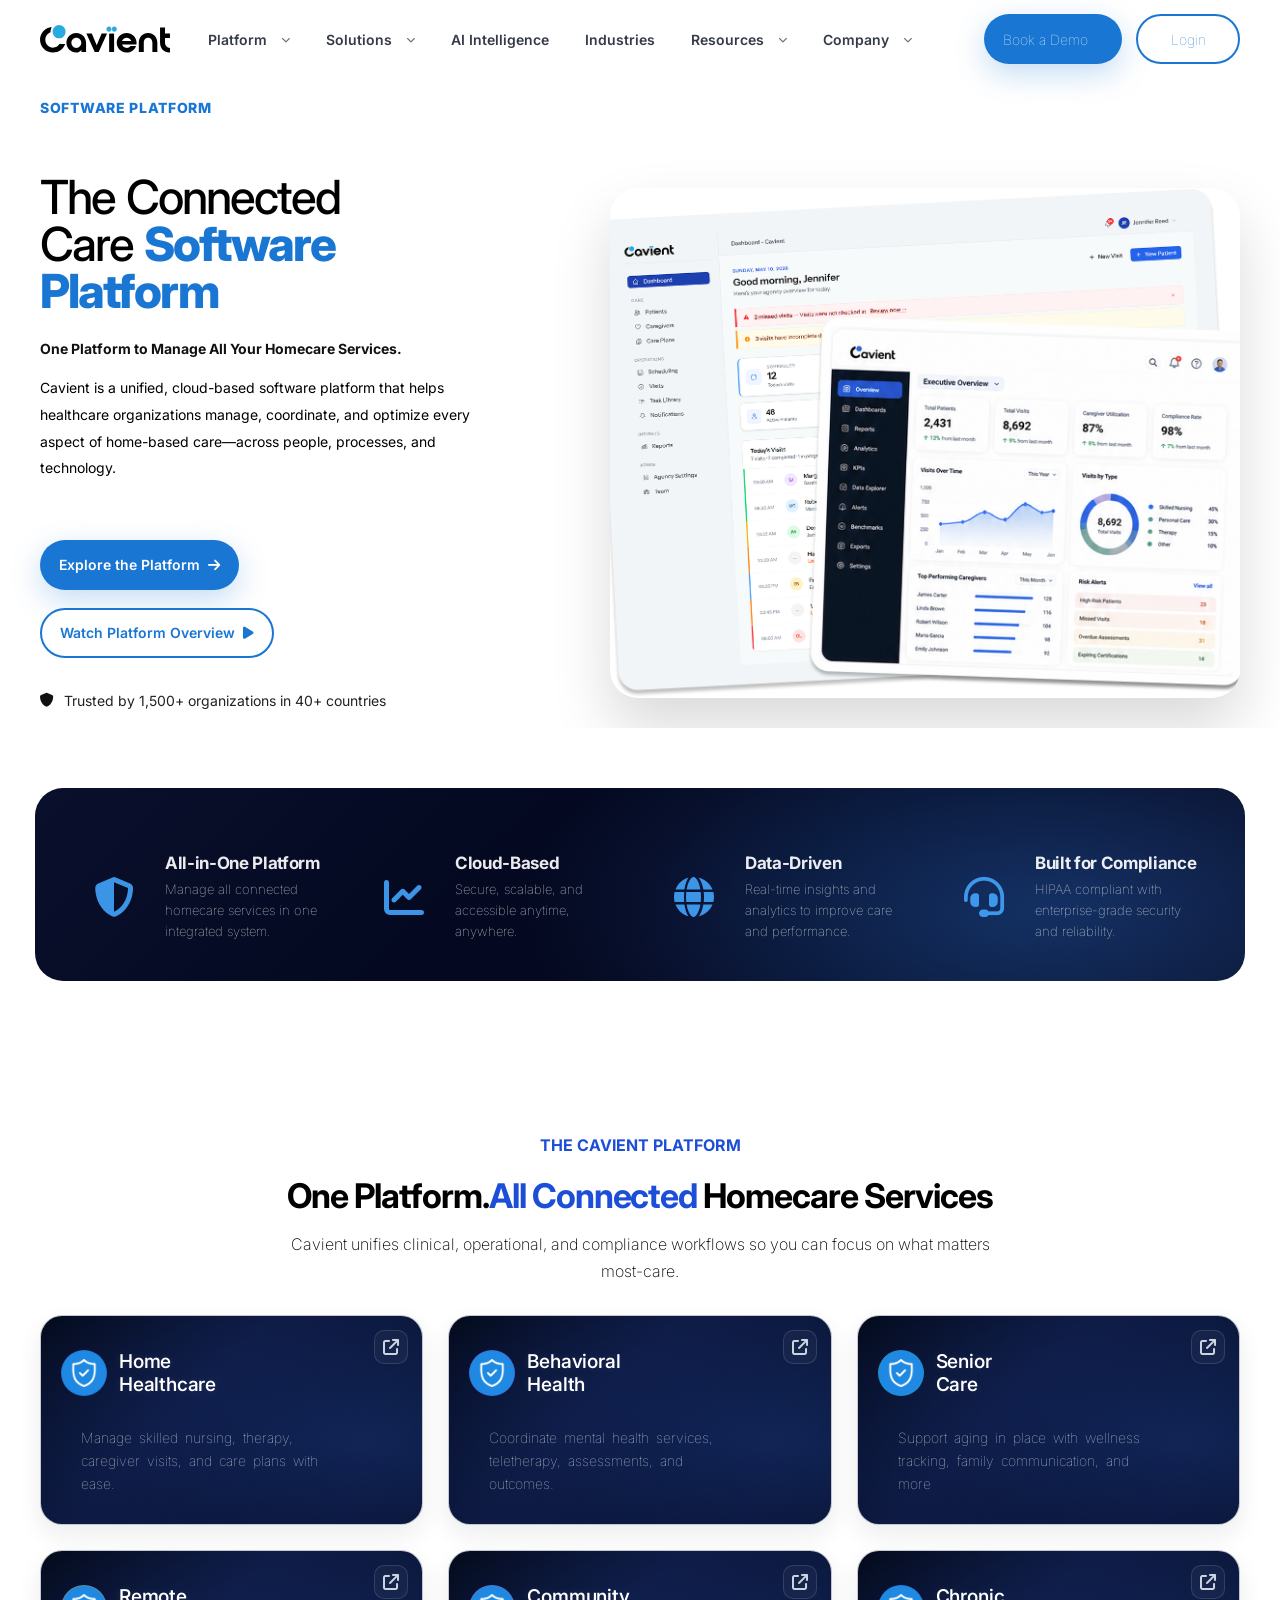
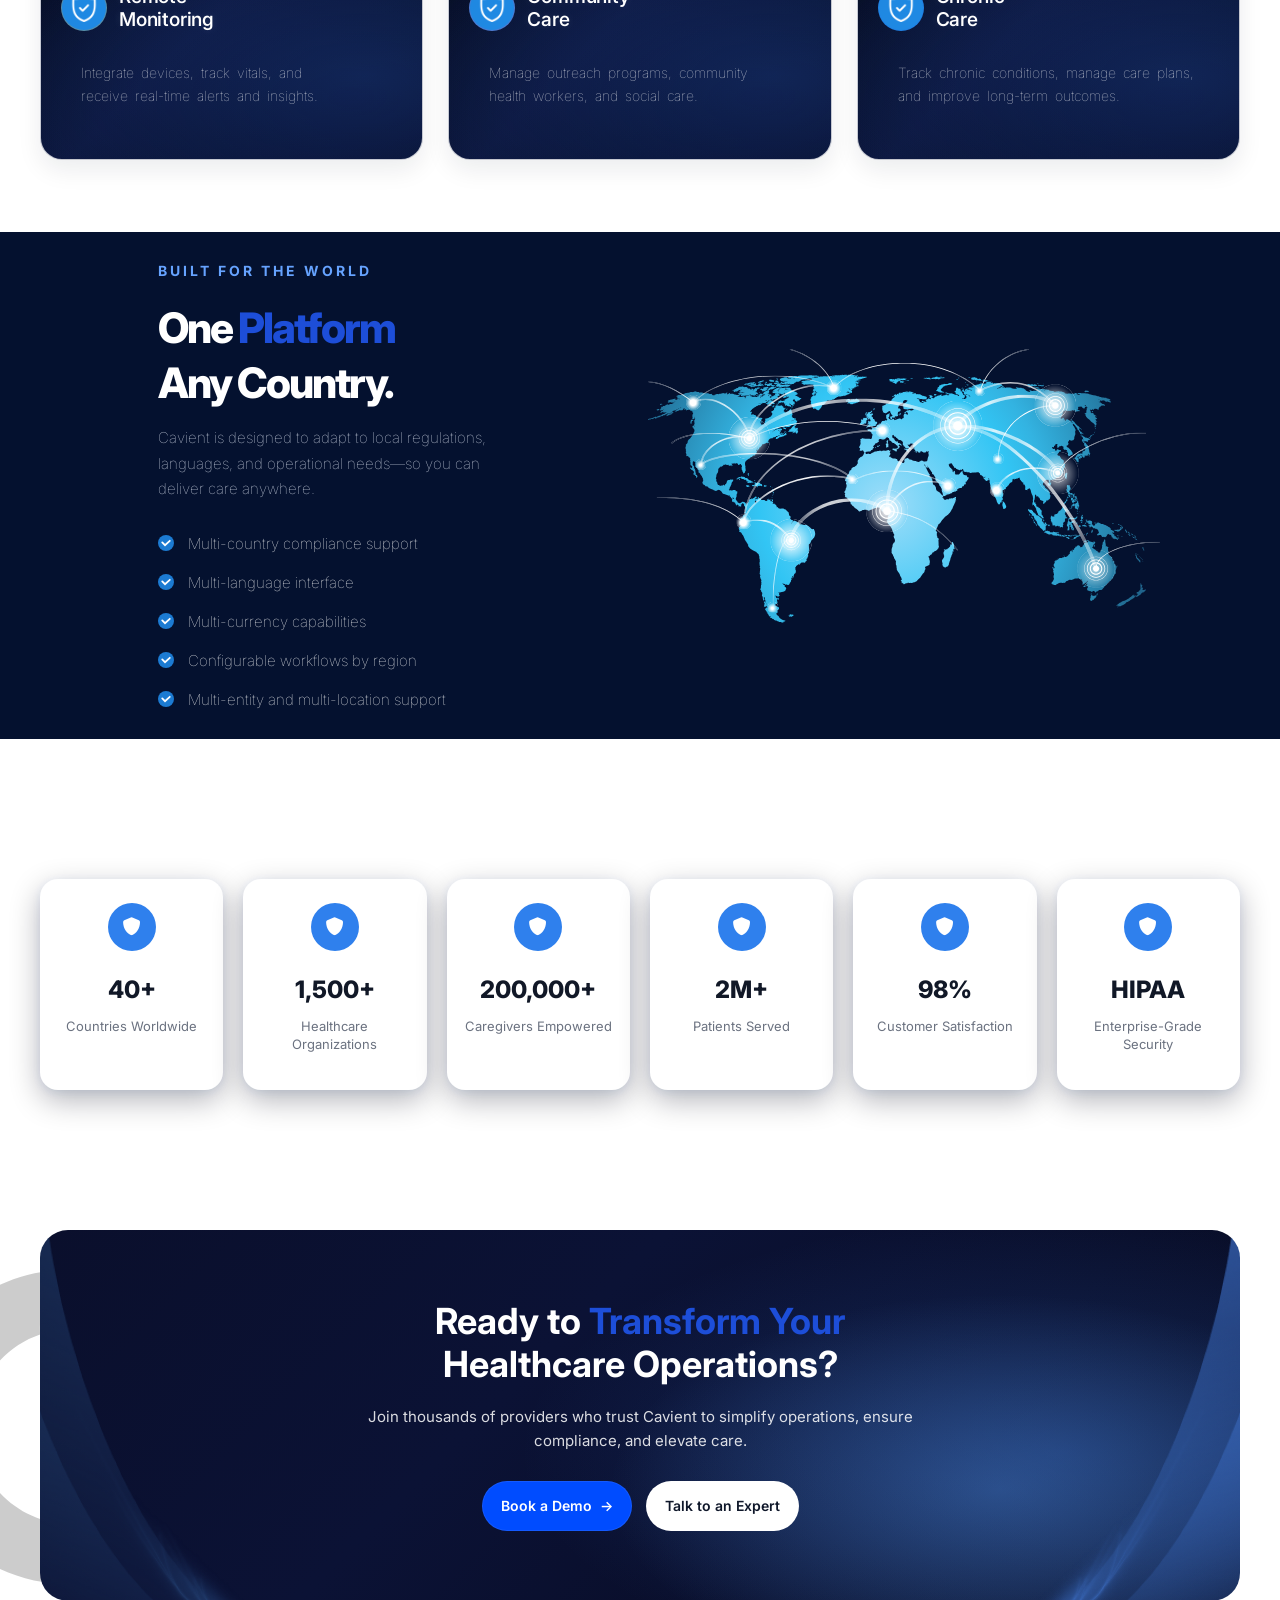
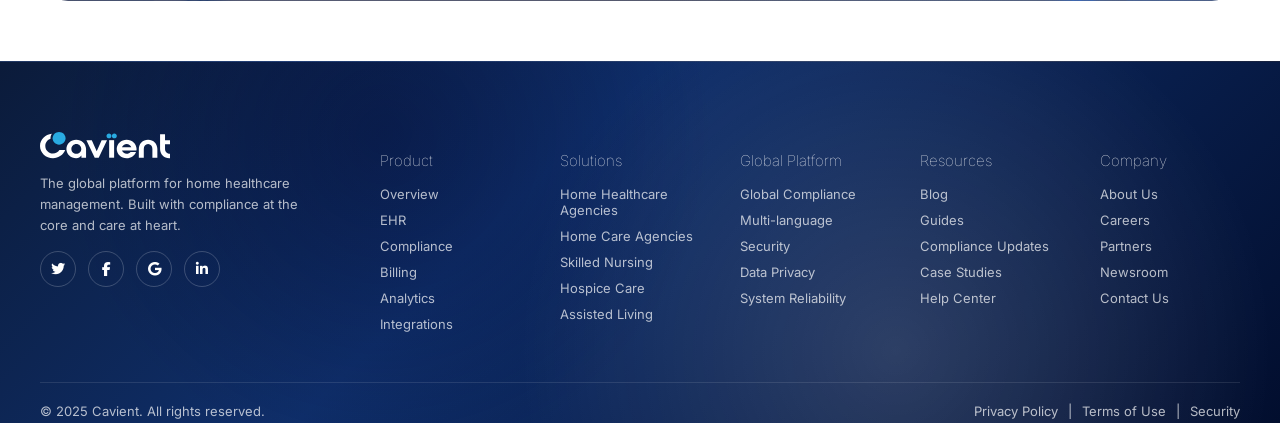
==== commit 59ad7227: "Updated navbar responsiveness" ====
--- a/index.html
+++ b/index.html
@@ -43,7 +43,7 @@
     <div class="container header__inner">
       <a class="brand" href="#home" aria-label="Caviient home">
         
-          <img class="brand__logo"  src="logo.svg" alt="" />
+          <img class="brand__logo" style="width:130px;" src="logo.svg" alt="" />
         
         
       </a>
@@ -51,8 +51,8 @@
 
       <nav class="nav" aria-label="Primary navigation">
         <div class="nav-dd" data-dd="product">
-          <button class="nav__link nav-dd__trigger" type="button" data-dd-trigger="product" aria-haspopup="menu" aria-expanded="false">
-            Platform <i class="fa-solid fa-chevron-down" aria-hidden="true" style="margin-left:8px; font-size:12px; opacity:.75;"></i>
+          <button class="nav__link nav-dd__trigger" type="button" data-dd-trigger="product" aria-haspopup="menu" aria-expanded="false" style="font-size:14px;font-weight:600;">
+            Platform <i class="fa-solid fa-chevron-down" aria-hidden="true" style="margin-left:8px; font-size:9px; opacity:.75;"></i>
           </button>
           <div class="nav-dd__menu" role="menu" aria-label="Product menu">
             <div class="nav-dd__grid">
@@ -69,8 +69,8 @@
         </div>
 
         <div class="nav-dd" data-dd="solutions">
-          <button class="nav__link nav-dd__trigger" type="button" data-dd-trigger="solutions" aria-haspopup="menu" aria-expanded="false">
-            Solutions <i class="fa-solid fa-chevron-down" aria-hidden="true" style="margin-left:8px; font-size:12px; opacity:.75;"></i>
+          <button class="nav__link nav-dd__trigger" type="button" data-dd-trigger="solutions" aria-haspopup="menu" aria-expanded="false" style="font-size:14px;font-weight:600;">
+            Solutions <i class="fa-solid fa-chevron-down" aria-hidden="true" style="margin-left:8px; font-size:9px; opacity:.75;"></i>
           </button>
           <div class="nav-dd__menu" role="menu" aria-label="Solutions menu">
             <div class="nav-dd__grid">
@@ -87,15 +87,15 @@
         </div>
 
         <div class="nav-dd" data-dd="ai-intelligence">
-          <button class="nav__link nav-dd__trigger" type="button" data-dd-trigger="ai-intelligence" aria-haspopup="menu" aria-expanded="false">
-            AI Intelligence <i aria-hidden="true" style="margin-left:8px; font-size:12px; opacity:.75;"></i>
+          <button class="nav__link nav-dd__trigger" type="button" data-dd-trigger="ai-intelligence" aria-haspopup="menu" aria-expanded="false" style="font-size:14px;font-weight:600;">
+            AI Intelligence
           </button>
           
         </div>
 
         <div class="nav-dd" data-dd="industries">
-          <button class="nav__link nav-dd__trigger" type="button" data-dd-trigger="industries" aria-haspopup="menu" aria-expanded="false">
-            Industries <i aria-hidden="true" style="margin-left:8px; font-size:12px; opacity:.75;"></i>
+          <button class="nav__link nav-dd__trigger" type="button" data-dd-trigger="industries" aria-haspopup="menu" aria-expanded="false" style="font-size:14px;font-weight:600;">
+            Industries 
           </button>
           <div class="nav-dd__menu" role="menu" aria-label="Industries menu">
             
@@ -103,8 +103,8 @@
         </div>
 
         <div class="nav-dd" data-dd="resources">
-          <button class="nav__link nav-dd__trigger" type="button" data-dd-trigger="resources" aria-haspopup="menu" aria-expanded="false">
-            Resources <i class="fa-solid fa-chevron-down" aria-hidden="true" style="margin-left:8px; font-size:12px; opacity:.75;"></i>
+          <button class="nav__link nav-dd__trigger" type="button" data-dd-trigger="resources" aria-haspopup="menu" aria-expanded="false" style="font-size:14px;font-weight:600;">
+            Resources <i class="fa-solid fa-chevron-down" aria-hidden="true" style="margin-left:8px; font-size:9px; opacity:.75;"></i>
           </button>
           <div class="nav-dd__menu" role="menu" aria-label="Resources menu">
             <div class="nav-dd__grid">
@@ -117,8 +117,8 @@
         </div>
 
         <div class="nav-dd" data-dd="company">
-          <button class="nav__link nav-dd__trigger" type="button" data-dd-trigger="company" aria-haspopup="menu" aria-expanded="false">
-            Company <i class="fa-solid fa-chevron-down" aria-hidden="true" style="margin-left:8px; font-size:12px; opacity:.75;"></i>
+          <button class="nav__link nav-dd__trigger" type="button" data-dd-trigger="company" aria-haspopup="menu" aria-expanded="false" style="font-size:14px;font-weight:600;">
+            Company <i class="fa-solid fa-chevron-down" aria-hidden="true" style="margin-left:8px; font-size:9px; opacity:.75;"></i>
           </button>
           <div class="nav-dd__menu" role="menu" aria-label="Company menu">
             <div class="nav-dd__grid">
@@ -138,7 +138,9 @@
           <span class="btn__demo">Book a Demo</span>
         </a>
         <a href="login.html" class="btn btn--outline" data-underline>
-          <span class="btn__login">Login</span>
+          <span class="btn__login" style="display:flex;
+  align-items:center;
+  justify-content:center;">Login</span>
         </a>
 
         <button class="hamburger" type="button" aria-label="Open menu" data-hamburger>
@@ -256,16 +258,16 @@
         SOFTWARE PLATFORM
       </span>
 
-      <h1 class="hero__title" style="font-weight:500;font-size:54px;">
+      <h1 class="hero__title" style="font-weight:500;font-size:47px;word-spacing:2px;">
         The Connected <br>
         Care <span style="font-weight:800">Software <br> Platform</span>
       </h1>
 
-      <h3 class="hero__subtitle" style="font-size:17px;">
+      <h3 class="hero__subtitle" style="font-size:14px;">
         One Platform to Manage All Your Homecare Services.
       </h3>
 
-      <p class="hero__desc" style="font-size:16px;color:black;">
+      <p class="hero__desc" style="font-size:14px;color:black;">
         Cavient is a unified, cloud-based software platform that helps healthcare organizations manage, coordinate, and optimize every aspect of home-based care—across people, processes, and technology.
       </p>
 
@@ -283,7 +285,7 @@
 
       </div>
 
-      <div class="hero__trusted">
+      <div class="hero__trusted" style="font-size:14px;">
         <i class="fa-solid fa-shield"></i>
         Trusted by 1,500+ organizations in 40+ countries
       </div>
@@ -549,7 +551,7 @@
             Any Country.
         </h2>
 
-        <p class="description" style="font-weight:100;font-size:17px;">
+        <p class="description" style="font-weight:100;">
             Cavient is designed to adapt to local regulations,<br>
             languages, and operational needs—so you can<br> deliver
             care anywhere.
@@ -559,27 +561,27 @@
 
             <div class="feature-item">
                 <div class="check-icon"><img src="tick.svg" alt="tick"></div>
-                <span style="font-size:18px; font-weight:70;font-size:17px;">Multi-country compliance support</span>
+                <span style="font-weight:70;font-size:15px;">Multi-country compliance support</span>
             </div>
 <br>
             <div class="feature-item">
                 <div class="check-icon"><img src="tick.svg" alt="tick"></div>
-                <span style="font-size:18px; font-weight:70;">Multi-language interface</span>
+                <span style="font-size:15px; font-weight:70;">Multi-language interface</span>
             </div>
 <br>
             <div class="feature-item">
                 <div class="check-icon"><img src="tick.svg" alt="tick"></div>
-                <span style="font-size:18px; font-weight:70;">Multi-currency capabilities</span>
+                <span style="font-size:15px; font-weight:70;">Multi-currency capabilities</span>
             </div>
 <br>
             <div class="feature-item">
                 <div class="check-icon"><img src="tick.svg" alt="tick"></div>
-                <span style="font-size:18px; font-weight:70;">Configurable workflows by region</span>
+                <span style="font-size:15px; font-weight:70;">Configurable workflows by region</span>
             </div>
 <br>
             <div class="feature-item">
                 <div class="check-icon"><img src="tick.svg" alt="tick"></div>
-                <span style="font-size:18px; font-weight:70;">Multi-entity and multi-location support</span>
+                <span style="font-size:15px; font-weight:70;">Multi-entity and multi-location support</span>
             </div>
 
         </div>
@@ -671,9 +673,9 @@
 
     <!-- BRAND -->
     <div class="footer__brand">
-      <img src="whitelogo.svg" class="footer__logo" />
-
-      <p class="footer__text">
+      <img src="whitelogo.svg" style="width:130px;" class="footer__logo" />
+
+      <p class="footer__text" style="font-size:13px">
         The global platform for home healthcare management.
         Built with compliance at the core and care at heart.
       </p>
--- a/css/style.css
+++ b/css/style.css
@@ -144,7 +144,7 @@
   }
 }
 .header__inner{
-  height:78px; display:flex; align-items:center; justify-content:space-between; gap:16px;
+  height:78px; display:flex; align-items:center; justify-content:space-between; gap:34px;
 }
 .brand{
   display: flex;
@@ -180,6 +180,7 @@
   gap: 6px;
 }
 
+
 .nav__link::after{
   content:"";
   position:absolute; left:0; right:0; bottom:3px;
@@ -288,7 +289,6 @@
   position:relative;
   overflow:hidden;
   background:transparent;
-  padding:90px 0;
   
 }
 
@@ -325,7 +325,7 @@
 ========================= */
 
 .hero__content{
-  width:42%;
+  width:37%;
 }
 
 .hero__label{
@@ -496,9 +496,7 @@
 
 @media(max-width:991px){
 
-  .hero{
-    padding:70px 0;
-  }
+  
 
   .hero__wrapper{
     flex-direction:column;
@@ -537,9 +535,7 @@
 
 @media(max-width:768px){
 
-  .hero{
-    padding:50px 0;
-  }
+  
 
   .hero__title{
     font-size:38px;
@@ -664,7 +660,7 @@
 .services-grid{
   display:grid;
   grid-template-columns:repeat(3, 1fr);
-  gap:60px;
+  gap:25px;
   margin-top:30px;
 }
 
@@ -719,8 +715,8 @@
 .service-card__icon{
   width:46px;
   height:46px;
-  border-radius:18px;
-  
+  border-radius:23px;
+ 
   display:grid;
   place-items:center;
   border:1px solid rgba(229,231,235,.9);
@@ -732,7 +728,9 @@
 .service-card__icon-img{
   width:28px;
   height:28px;
+ 
   object-fit:contain;
+    filter: brightness(0) invert(1);
   display:block;
 }
 
@@ -780,12 +778,12 @@
   color:#fff;
   transform:scale(1.05);
 }
-.service-card__icon--blue{background:rgba(255, 255, 255, 0.858); color:var(--primary); border-color:rgba(29,78,216,.22)}
-.service-card__icon--purple{background:rgba(255, 255, 255, 0.933); color:var(--purple); border-color:rgba(124,58,237,.22)}
-.service-card__icon--green{background:rgba(255, 255, 255, 0.932); color:var(--success); border-color:rgba(16,185,129,.22)}
-.service-card__icon--orange{background:rgba(254, 254, 254, 0.892); color:var(--orange); border-color:rgba(245,158,11,.25)}
-.service-card__icon--pink{background:rgba(255, 255, 255, 0.868); color:var(--pink); border-color:rgba(236,72,153,.22)}
-.service-card__icon--cyan{background:rgba(255, 255, 255, 0.905); color:rgba(37,99,235,.95); border-color:rgba(37,99,235,.22)}
+.service-card__icon--blue{background:rgba(36, 157, 255, 0.858); color:var(--primary); border-color:rgba(29,78,216,.22)}
+.service-card__icon--purple{background:rgba(36, 157, 255, 0.858); color:var(--purple); border-color:rgba(124,58,237,.22)}
+.service-card__icon--green{background:rgba(36, 157, 255, 0.858); color:var(--success); border-color:rgba(16,185,129,.22)}
+.service-card__icon--orange{background:rgba(36, 157, 255, 0.858); color:var(--orange); border-color:rgba(245,158,11,.25)}
+.service-card__icon--pink{background:rgba(36, 157, 255, 0.858); color:var(--pink); border-color:rgba(236,72,153,.22)}
+.service-card__icon--cyan{background:rgba(36, 157, 255, 0.858); color:rgba(37,99,235,.95); border-color:rgba(37,99,235,.22)}
 
 .service-card__title{margin:0; font-size:16px; font-weight:900; letter-spacing:-.01em;}
 .service-card__desc{margin:10px 0 0; color:var(--muted); line-height:1.65; font-weight:600; font-size:13.5px}
@@ -815,10 +813,11 @@
   /* BRIGHTER TEXT */
   color:rgba(255,255,255,0.82);
   word-spacing: 3px;
+  padding: 20px;
 
   line-height:1.65;
   font-weight:100;
-  font-size:16.5px;
+  font-size:14px;
 }
 
 /* LINK */
@@ -863,7 +862,7 @@
 
 .description{
     color:#e2e8f5;
-    font-size:20px;
+    font-size:15px;
     line-height:1.7;
     margin-bottom:32px;
     max-width:650px;
@@ -903,7 +902,7 @@
 
 
 .left-content{
-  margin-left: 120px;
+  margin-left: 100px;
 }
 
 .global-section{
@@ -914,7 +913,7 @@
   margin: 0 auto 60px auto;
 
   min-height: 320px;
-  padding: clamp(24px, 3.2vw, 40px) clamp(18px, 4.5vw, 60px);
+  padding: clamp(10px, 3.2vw, 30px) clamp(18px, 4.5vw, 60px);
 
   display: flex;
   align-items: center;
@@ -928,7 +927,7 @@
   background-size: clamp(260px, 40vw, 620px);
 
   /* Keep background decoration aligned with the text block */
-  background-position: calc(100% - clamp(110px, 18vw, 250px)) center;
+  background-position: calc(100% - clamp(110px, 18vw, 120px)) center;
 
   background-repeat: no-repeat;
 
@@ -1077,6 +1076,9 @@
     grid-template-columns: repeat(2, 1fr);
   }
 }
+
+
+
 /* Footer */
 .footer{
   background: radial-gradient(
@@ -1091,7 +1093,7 @@
     ),
     linear-gradient(135deg, #0b1b3a 0%, #0f2f6b 40%, #020e2e 100%);
   color:white;
-  padding:70px 0 30px;
+  padding:70px 0 4px;
   border-top:1px solid rgba(255,255,255,0.08);
 }
 
@@ -1145,14 +1147,16 @@
 
 /* COLUMNS */
 .footer__cols{
+  
   display:grid;
   grid-template-columns:repeat(5,1fr);
   gap:40px;
 }
 
 .footer__cols h4{
-  font-size:13px;
-  margin-bottom:14px;
+  font-size:15px;
+  margin-bottom:16px;
+  font-weight: 100;
 }
 
 .footer__cols a{
@@ -1322,7 +1326,77 @@
   .pricing-grid{grid-template-columns:repeat(2, 1fr)}
   .team-grid{grid-template-columns:repeat(2, 1fr)}
   .resources-grid{grid-template-columns:repeat(2, 1fr)}
-}
+
+  /* Navbar: prevent collisions on tablets before hamburger kicks in */
+  .site-header .header__inner{gap:18px;}
+  .header__actions{gap:10px;}
+
+  .nav{
+    gap:14px;
+    min-width:0;
+    flex: 1 1 auto;
+    overflow: hidden;
+  }
+
+  /* Make nav items shrink safely and avoid hard wrapping */
+  .nav__link{
+    padding-left:0;
+    padding-right:0;
+    white-space:nowrap;
+    flex: 0 1 auto;
+    min-width:0;
+  }
+  .nav-dd{flex:0 1 auto; min-width:0;}
+  .nav-dd__trigger{padding:6px 2px; font-size:13px; white-space:nowrap; min-width:0;}
+
+  /* Dropdown trigger underline doesn't affect layout */
+}
+
+/* Switch to hamburger earlier so links never get cramped */
+@media (max-width: 900px){
+  .nav-dd__menu{left:0; right:0; margin:0; transform:none;}
+  .nav-dd__menu{position:static; width:100%;}
+
+  .nav{display:none}
+
+  /* Keep actions tidy on tablet */
+  .header__actions{gap:8px;}
+  .header__actions .btn--primary{display:none}
+  .header__actions .btn--outline{display:none}
+
+  .nav-dd__item{font-weight:200;}
+  .mobile-dd__item{font-weight:200;}
+
+  .hamburger{display:inline-flex}
+
+  /* Mobile: show a scrollable panel while keeping responsiveness */
+  .mobile-menu{display:block; height:0; overflow:hidden; transition:height .28s ease;}
+  .mobile-menu--open{height:70vh; max-height:520px; overflow:auto;}
+  .mobile-menu__panel{padding:14px 0;}
+  .mobile-menu__links{display:flex; flex-direction:column; gap:12px; padding:10px 0;}
+  .mobile-menu__actions{display:flex; flex-direction:column; gap:10px;}
+  .mobile-menu__actions .btn{width:100%}
+
+  /* Also ensure dropdown menus fit on smaller screens */
+  .nav-dd__menu{min-width:0; width:100%;}
+  .nav-dd__grid{grid-template-columns:1fr;}
+
+  /* Required: stack/one-column layout */
+  .services-grid{grid-template-columns:1fr;}
+  .stats-grid{grid-template-columns:1fr;}
+  .highlight-strip{grid-template-columns:1fr;}
+  .premiumTrust__grid{grid-template-columns:1fr;}
+  .testimonials-grid{grid-template-columns:1fr;}
+  .pricing-grid{grid-template-columns:1fr;}
+  .team-grid{grid-template-columns:1fr;}
+  .resources-grid{grid-template-columns:1fr;}
+  .contact-grid{grid-template-columns:1fr;}
+
+  /* Typography scaling */
+  .hero__title{font-size:32px;}
+  .section-head__title{font-size:28px;}
+}
+
 
 @media (max-width: 768px){
   .nav-dd__menu{left:0; right:0; margin:0; transform:none;}
@@ -1461,6 +1535,13 @@
     flex-wrap: wrap; /* important */
   }
 
+  /* Ensure action buttons don't shrink awkwardly */
+  .header__actions .btn{
+    flex: 0 0 auto;
+    white-space: nowrap;
+    min-width: 0;
+  }
+
   .btn {
     font-size: 12px;       /* smaller text */
     padding: 6px 10px;     /* smaller button */
@@ -1474,6 +1555,7 @@
 
 }
 
+
 /* ---------------- Added sections: Testimonials / Pricing / FAQ / Contact / Team / Resources ---------------- */
 
 /* Premium trusted features (single horizontal card) */
@@ -1483,7 +1565,7 @@
 
 /* DARK PILL CONTAINER */
 .precontainer{
-  max-width: 1400px;
+  max-width: 1210px;
   margin: 0 auto;
   padding: 30px 40px;
   
@@ -1538,7 +1620,7 @@
   justify-content: center;
 
 
-  color: #fff;
+  color: #43a7ffe1;
   font-size: 40px;
 }
 
@@ -1550,7 +1632,7 @@
 }
 
 .premiumTrust__sub{
-  font-size: 12px;
+  font-size: 14px;
   font-weight: 100;
   color: whitesmoke;
 }
@@ -1762,7 +1844,7 @@
 }
 
 .cta-container{
-  max-width: 1100px;
+  max-width: 1200px;
   margin: auto;
   min-height: 320px;
 
@@ -1827,6 +1909,7 @@
   display: inline-flex;
   align-items: center;
   gap: 8px;
+  height: 50px;
 }
 
 /* PRIMARY BUTTON */
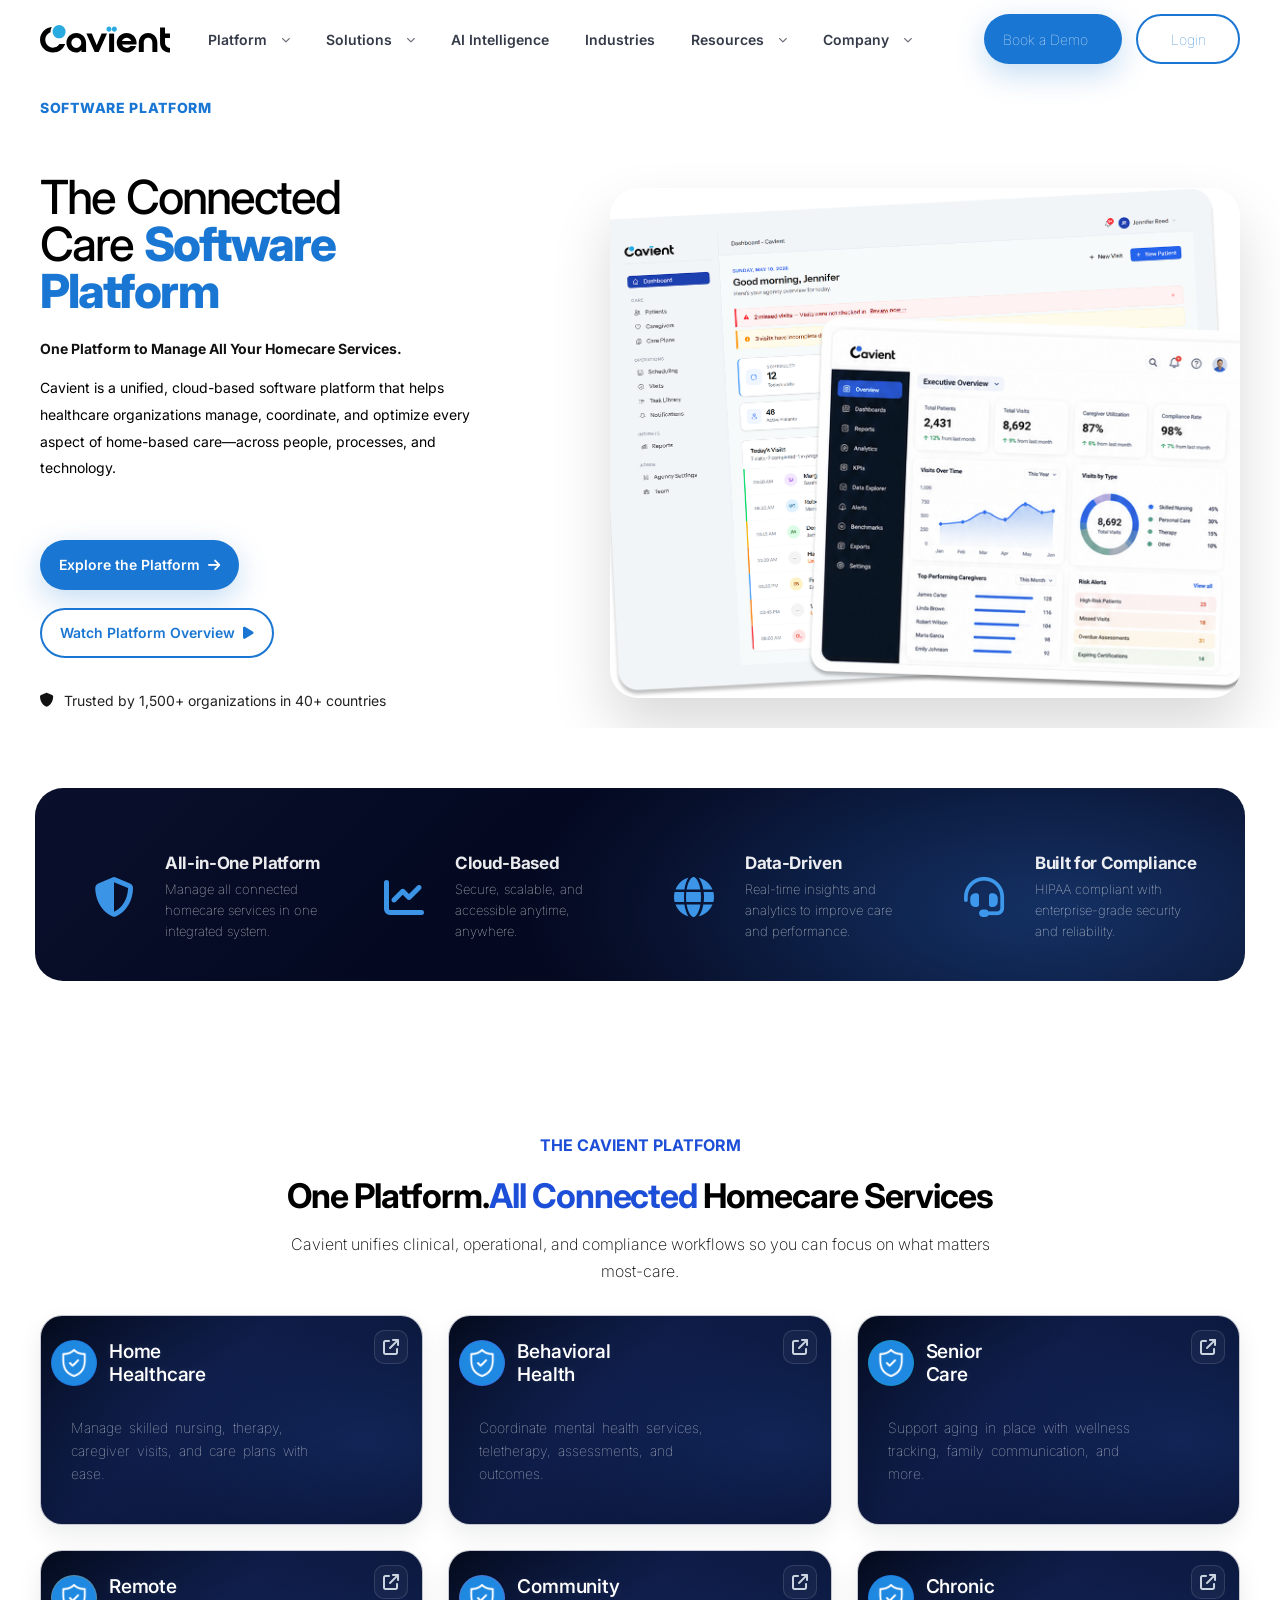
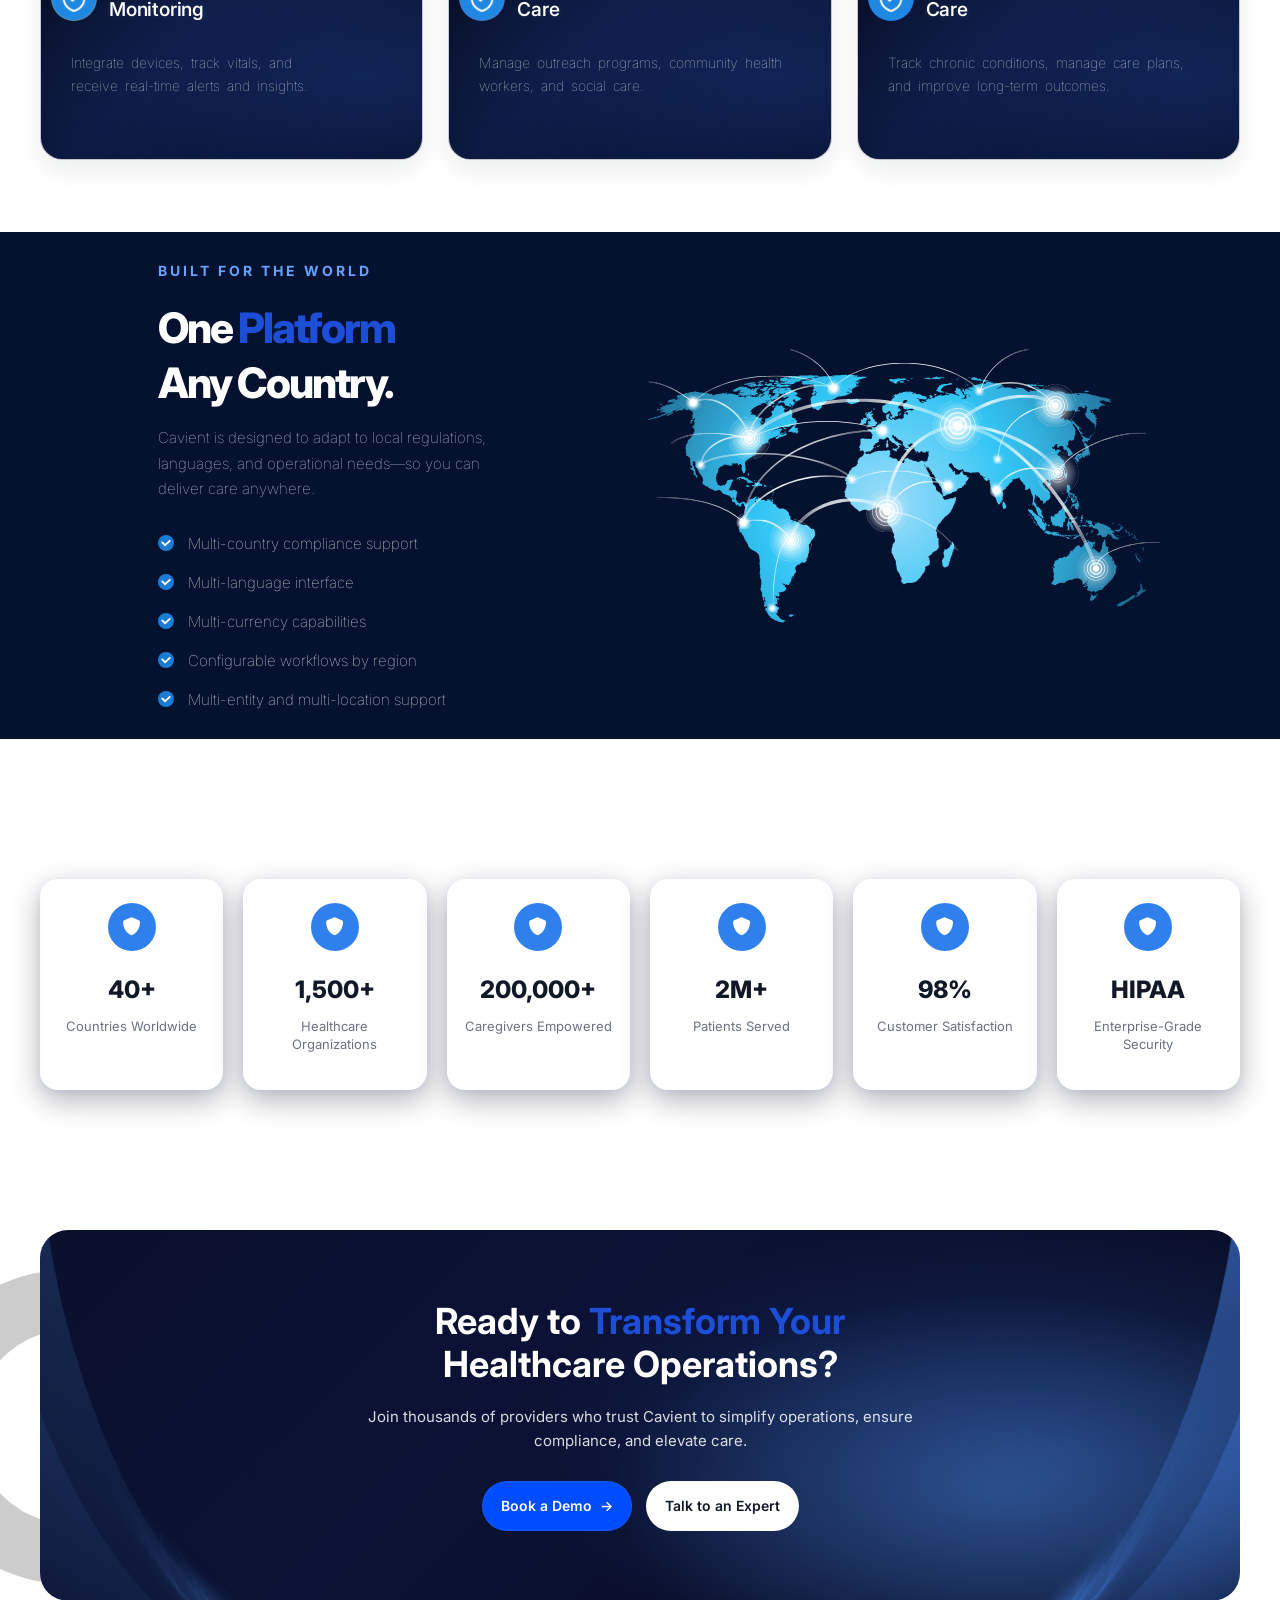
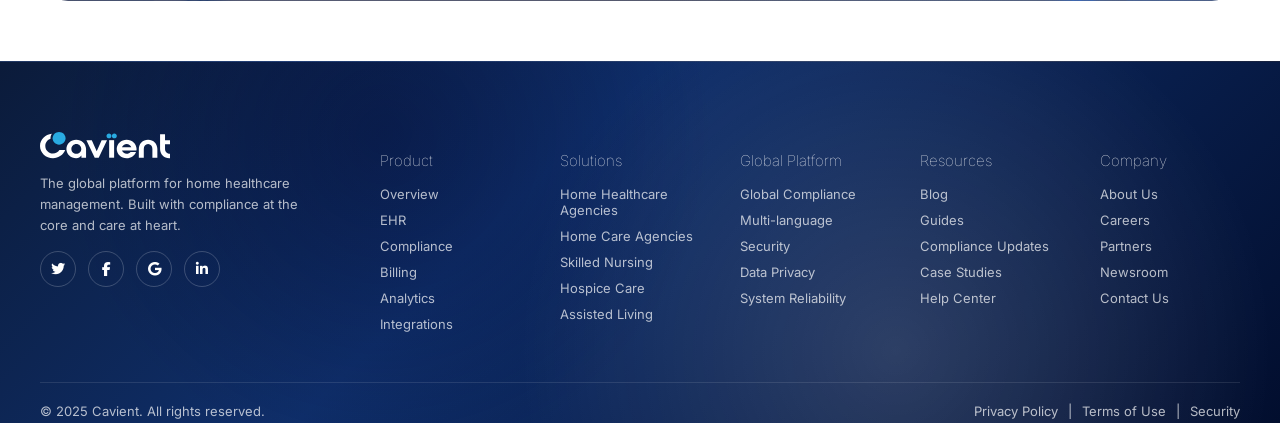
==== commit 9eeadd14: "Updated navbar responsiveness" ====
--- a/index.html
+++ b/index.html
@@ -156,7 +156,7 @@
       <div class="container mobile-menu__panel">
         <div class="mobile-menu__links" role="navigation" aria-label="Mobile navigation">
           <div class="mobile-dd" data-mobile-dd-group="product">
-            <button type="button" class="mobile-dd__trigger" data-mobile-dd-trigger="product" aria-expanded="false">Product</button>
+            <button type="button" class="mobile-dd__trigger" data-mobile-dd-trigger="product" aria-expanded="false">Platform</button>
             <div class="mobile-dd__menu" data-mobile-dd-menu="product" hidden>
               <a class="mobile-dd__item" href="#platform"><i class="fa-solid fa-diagram-project" aria-hidden="true"></i><span style="margin-left:10px;">Platform</span></a>
               <a class="mobile-dd__item" href="#platform"><i class="fa-solid fa-heart-pulse" aria-hidden="true"></i><span style="margin-left:10px;">Care Coordination</span></a>
@@ -185,31 +185,15 @@
 
           <div class="mobile-dd" data-mobile-dd-group="ai-intelligence">
             <button type="button" class="mobile-dd__trigger" data-mobile-dd-trigger="ai-intelligence" aria-expanded="false">AI Intelligence</button>
-            <div class="mobile-dd__menu" data-mobile-dd-menu="ai-intelligence" hidden>
-              <a class="mobile-dd__item" href="#ai-intelligence"><i class="fa-solid fa-microchip" aria-hidden="true"></i><span style="margin-left:10px;">Predictive Insights</span></a>
-              <a class="mobile-dd__item" href="#ai-intelligence"><i class="fa-solid fa-clipboard-check" aria-hidden="true"></i><span style="margin-left:10px;">Clinical Workflow Assist</span></a>
-              <a class="mobile-dd__item" href="#ai-intelligence"><i class="fa-solid fa-shield-halved" aria-hidden="true"></i><span style="margin-left:10px;">Compliance Monitoring</span></a>
-              <a class="mobile-dd__item" href="#ai-intelligence"><i class="fa-solid fa-chart-simple" aria-hidden="true"></i><span style="margin-left:10px;">Performance Analytics</span></a>
-            </div>
+            
           </div>
 
           <div class="mobile-dd" data-mobile-dd-group="industries">
             <button type="button" class="mobile-dd__trigger" data-mobile-dd-trigger="industries" aria-expanded="false">Industries</button>
-            <div class="mobile-dd__menu" data-mobile-dd-menu="industries" hidden>
-              <a class="mobile-dd__item" href="#industries"><i class="fa-solid fa-house-chimney" aria-hidden="true"></i><span style="margin-left:10px;">Home Healthcare</span></a>
-              <a class="mobile-dd__item" href="#industries"><i class="fa-solid fa-building-columns" aria-hidden="true"></i><span style="margin-left:10px;">Care Agencies</span></a>
-              <a class="mobile-dd__item" href="#industries"><i class="fa-solid fa-stethoscope" aria-hidden="true"></i><span style="margin-left:10px;">Clinics & Providers</span></a>
-              <a class="mobile-dd__item" href="#industries"><i class="fa-solid fa-users" aria-hidden="true"></i><span style="margin-left:10px;">Senior Living</span></a>
-            </div>
-          </div>
-
-          <div class="mobile-dd" data-mobile-dd-group="platform">
-            <button type="button" class="mobile-dd__trigger" data-mobile-dd-trigger="global-platform" aria-expanded="false">Global Platform</button>
-            <div class="mobile-dd__menu" data-mobile-dd-menu="global-platform" hidden>
-              <a class="mobile-dd__item" href="#platform"><i class="fa-solid fa-network-wired" aria-hidden="true"></i><span style="margin-left:10px;">Platform</span></a>
-              <a class="mobile-dd__item" href="#platform"><i class="fa-solid fa-compass-drafting" aria-hidden="true"></i><span style="margin-left:10px;">See all features →</span></a>
-            </div>
-          </div>
+            
+          </div>
+
+         
 
 
           <div class="mobile-dd" data-mobile-dd-group="resources">
@@ -450,7 +434,7 @@
   <p class="service-card__desc">
     Support aging in place with wellness <br>
 tracking, family communication, and <br>
-more
+more.
   </p>
 
 </article>
--- a/css/style.css
+++ b/css/style.css
@@ -675,7 +675,7 @@
   border-radius:var(--radius-xl);
   height: 210px;
   
-  padding:20px;
+  padding:10px;
   box-shadow:var(--shadow-sm);
   position:relative;
   overflow:hidden;
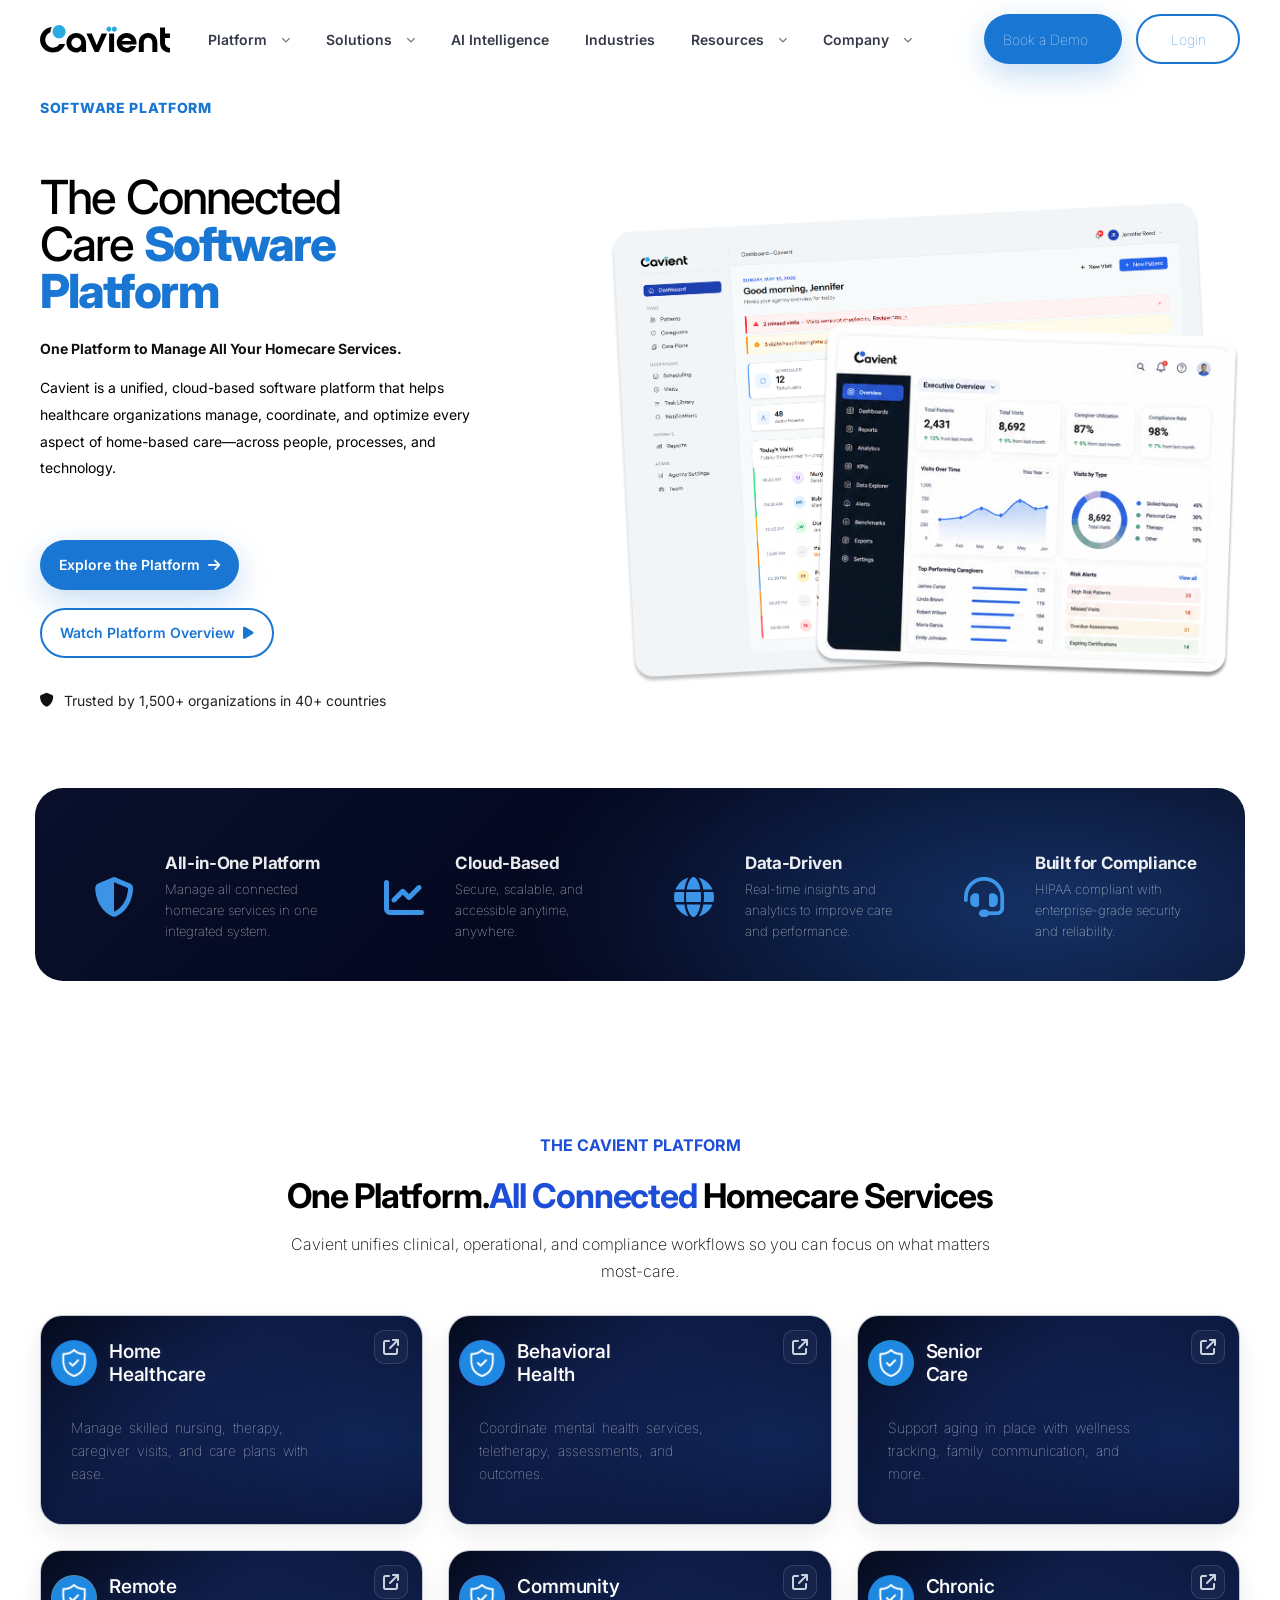
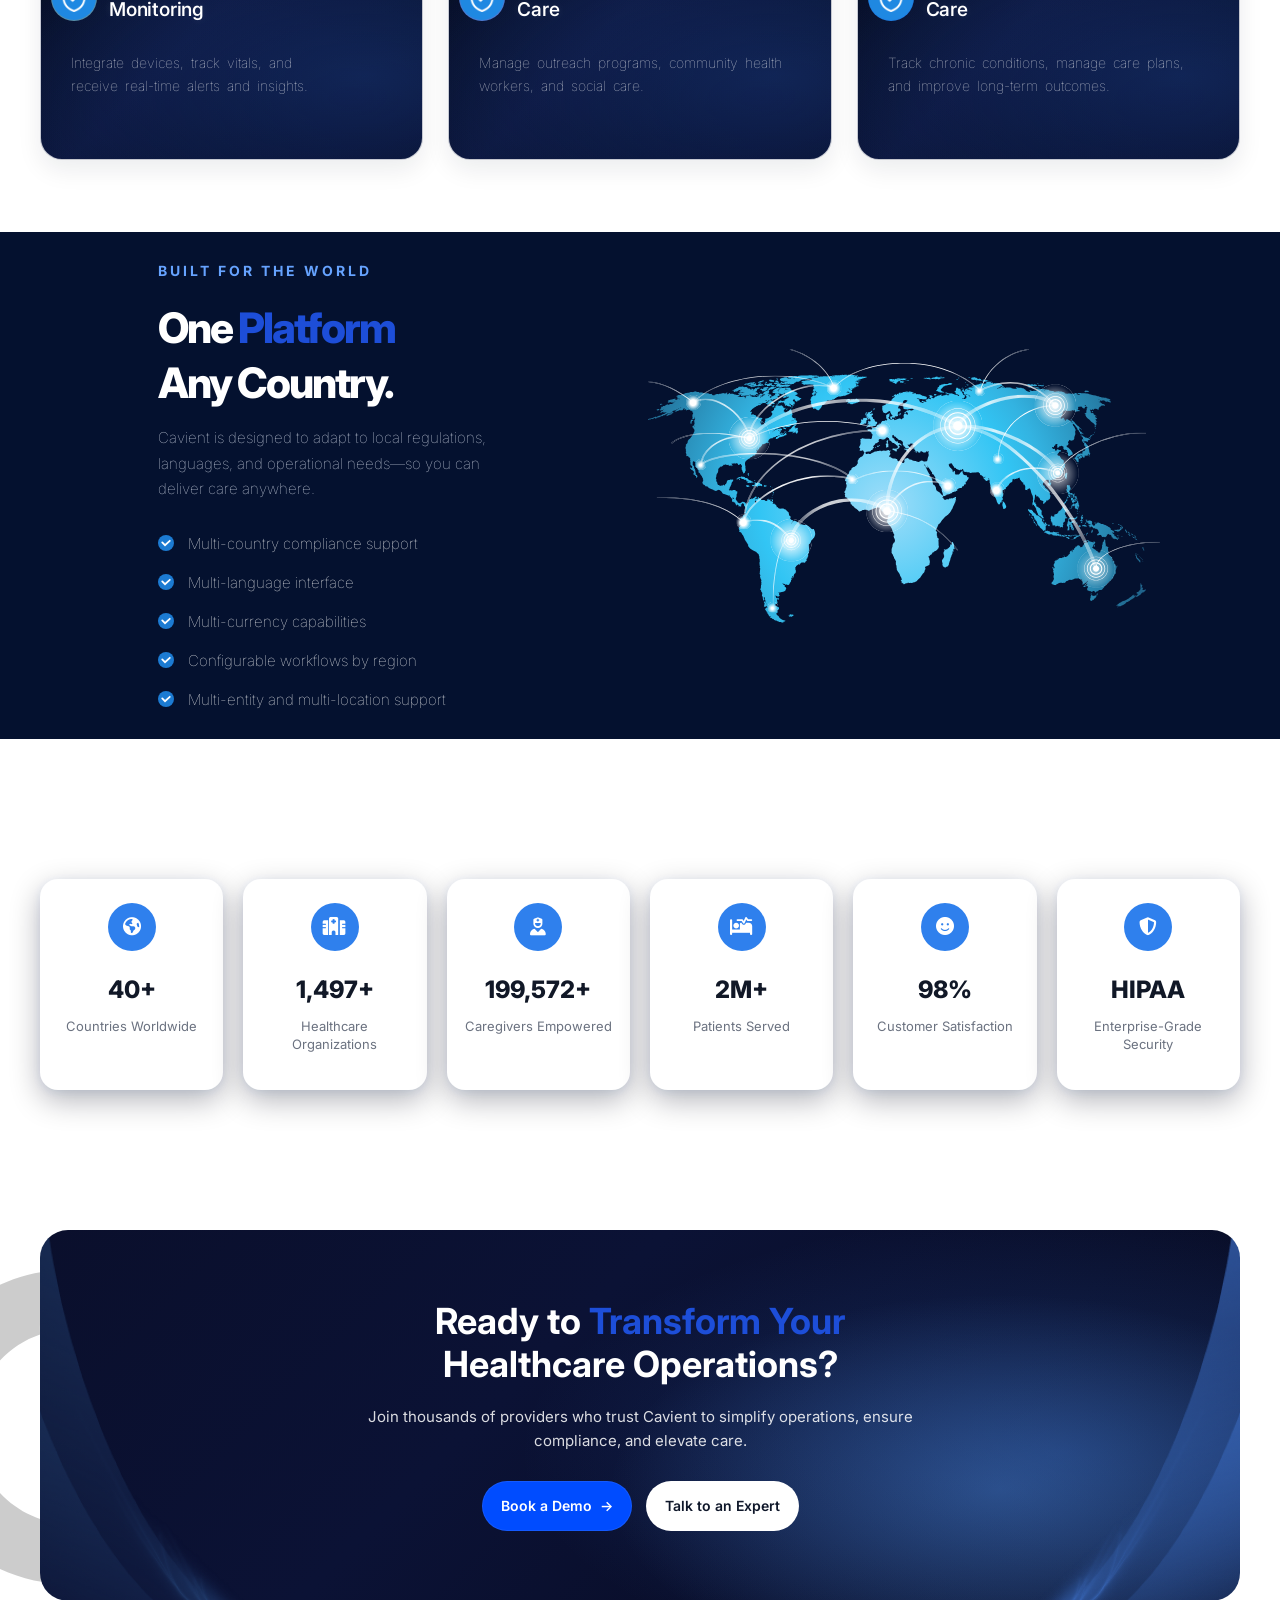
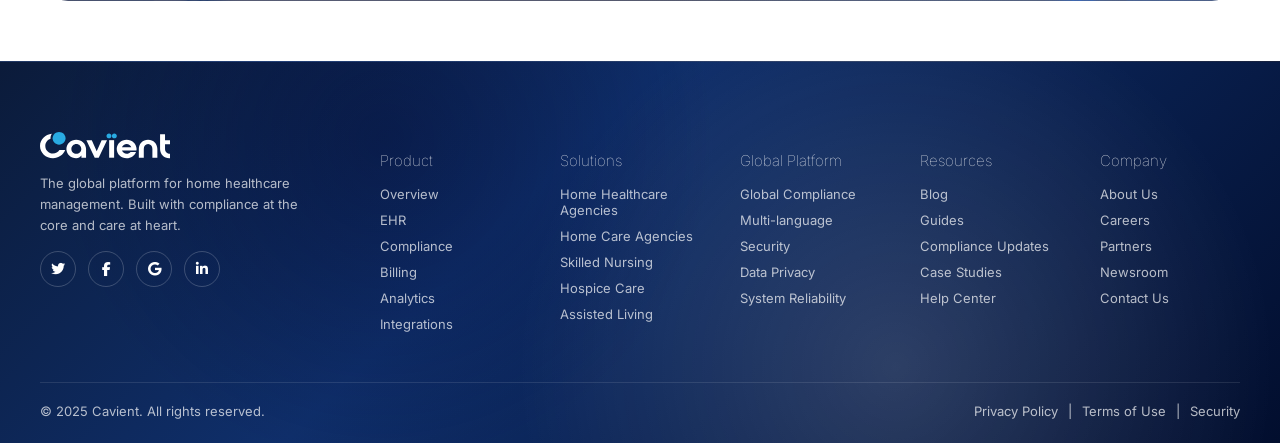
==== commit 5bf8ae4d: "Updated navbar responsiveness" ====
--- a/index.html
+++ b/index.html
@@ -575,48 +575,59 @@
 </section>
 
     <!-- STATS (Dark blue) -->
-    <section class="stats">
+<section class="stats">
   <div class="container stats__grid">
 
     <div class="stat-card">
-      <div class="stat-icon"><i class="fa-solid fa-shield"></i></div>
+      <div class="stat-icon">
+        <i class="fa-solid fa-earth-americas"></i>
+      </div>
       <h3 data-counter="workflows">40+</h3>
       <p>Countries Worldwide</p>
     </div>
 
     <div class="stat-card">
-      <div class="stat-icon"><i class="fa-solid fa-shield"></i></div>
+      <div class="stat-icon">
+        <i class="fa-solid fa-hospital"></i>
+      </div>
       <h3 data-counter="orgs">1,500+</h3>
       <p>Healthcare Organizations</p>
     </div>
 
     <div class="stat-card">
-      <div class="stat-icon"><i class="fa-solid fa-shield"></i></div>
+      <div class="stat-icon">
+        <i class="fa-solid fa-user-nurse"></i>
+      </div>
       <h3 data-counter="employees">200,000+</h3>
       <p>Caregivers Empowered</p>
     </div>
 
     <div class="stat-card">
-      <div class="stat-icon"><i class="fa-solid fa-shield"></i></div>
+      <div class="stat-icon">
+        <i class="fa-solid fa-bed-pulse"></i>
+      </div>
       <h3 data-counter="patients">2M+</h3>
       <p>Patients Served</p>
     </div>
 
     <div class="stat-card">
-      <div class="stat-icon"><i class="fa-solid fa-shield"></i></div>
+      <div class="stat-icon">
+        <i class="fa-solid fa-face-smile"></i>
+      </div>
       <h3 data-counter="engagement">98%</h3>
       <p>Customer Satisfaction</p>
     </div>
 
     <div class="stat-card">
-      <div class="stat-icon"><i class="fa-solid fa-shield"></i></div>
+      <div class="stat-icon">
+        <i class="fa-solid fa-shield-halved"></i>
+      </div>
       <h3>HIPAA</h3>
       <p>Enterprise-Grade Security</p>
     </div>
 
   </div>
 </section>
-
     <!-- TESTIMONIALS -->
     
     <!-- CTA -->
--- a/css/style.css
+++ b/css/style.css
@@ -463,15 +463,14 @@
   position:absolute;
   border-radius:28px;
   overflow:hidden;
-  background:#fff;
-  box-shadow:
-    0 30px 60px rgba(0,0,0,.15);
+  background:transparent;
+  
 }
 
 .hero__image img{
   width:100%;
   height:100%;
-  object-fit:cover;
+  object-fit:contain;
   display:block;
 }
 
@@ -1093,7 +1092,7 @@
     ),
     linear-gradient(135deg, #0b1b3a 0%, #0f2f6b 40%, #020e2e 100%);
   color:white;
-  padding:70px 0 4px;
+  padding:70px 0 24px;
   border-top:1px solid rgba(255,255,255,0.08);
 }
 
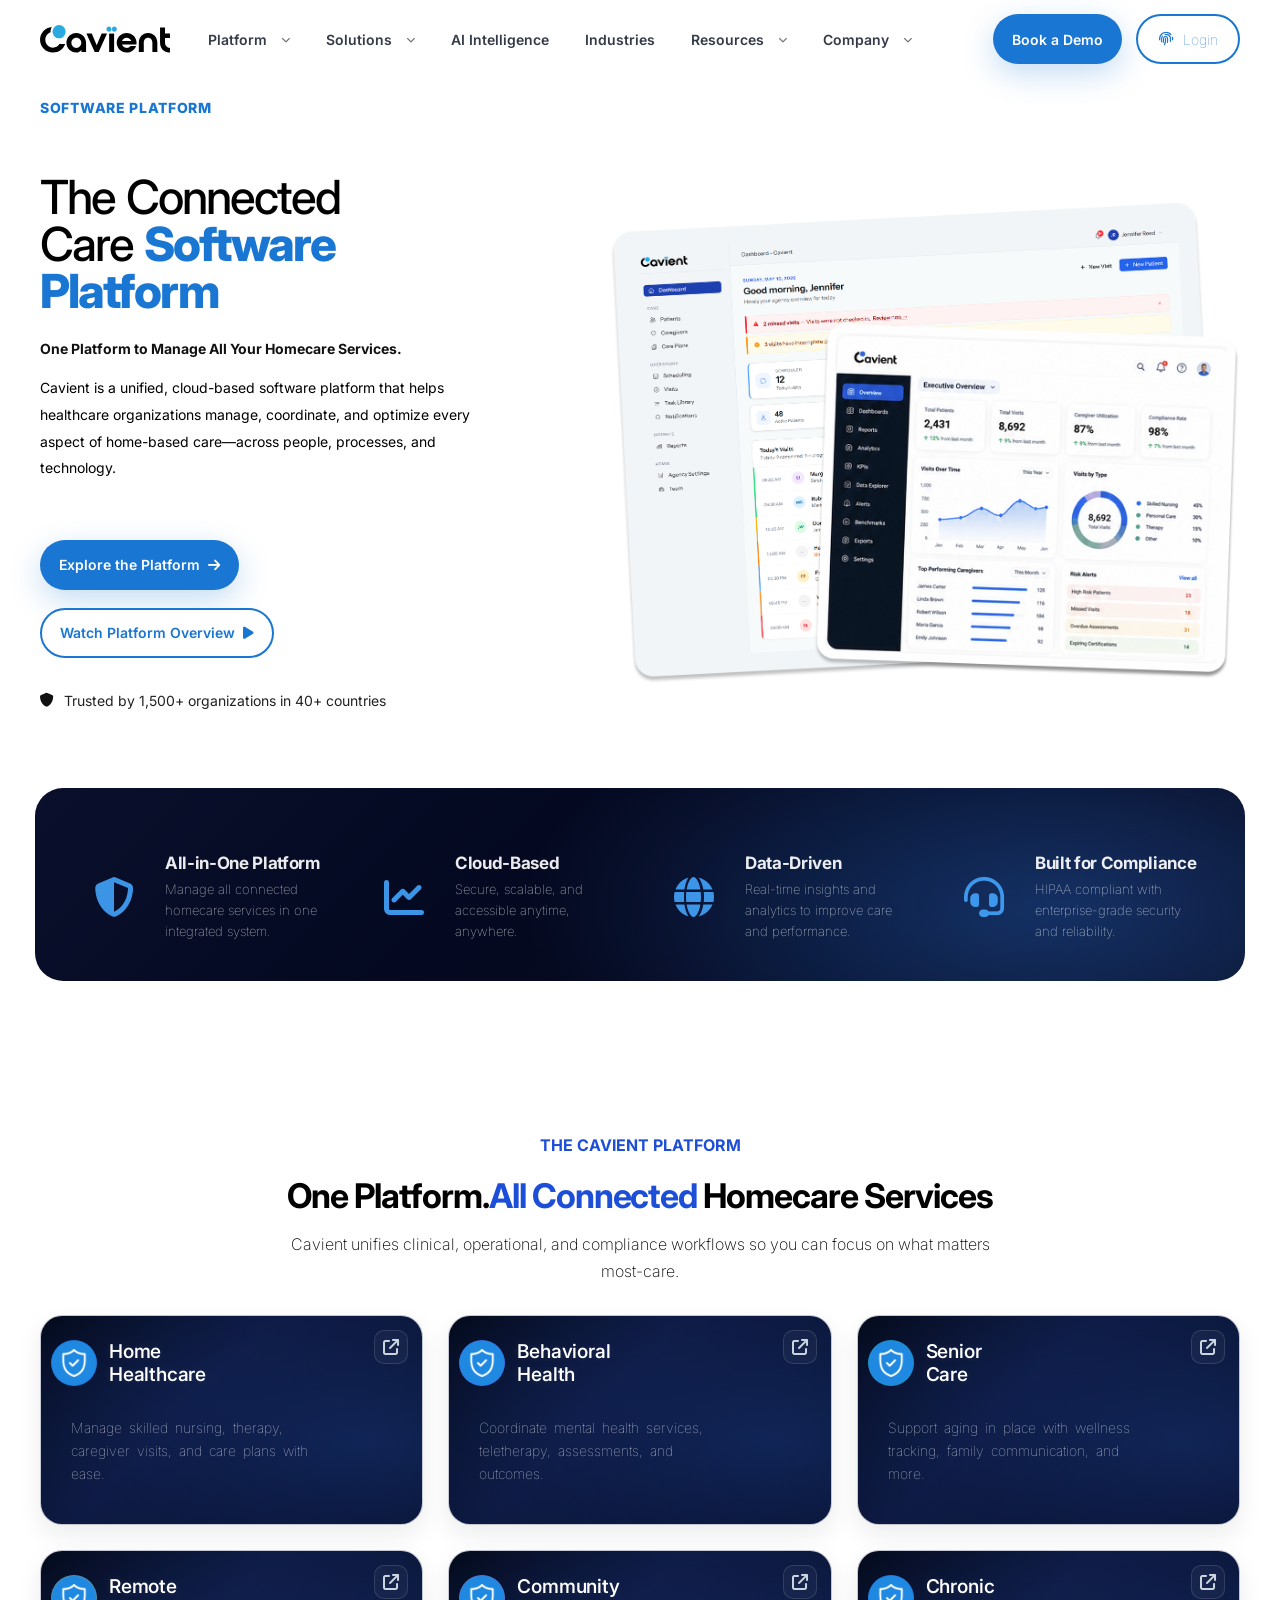
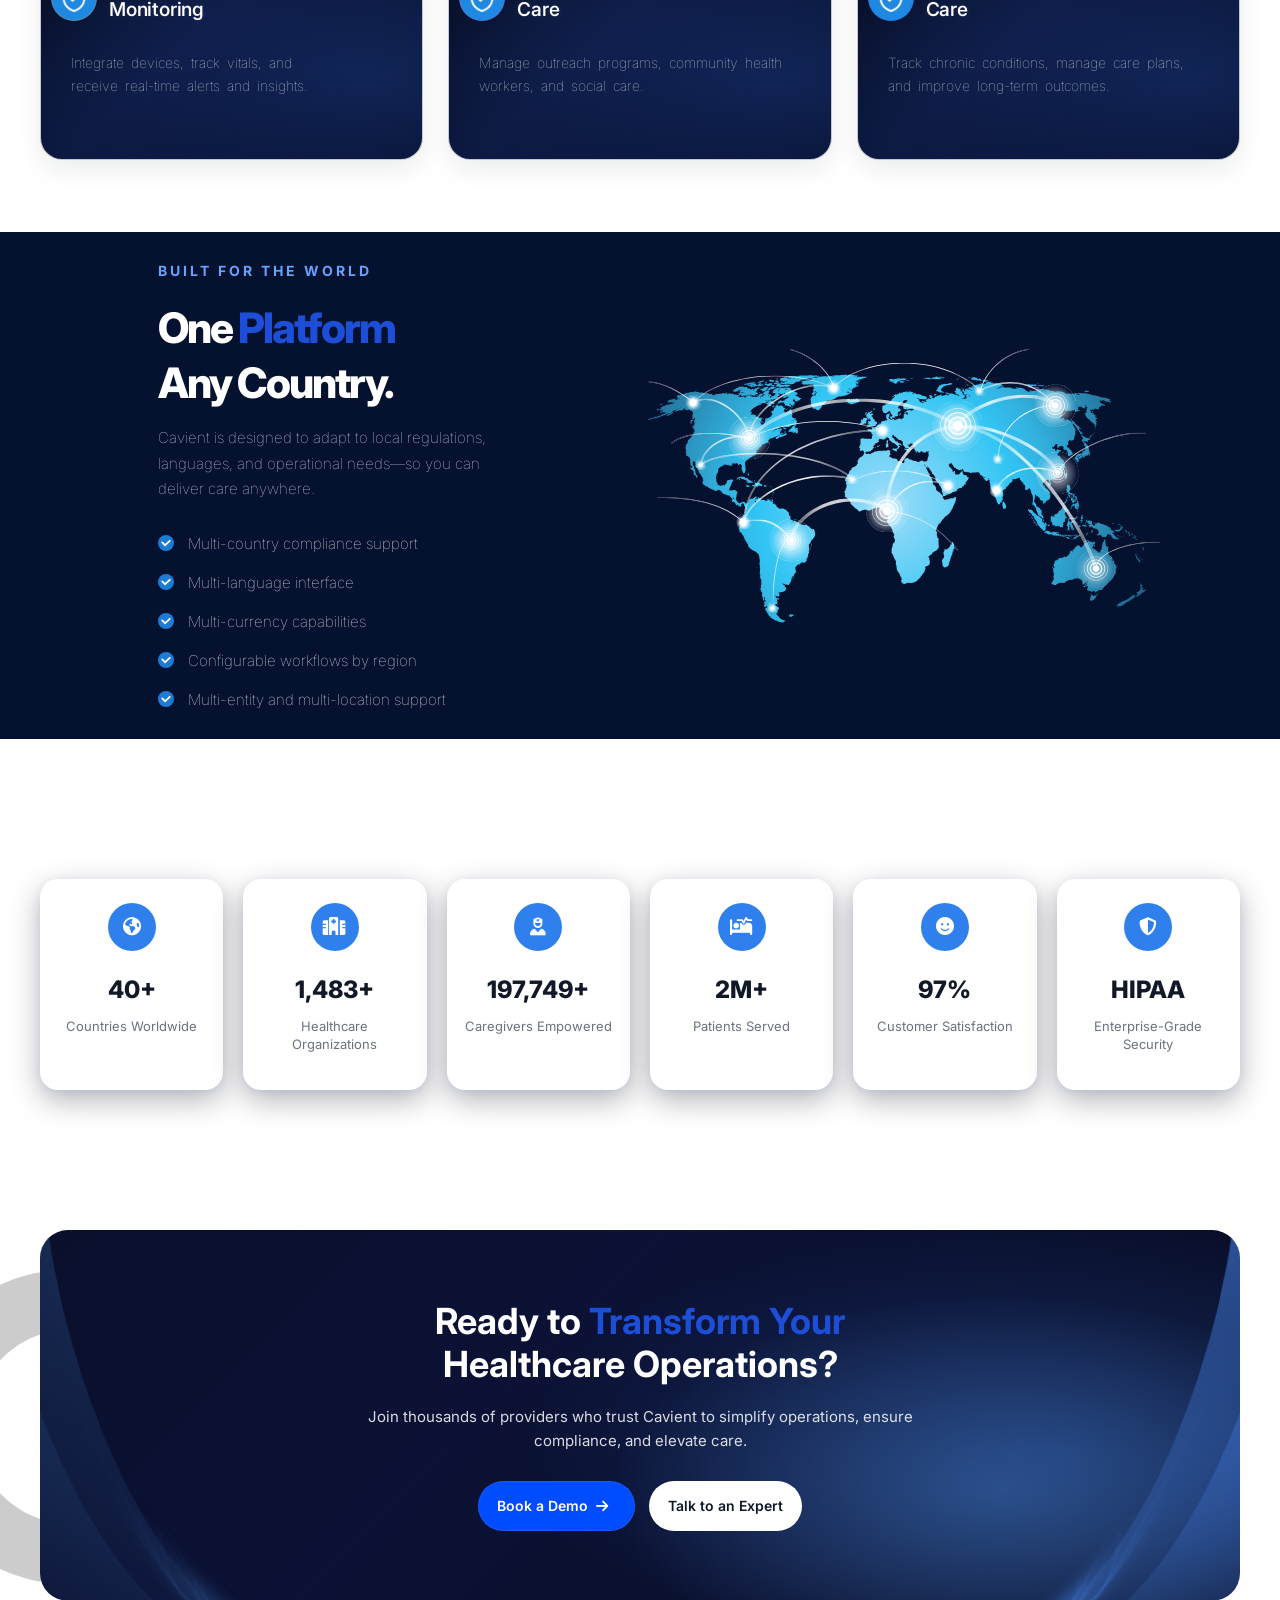
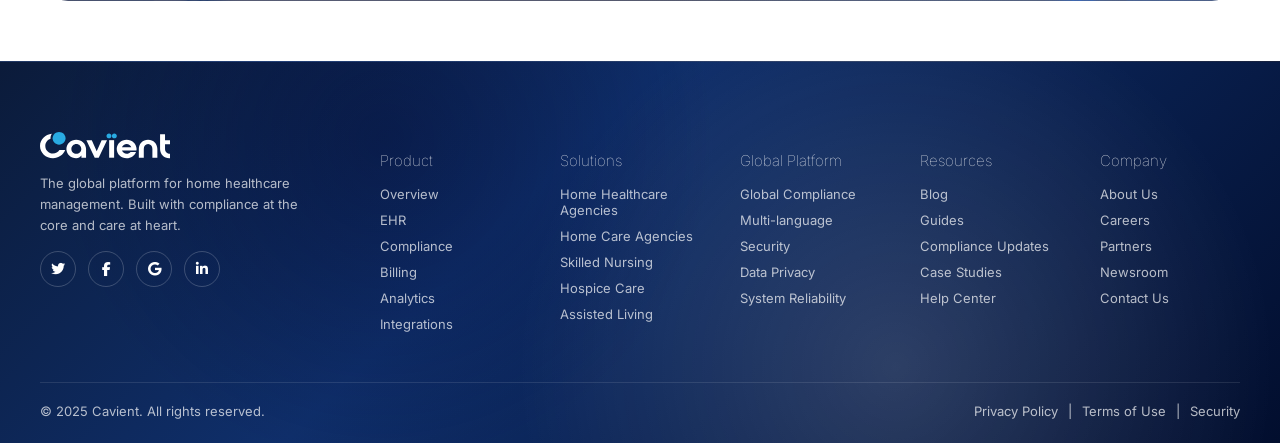
==== commit 9a2185a4: "Updated navbar responsiveness" ====
--- a/index.html
+++ b/index.html
@@ -138,10 +138,14 @@
           <span class="btn__demo">Book a Demo</span>
         </a>
         <a href="login.html" class="btn btn--outline" data-underline>
-          <span class="btn__login" style="display:flex;
-  align-items:center;
-  justify-content:center;">Login</span>
-        </a>
+  <span class="btn__login" style="display:flex; align-items:center; justify-content:center; gap:10px;">
+    
+    <!-- Fingerprint Icon -->
+    <i class="fa-solid fa-fingerprint"></i>
+
+    Login
+  </span>
+</a>
 
         <button class="hamburger" type="button" aria-label="Open menu" data-hamburger>
           <span class="hamburger__bar"></span>
@@ -647,8 +651,10 @@
 
     <div class="cta-buttons">
       <a href="#" class="btn btn-dark">
-        Book a Demo <span>→</span>
-      </a>
+  Book a Demo 
+  <i class="fa-solid fa-arrow-right"></i>
+  <span></span>
+</a>
 
       <a href="#" class="btn btn-light">
         Talk to an Expert
--- a/css/style.css
+++ b/css/style.css
@@ -69,10 +69,12 @@
 /*Login Button and Demo Button*/
 
 .btn__demo{
-  width: 100px;
-  font-weight: 100;
-}
-
+  display:flex;
+  align-items:center;
+  justify-content:center;
+  width:100%;
+  text-align:center;
+}
 .btn__login{
   width: 5vw;
   font-weight: 100;
